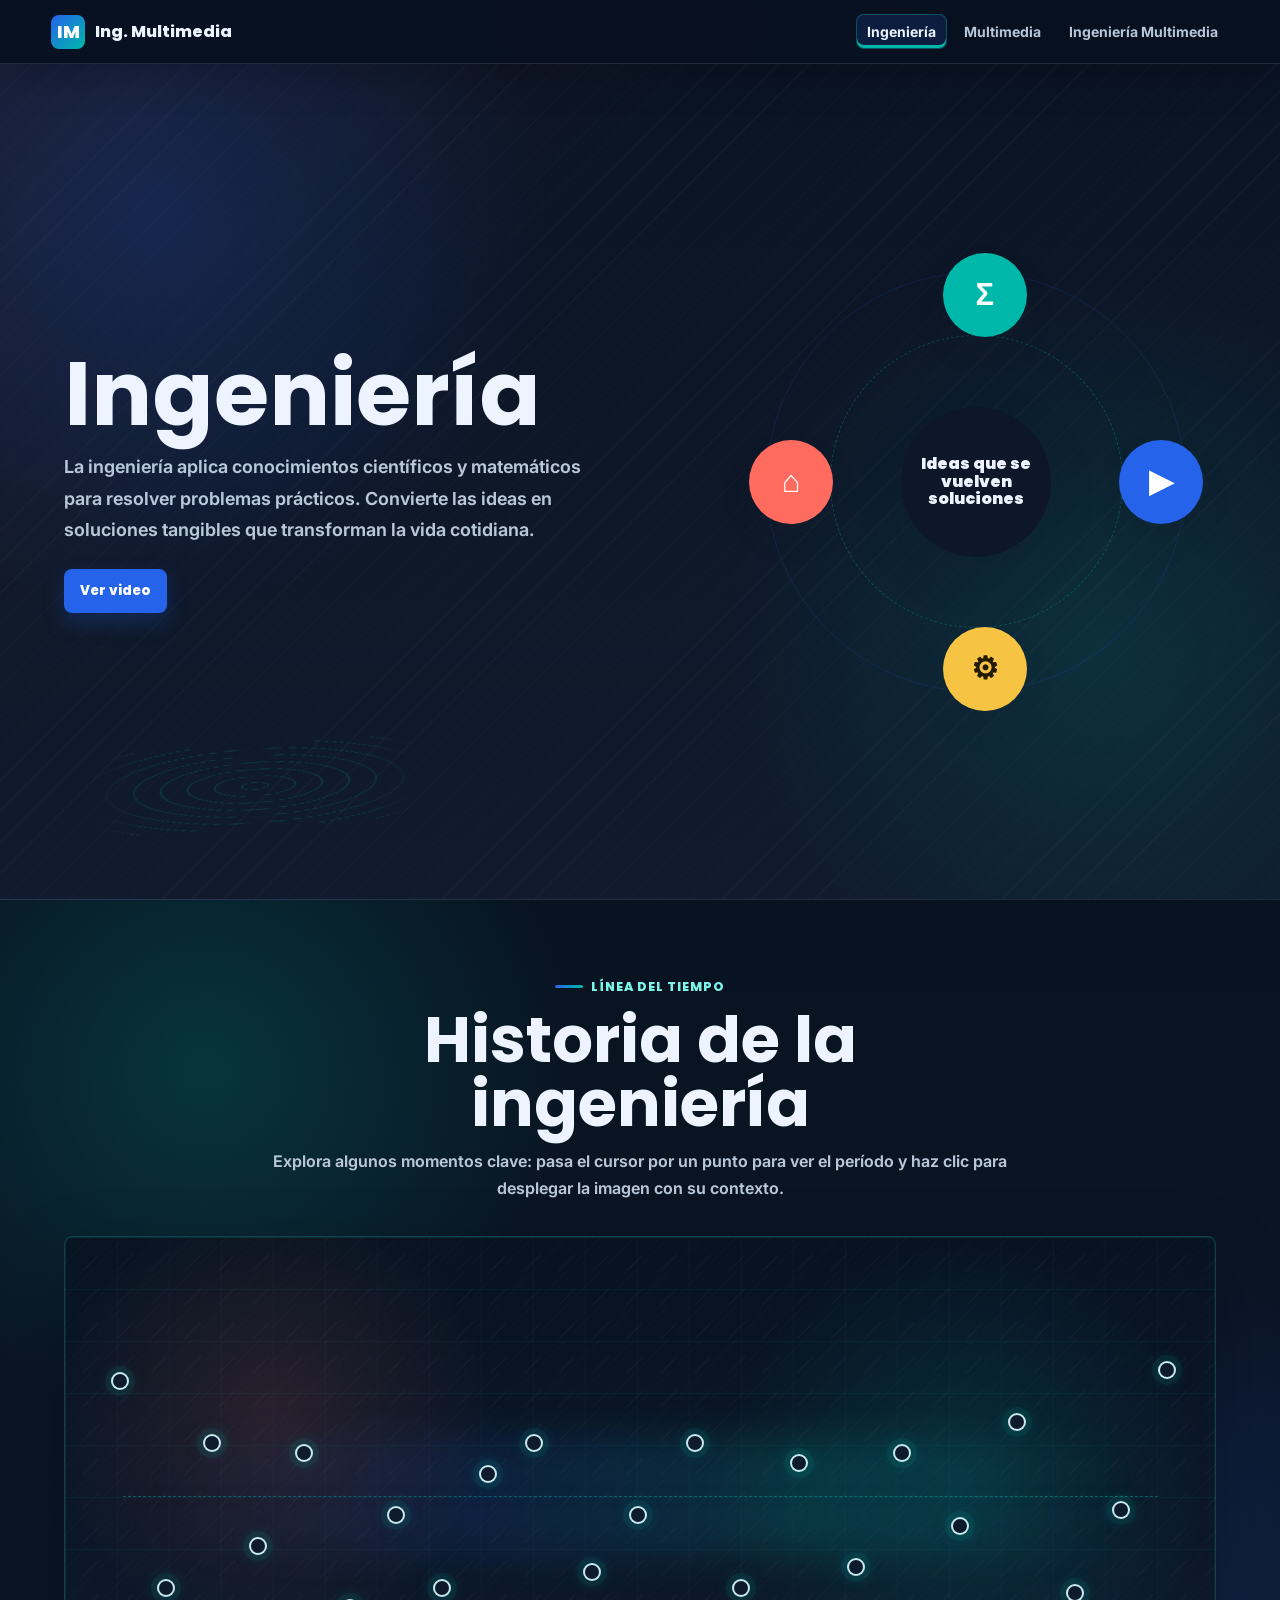
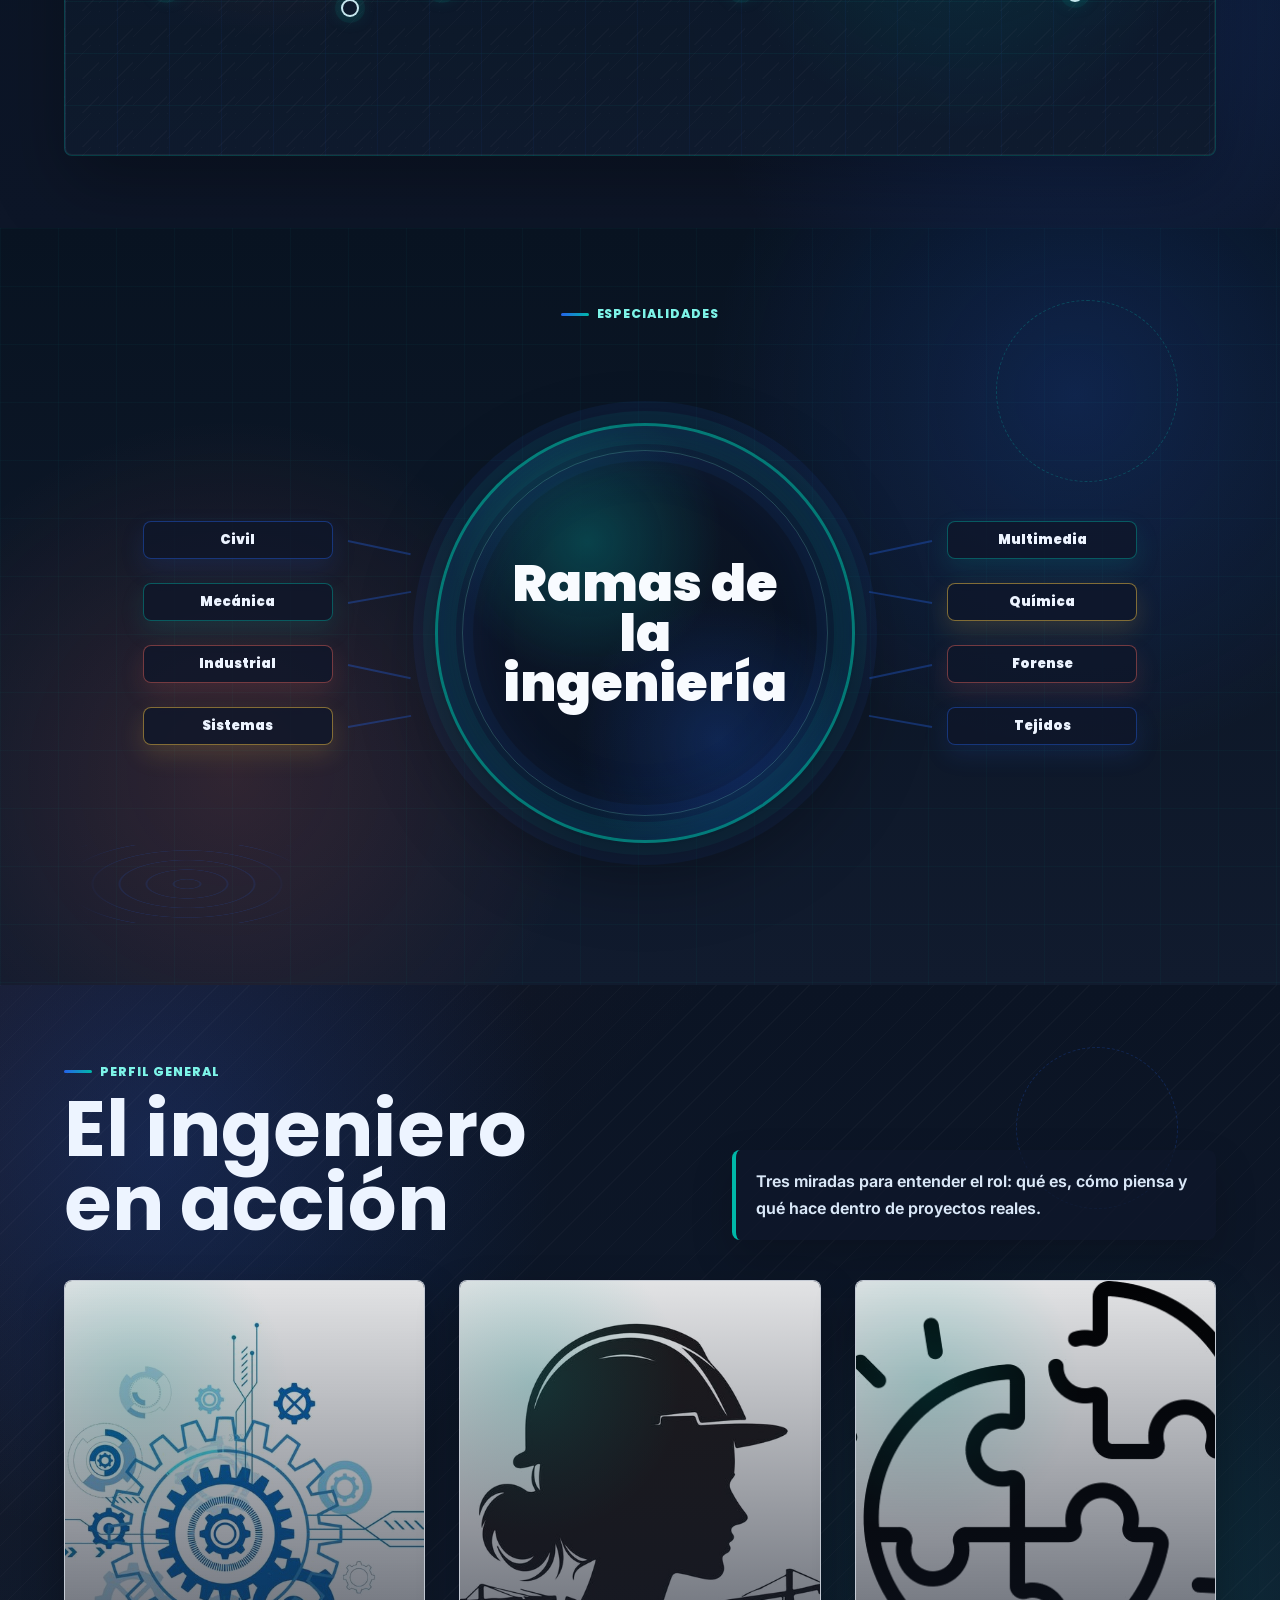
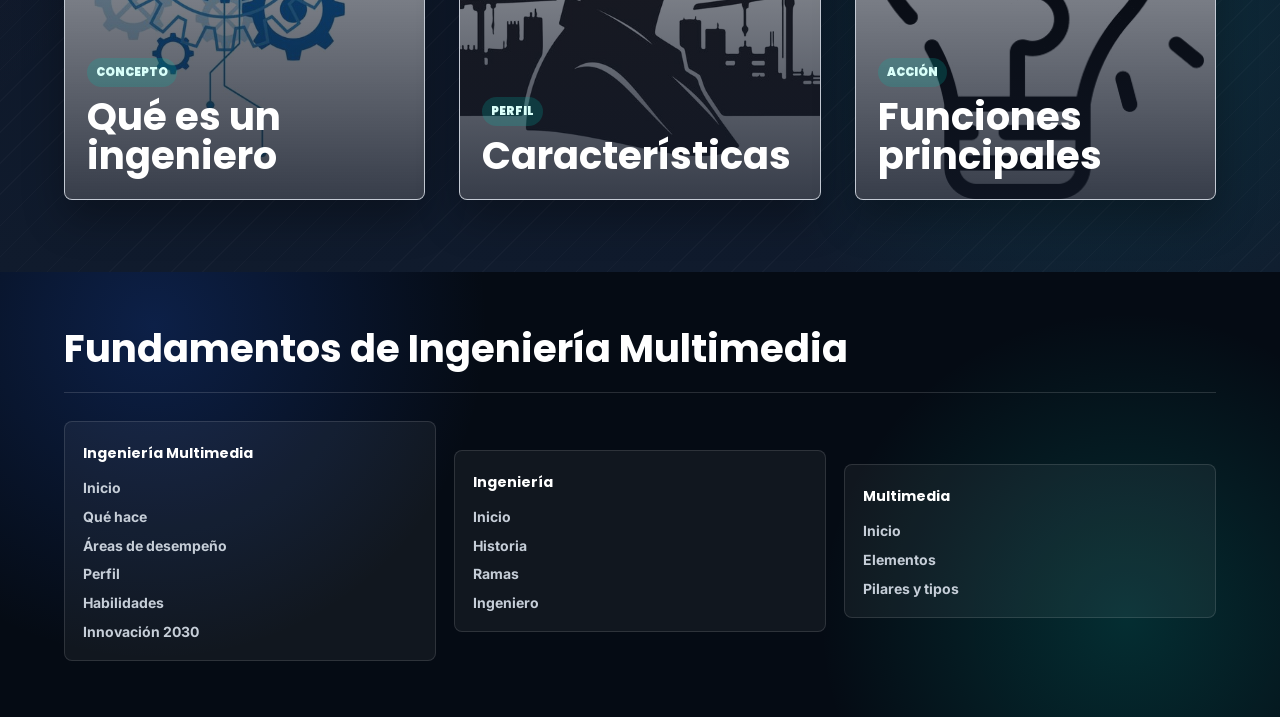
==== ingenieria.html @ fda16e6a "Personalizar orbes de portada" ====
﻿<!doctype html>
<html lang="es">
<head>
  <meta charset="utf-8">
  <meta name="viewport" content="width=device-width, initial-scale=1">
  <title>Ingeniería</title>
  <!-- Fuentes principales del sitio: Poppins para títulos e Inter para lectura. -->
  <link rel="preconnect" href="https://fonts.googleapis.com">
  <link rel="preconnect" href="https://fonts.gstatic.com" crossorigin>
  <link href="https://fonts.googleapis.com/css2?family=Inter:wght@400;500;600;700;800&family=Poppins:wght@600;700;800;900&display=swap" rel="stylesheet">
  <link rel="stylesheet" href="css/styles.css">
</head>
<body data-page="ingenieria">
  <!-- Encabezado fijo: cambia de archivo según la pestaña elegida. -->
  <header class="topbar">
    <a href="index.html" class="brand" aria-label="Inicio">
      <span class="brand-mark">IM</span>
      <span>Ing. Multimedia</span>
    </a>
    <nav aria-label="Secciones principales">
      <a href="ingenieria.html" class="active">Ingeniería</a>
      <a href="multimedia.html">Multimedia</a>
      <a href="index.html">Ingeniería Multimedia</a>
    </nav>
  </header>

  <main id="inicio">
    <!-- Ingeniería: primera vista de la pestaña, sin etiqueta superior. -->
    <section class="engineering-section single-topic-page" id="ingenieria">
      <div class="engineering-shell">
        <div class="engineering-hero-grid">
          <div class="engineering-heading">
            <h1>Ingeniería</h1>
            <p>
              La ingeniería aplica conocimientos científicos y matemáticos para
              resolver problemas prácticos. Convierte las ideas en soluciones
              tangibles que transforman la vida cotidiana.
            </p>
            <div class="hero-actions">
              <button class="button" type="button" id="openVideo">Ver video</button>
            </div>
          </div>

          <div class="engineering-stage" aria-label="Ingeniería en movimiento">
            <div class="engineering-media-orbit">
              <button class="eng-orb play" type="button" id="openVideoOrbit" aria-label="Ver video de ingeniería"><span>▶</span></button>
              <div class="eng-orb math" title="Cálculo y ciencia"><span>Σ</span></div>
              <div class="eng-orb build" title="Mecanismos y sistemas"><span>⚙</span></div>
              <div class="eng-orb plan" title="Estructuras e infraestructura"><span>⌂</span></div>
            </div>
            <div class="engineering-center-chip"><span>Ideas que se vuelven soluciones</span></div>
          </div>
        </div>
      </div>
    </section>

    <!-- Historia de la ingeniería: puntos cronológicos flotantes de izquierda a derecha. -->
    <section class="engineering-history-section" id="historia-ingenieria">
      <div class="history-heading">
        <span class="section-kicker">Línea del tiempo</span>
        <h2>Historia de la ingeniería</h2>
        <p>
          Explora algunos momentos clave: pasa el cursor por un punto para ver el
          período y haz clic para desplegar la imagen con su contexto.
        </p>
      </div>

      <div class="history-field" aria-label="Línea del tiempo interactiva de la ingeniería">
        <button class="history-point p1" type="button" data-year="2,5 millones a.C." data-title="Paleolítico" data-image="assets/img/ingenieria/PALEOLITICO.jpg" data-text="Herramientas de piedra tallada, control del fuego y refugios primitivos: ingeniería basada en experiencia y adaptación al entorno."><span>2,5 millones a.C.</span></button>
        <button class="history-point p2" type="button" data-year="10.000 a.C." data-title="Revolución neolítica" data-image="assets/img/ingenieria/neolitico.jpg" data-text="La agricultura, la domesticación animal y los canales de irrigación primitivos impulsan la ingeniería hidráulica básica."><span>10.000 a.C.</span></button>
        <button class="history-point p3" type="button" data-year="3.000 a.C." data-title="Mesopotamia" data-image="assets/img/ingenieria/mesopotamia.jpg" data-text="Primer urbanismo planificado: rueda, zigurats y uso del ladrillo cocido para construir ciudades organizadas."><span>3.000 a.C.</span></button>
        <button class="history-point p4" type="button" data-year="2.700 a.C." data-title="Egipto" data-image="assets/img/ingenieria/egipto.jpg" data-text="Organización técnica monumental con pirámides, medición geométrica y transporte masivo de materiales."><span>2.700 a.C.</span></button>
        <button class="history-point p5" type="button" data-year="800 a.C." data-title="Grecia" data-image="assets/img/ingenieria/grecia.jpg" data-text="Se fusionan ingeniería y ciencia con geometría, principios de Arquímedes y bases de física aplicada."><span>800 a.C.</span></button>
        <button class="history-point p6" type="button" data-year="500 a.C." data-title="Imperio romano" data-image="assets/img/ingenieria/imperio-romano.jpg" data-text="Ingeniería práctica a gran escala: acueductos, puentes, calzadas, concreto romano e infraestructura urbana."><span>500 a.C.</span></button>
        <button class="history-point p7" type="button" data-year="500 - 1400" data-title="Edad Media" data-image="assets/img/ingenieria/edad-media.jpg" data-text="Castillos, molinos de agua y viento e ingeniería militar; aparece el término relacionado con ingenium."><span>500 - 1400</span></button>
        <button class="history-point p8" type="button" data-year="1400 - 1600" data-title="Renacimiento" data-image="assets/img/ingenieria/renacimiento.jpg" data-text="Inicio de la ingeniería científica moderna, integrando arte, ciencia y técnica en estudios mecánicos."><span>1400 - 1600</span></button>
        <button class="history-point p9" type="button" data-year="1747" data-title="Ingeniero civil" data-image="assets/img/ingenieria/ingeniero-civil.jpg" data-text="La ingeniería se consolida como profesión moderna y se diferencia del campo militar."><span>1747</span></button>
        <button class="history-point p10" type="button" data-year="1760 - 1840" data-title="Primera revolución industrial" data-image="assets/img/ingenieria/1er-revolucion-indistrial.jpg" data-text="Máquina de vapor, fábricas mecanizadas y ferrocarriles impulsan la ingeniería mecánica moderna."><span>1760 - 1840</span></button>
        <button class="history-point p11" type="button" data-year="1861" data-title="Fundación del MIT" data-image="assets/img/ingenieria/fundacion-del-MIT.jpg" data-text="La formación en ingeniería entra plenamente al ámbito universitario científico y aplicado."><span>1861</span></button>
        <button class="history-point p12" type="button" data-year="1870 - 1914" data-title="Segunda revolución industrial" data-image="assets/img/ingenieria/2da-revolucion-industrial.jpg" data-text="Acero, electricidad, motor de combustión, teléfono, automóvil y avión abren nuevas ramas de la ingeniería."><span>1870 - 1914</span></button>
        <button class="history-point p13" type="button" data-year="Final siglo XIX" data-title="Ingeniería moderna" data-image="assets/img/ingenieria/final-siglo-XIX.jpg" data-text="Los principios científicos se aplican sistemáticamente y aparecen especializaciones profesionales."><span>Final siglo XIX</span></button>
        <button class="history-point p14" type="button" data-year="1915 - 1940" data-title="Ingeniería científica y de sistemas" data-image="assets/img/ingenieria/Ing-cientifica-y-de-sistemas.jpg" data-text="Control de calidad, teoría del muestreo e ingeniería de métodos fortalecen la industria moderna."><span>1915 - 1940</span></button>
        <button class="history-point p15" type="button" data-year="1945" data-title="Energía nuclear" data-image="assets/img/ingenieria/energia-nuclear.jpg" data-text="La energía atómica transforma el panorama energético, tecnológico y ético del mundo."><span>1945</span></button>
        <button class="history-point p16" type="button" data-year="1948" data-title="Cibernética" data-image="assets/img/ingenieria/cibernetica.jpg" data-text="Norbert Wiener impulsa sistemas de control y comunicación, base de automatización e inteligencia artificial."><span>1948</span></button>
        <button class="history-point p17" type="button" data-year="1950 - 1960" data-title="Era de la computación" data-image="assets/img/ingenieria/era-de-la-computacion.jpg" data-text="Computadores, modelos matemáticos, PERT-CPM, programación lineal y simulación cambian la ingeniería."><span>1950 - 1960</span></button>
        <button class="history-point p18" type="button" data-year="1957 - 1969" data-title="Carrera espacial" data-image="assets/img/ingenieria/carrera-espacial.jpg" data-text="Satélites, materiales avanzados, electrónica miniaturizada y sistemas de navegación aceleran la innovación."><span>1957 - 1969</span></button>
        <button class="history-point p19" type="button" data-year="1960 - 1970" data-title="Robótica e informática" data-image="assets/img/ingenieria/robotica-e-informatica.jpg" data-text="Automatización industrial, desarrollo informático y avances globales inician la era digital moderna."><span>1960 - 1970</span></button>
        <button class="history-point p20" type="button" data-year="1970 - 1990" data-title="Globalización y telecomunicaciones" data-image="assets/img/ingenieria/globalizacion-y-tlcomunicaciones.jpg" data-text="Telemática, empresas transnacionales y miniaturización electrónica conectan la ingeniería con la economía global."><span>1970 - 1990</span></button>
        <button class="history-point p21" type="button" data-year="1990 - 2000" data-title="Internet" data-image="assets/img/ingenieria/internet.jpg" data-text="El acceso global a la información y la comunicación instantánea transforman la sociedad."><span>1990 - 2000</span></button>
        <button class="history-point p22" type="button" data-year="Siglo XXI" data-title="Ingeniería digital" data-image="assets/img/ingenieria/ingenieria-digital.jpg" data-text="Realidad virtual, simulación digital y modelos interactivos transforman el trabajo, el consumo y la creación."><span>Siglo XXI</span></button>

        <article class="history-detail" id="historyDetail" aria-live="polite">
          <button class="history-close" type="button" aria-label="Cerrar información">X</button>
          <img src="assets/img/ingenieria/PALEOLITICO.jpg" alt="Paleolítico">
          <div>
            <span class="mini-label">2,5 millones a.C.</span>
            <h3>Paleolítico</h3>
            <p>Herramientas de piedra tallada, control del fuego y refugios primitivos: ingeniería basada en experiencia y adaptación al entorno.</p>
          </div>
        </article>
      </div>
    </section>

    <!-- Ramas de la ingeniería: botones conectados a un círculo central. -->
    <section class="engineering-branches-section" id="ramas-ingenieria">
      <div class="branches-heading">
        <span class="section-kicker">Especialidades</span>
      </div>

      <div class="branches-board" aria-label="Ramas interactivas de la ingeniería">
        <div class="branches-side branches-left">
          <button class="branch-button" type="button" data-title="Ingeniería Civil" data-text="Se enfoca en la planificación, diseño y construcción de infraestructuras como puentes, carreteras y edificios.">Civil</button>
          <button class="branch-button" type="button" data-title="Ingeniería Mecánica" data-text="Centrada en el diseño y fabricación de sistemas mecánicos como motores, vehículos y maquinaria industrial.">Mecánica</button>
          <button class="branch-button" type="button" data-title="Ingeniería Industrial" data-text="Optimiza procesos, recursos humanos y materiales para que empresas y fábricas produzcan mejor, con menos errores y menor costo.">Industrial</button>
          <button class="branch-button" type="button" data-title="Ingeniería de Sistemas" data-text="Crea, programa y administra sistemas complejos y redes que sostienen el mundo digital e internet.">Sistemas</button>
        </div>

        <div class="branches-center" id="branchCenter" aria-live="polite">
          <div class="branches-center-inner">
            <h3></h3>
            <p>Ramas de la ingeniería</p>
          </div>
        </div>

        <div class="branches-side branches-right">
          <button class="branch-button" type="button" data-title="Ingeniería Multimedia" data-text="Integra creatividad, diseño y tecnología para crear contenido digital interactivo y experiencias multimedia.">Multimedia</button>
          <button class="branch-button" type="button" data-title="Ingeniería Química" data-text="Usa química, física y biología para transformar materias primas en combustibles, medicamentos, alimentos procesados y plásticos.">Química</button>
          <button class="branch-button" type="button" data-title="Ingeniería Forense" data-text="Investiga fallas en estructuras, máquinas o accidentes aplicando leyes físicas, análisis de materiales e ingeniería inversa.">Forense</button>
          <button class="branch-button" type="button" data-title="Ingeniería de Tejidos" data-text="Busca fabricar tejidos y piezas del cuerpo humano usando células vivas y andamios biológicos para medicina regenerativa.">Tejidos</button>
        </div>
      </div>
    </section>

    <!-- Qué es un ingeniero: tres tarjetas que giran para revelar el texto. -->
    <section class="engineer-cards-section" id="que-es-un-ingeniero">
      <div class="engineer-cards-heading">
        <div>
          <span class="section-kicker">Perfil general</span>
          <h2>El ingeniero<br>en acción</h2>
        </div>
        <p>
          Tres miradas para entender el rol: qué es, cómo piensa y qué hace
          dentro de proyectos reales.
        </p>
      </div>

      <div class="engineer-card-grid">
        <article class="engineer-flip-card" tabindex="0">
          <div class="engineer-flip-inner">
            <div class="engineer-card-face engineer-card-front">
              <img src="assets/img/ingenieria/que-es-un-ingeniero.jpg" alt="Qué es un ingeniero">
              <div class="engineer-front-copy">
                <span>Concepto</span>
                <h3>Qué es un ingeniero</h3>
              </div>
            </div>
            <div class="engineer-card-face engineer-card-back">
              <h3>Qué es un ingeniero</h3>
              <p>Un ingeniero es un profesional que encuentra soluciones a problemas reales aplicando ciencia y matemática para crear o mejorar sistemas, estructuras y máquinas.</p>
            </div>
          </div>
        </article>

        <article class="engineer-flip-card" tabindex="0">
          <div class="engineer-flip-inner">
            <div class="engineer-card-face engineer-card-front">
              <img src="assets/img/ingenieria/perfil-de-un-ingeniero.jpg" alt="Características del ingeniero">
              <div class="engineer-front-copy">
                <span>Perfil</span>
                <h3>Características</h3>
              </div>
            </div>
            <div class="engineer-card-face engineer-card-back">
              <h3>Características</h3>
              <p>Destaca por mentalidad analítica, ingenio, pensamiento crítico, resiliencia al fallo, ética y responsabilidad frente al impacto de sus decisiones.</p>
            </div>
          </div>
        </article>

        <article class="engineer-flip-card" tabindex="0">
          <div class="engineer-flip-inner">
            <div class="engineer-card-face engineer-card-front">
              <img src="assets/img/ingenieria/funciones-de-un-ingeniero.jpg" alt="Funciones principales del ingeniero">
              <div class="engineer-front-copy">
                <span>Acción</span>
                <h3>Funciones principales</h3>
              </div>
            </div>
            <div class="engineer-card-face engineer-card-back">
              <h3>Funciones principales</h3>
              <p>Resuelve problemas, optimiza procesos, modela y simula soluciones, gestiona proyectos, investiga nuevas tecnologías y mejora sistemas existentes.</p>
            </div>
          </div>
        </article>
      </div>
    </section>
  </main>

  <!-- Pie de página global: mantiene disponible el mapa completo del sitio. -->
  <footer class="site-footer">
    <div class="footer-brand">
      <strong>Fundamentos de Ingeniería Multimedia</strong>
    </div>

    <nav class="footer-menu" aria-label="Menú general del sitio">
      <section class="footer-group">
        <h3><a href="index.html">Ingeniería Multimedia</a></h3>
        <ul>
          <li><a href="index.html#ing-multimedia">Inicio</a></li>
          <li><a href="index.html#que-hace-ing-multimedia">Qué hace</a></li>
          <li><a href="index.html#areas-desempeno">Áreas de desempeño</a></li>
          <li><a href="index.html#perfil-ing-multimedia">Perfil</a></li>
          <li><a href="index.html#habilidades-competencias">Habilidades</a></li>
          <li><a href="index.html#innovacion-2030">Innovación 2030</a></li>
        </ul>
      </section>

      <section class="footer-group">
        <h3><a href="ingenieria.html">Ingeniería</a></h3>
        <ul>
          <li><a href="ingenieria.html#ingenieria">Inicio</a></li>
          <li><a href="ingenieria.html#historia-ingenieria">Historia</a></li>
          <li><a href="ingenieria.html#ramas-ingenieria">Ramas</a></li>
          <li><a href="ingenieria.html#que-es-un-ingeniero">Ingeniero</a></li>
        </ul>
      </section>

      <section class="footer-group">
        <h3><a href="multimedia.html">Multimedia</a></h3>
        <ul>
          <li><a href="multimedia.html#multimedia">Inicio</a></li>
          <li><a href="multimedia.html#elementos-multimedia">Elementos</a></li>
          <li><a href="multimedia.html#pilares-tipos">Pilares y tipos</a></li>
        </ul>
      </section>
    </nav>
  </footer>

  <!-- Modal específico para reproducir el video de ingeniería. -->
  <div class="modal" id="videoModal" aria-hidden="true">
    <article class="modal-card video-modal-card" role="dialog" aria-modal="true" aria-labelledby="videoTitle">
      <div class="modal-content">
        <button class="close" type="button" id="closeVideo" aria-label="Cerrar">X</button>
        <h2 id="videoTitle">Video de ingeniería</h2>
      </div>
      <video id="introVideo" controls>
        <source src="assets/video/ingenieria/Que-es-la-ingenieria.mp4" type="video/mp4">
        Tu navegador no puede reproducir este video.
      </video>
    </article>
  </div>

  <!-- En esta página solo aparece el botón Anterior, sin accesos a test o herramientas. -->
  <button class="float-action previous-action" type="button" id="backTop" data-fallback="index.html" aria-label="Volver a la pestaña anterior"><span>&uarr;</span><small>Anterior</small></button>
  <script src="js/main.js"></script>
</body>
</html>
---- css/styles.css ----
﻿/* Variables generales: colores, sombras y valores reutilizables del sitio. */
:root {
      --bg: #f6f8fb;
      --ink: #17202a;
      --muted: #5f6b7a;
      --line: #dde3ec;
      --blue: #2563eb;
      --teal: #00b8a9;
      --coral: #ff6b5f;
      --gold: #f6c343;
      --dark: #111827;
      --panel: #ffffff;
      --soft-blue: #eef5ff;
      --soft-teal: #e8fbf8;
      --soft-coral: #fff0ee;
      --shadow: 0 18px 50px rgba(17, 24, 39, 0.13);
    }

    /* Ajuste global para que paddings y bordes no rompan el ancho de los elementos. */
    * {
      box-sizing: border-box;
    }

    html {
      scroll-behavior: smooth;
    }

    body {
      margin: 0;
      font-family: "Inter", "Segoe UI", Arial, sans-serif;
      color: var(--ink);
      background: var(--bg);
      cursor: default;
    }

    h1,
    h2,
    h3,
    .brand,
    .button {
      font-family: "Poppins", "Segoe UI", Arial, sans-serif;
    }

    a {
      color: inherit;
      text-decoration: none;
    }

    /* Cursor del sitio.
       La mano solo debe aparecer en controles reales: enlaces, botones,
       formularios y elementos marcados como interactivos. El resto conserva
       el cursor normal para que no parezca clicable por accidente. */
    a,
    button,
    label,
    input,
    select,
    textarea,
    summary,
    [role="button"] {
      cursor: pointer;
    }

    p,
    h1,
    h2,
    h3,
    li,
    .media-element-card,
    .pillar-list li,
    .type-card,
    .footer-brand {
      cursor: default;
    }

    /* Evita marcas de foco al hacer clic con mouse, pero conserva una senal
       visible cuando alguien navega con teclado. */
    :focus:not(:focus-visible) {
      outline: none;
    }

    :focus-visible {
      outline: 3px solid rgba(37, 99, 235, 0.45);
      outline-offset: 4px;
    }

    /* Encabezado fijo con logo y menu principal. */
    .topbar {
      position: sticky;
      top: 0;
      z-index: 10;
      display: flex;
      align-items: center;
      justify-content: space-between;
      gap: 20px;
      padding: 14px clamp(18px, 4vw, 56px);
      background: rgba(255, 255, 255, 0.92);
      border-bottom: 1px solid var(--line);
      backdrop-filter: blur(12px);
    }

    .topbar,
    nav,
    .hero-actions,
    .inline-actions {
      min-width: 0;
    }

    .brand {
      display: flex;
      align-items: center;
      gap: 10px;
      font-weight: 800;
    }

    .brand-mark {
      width: 34px;
      height: 34px;
      display: grid;
      place-items: center;
      border-radius: 8px;
      background: linear-gradient(135deg, var(--blue), var(--teal));
      color: white;
      font-size: 18px;
    }

    /* Menu de navegacion. La clase active marca la seccion actual. */
    nav {
      display: flex;
      align-items: center;
      gap: 6px;
      flex-wrap: wrap;
      justify-content: flex-end;
    }

    nav a {
      padding: 8px 10px;
      border-radius: 8px;
      color: var(--muted);
      font-size: 14px;
      font-weight: 700;
      border: 1px solid transparent;
      text-align: center;
    }

    nav a:hover,
    nav a.active {
      color: var(--blue);
      background: var(--soft-blue);
      border-color: #c7d8ff;
      box-shadow: inset 0 -3px 0 var(--blue);
    }

    /* Portada principal: texto a la izquierda y animacion circular a la derecha. */
    .home-layout {
      min-height: calc(100vh - 64px);
      display: grid;
      align-items: center;
      padding: 54px clamp(18px, 5vw, 72px) 36px;
      background:
        linear-gradient(115deg, rgba(37, 99, 235, 0.12), transparent 42%),
        linear-gradient(35deg, rgba(0, 184, 169, 0.08), transparent 36%),
        linear-gradient(180deg, #ffffff, var(--soft-blue));
      border-bottom: 1px solid var(--line);
    }

    /* Rejilla de portada. En escritorio usa dos columnas; en movil pasa a una. */
    .intro-grid {
      display: grid;
      grid-template-columns: minmax(0, 0.98fr) minmax(320px, 0.92fr);
      align-items: center;
      gap: clamp(18px, 3vw, 42px);
      width: 100%;
    }

    /* Acerca el bloque textual al orbe sin perder la lectura alineada a la izquierda. */
    .intro-text {
      justify-self: end;
      max-width: 720px;
    }

    .intro-text h1 {
      margin: 0 0 16px;
      max-width: 680px;
      font-size: clamp(2.3rem, 7vw, 5.8rem);
      line-height: 0.98;
      letter-spacing: 0;
    }

    .intro-text p {
      max-width: 640px;
      color: var(--muted);
      font-size: 1.12rem;
      line-height: 1.7;
    }

    .hero {
      min-height: calc(100vh - 64px);
      display: grid;
      grid-template-columns: minmax(0, 1.08fr) minmax(300px, 0.92fr);
      gap: 34px;
      align-items: center;
      padding: 54px clamp(18px, 5vw, 72px) 36px;
      background:
        linear-gradient(115deg, rgba(37, 99, 235, 0.12), transparent 42%),
        linear-gradient(35deg, rgba(0, 184, 169, 0.08), transparent 36%),
        linear-gradient(180deg, #ffffff, var(--soft-blue));
    }

    .hero h1 {
      margin: 0 0 16px;
      max-width: 780px;
      font-size: clamp(2.3rem, 7vw, 5.8rem);
      line-height: 0.98;
      letter-spacing: 0;
    }

    .hero p {
      max-width: 680px;
      color: var(--muted);
      font-size: 1.12rem;
      line-height: 1.7;
    }

    .hero-actions,
    .inline-actions {
      display: flex;
      gap: 12px;
      flex-wrap: wrap;
      margin-top: 24px;
    }

    /* Botones generales del sitio. La variante secondary invierte color/fondo. */
    .button {
      border: 0;
      border-radius: 8px;
      padding: 12px 16px;
      font-weight: 800;
      cursor: pointer;
      background: var(--blue);
      color: white;
      box-shadow: 0 10px 22px rgba(37, 99, 235, 0.22);
      text-align: center;
    }

    .button.secondary {
      background: #ffffff;
      color: var(--blue);
      border: 1px solid #c7d8ff;
      box-shadow: none;
    }

    /* Animacion circular de multimedia en movimiento. */
    .stage {
      min-height: 420px;
      position: relative;
      display: grid;
      place-items: center;
    }

    .media-orbit {
      width: min(420px, 82vw);
      aspect-ratio: 1;
      position: relative;
      border: 1px solid rgba(35, 102, 209, 0.18);
      border-radius: 50%;
      animation: turn 22s linear infinite;
    }

    .media-orbit::before {
      content: "";
      position: absolute;
      inset: 15%;
      border: 1px dashed rgba(2, 168, 150, 0.35);
      border-radius: 50%;
    }

    .center-chip {
      position: absolute;
      width: 150px;
      height: 150px;
      padding: 18px;
      display: grid;
      place-items: center;
      border-radius: 50%;
      background: var(--panel);
      box-shadow: var(--shadow);
      text-align: center;
      font-weight: 900;
      line-height: 1.12;
      animation: float 4s ease-in-out infinite;
    }

    .orb {
      position: absolute;
      width: 84px;
      height: 84px;
      border: 0;
      display: grid;
      place-items: center;
      border-radius: 50%;
      color: white;
      font-weight: 900;
      box-shadow: 0 16px 28px rgba(23, 32, 42, 0.16);
      animation: counter 22s linear infinite;
      cursor: pointer;
    }

    .orb span {
      font-size: 34px;
      line-height: 1;
    }

    .orb.audio { top: -20px; left: 42%; background: var(--coral); }
    .orb.video { right: -18px; top: 40%; background: var(--blue); }
    .orb.design { bottom: -20px; left: 42%; background: var(--teal); }
    .orb.code { left: -18px; top: 40%; background: var(--gold); color: #231b00; }

    .orb:hover {
      filter: brightness(1.05);
      transform: scale(1.04);
    }

    /* Espaciado general de cada seccion de contenido. */
    section {
      padding: 72px clamp(18px, 5vw, 72px);
    }

    /* Seccion de Ingenieria.
       Esta es la primera pantalla de la pestana, por eso no lleva etiqueta.
       El diseno funciona como portada: titulo grande, video protagonista y
       piezas flotantes que sugieren ciencia, calculo, diseno y solucion. */
    .engineering-section {
      position: relative;
      overflow: hidden;
      min-height: calc(100vh - 64px);
      display: grid;
      align-items: center;
      background:
        linear-gradient(125deg, rgba(37, 99, 235, 0.12), transparent 44%),
        radial-gradient(circle at 82% 58%, rgba(0, 184, 169, 0.13), transparent 31%),
        repeating-linear-gradient(135deg, rgba(37, 99, 235, 0.045) 0 8px, transparent 8px 22px),
        linear-gradient(180deg, #ffffff, #eef5ff);
      background-size: auto, auto, auto, auto;
      border-bottom: 1px solid var(--line);
    }

    .engineering-section::before {
      content: none;
    }

    .engineering-section::after {
      content: "";
      position: absolute;
      left: 7%;
      bottom: 72px;
      width: min(330px, 54vw);
      height: 82px;
      background:
        repeating-radial-gradient(ellipse at center, transparent 0 12px, rgba(0, 184, 169, 0.28) 13px 14px, transparent 15px 27px);
      mask-image: linear-gradient(90deg, transparent, #000 18%, #000 82%, transparent);
      transform: rotate(-4deg);
      opacity: 0.62;
      pointer-events: none;
      animation: engineeringPulse 5s ease-in-out infinite;
    }

    .engineering-shell {
      position: relative;
      z-index: 1;
      width: min(1280px, 100%);
      margin: 0 auto;
    }

    .engineering-heading {
      max-width: 620px;
      margin: 0;
      align-self: center;
    }

    .engineering-heading p {
      margin: 0;
      color: var(--muted);
      font-size: 1.12rem;
      line-height: 1.75;
      font-weight: 650;
    }

    .engineering-tags {
      display: flex;
      flex-wrap: wrap;
      gap: 10px;
      margin-top: 24px;
    }

    .engineering-tags span {
      padding: 9px 12px;
      border: 1px solid rgba(37, 99, 235, 0.18);
      border-radius: 999px;
      color: var(--ink);
      font-family: "Poppins", "Segoe UI", Arial, sans-serif;
      font-size: 0.82rem;
      font-weight: 900;
      background: rgba(255, 255, 255, 0.78);
      box-shadow: 0 10px 24px rgba(17, 24, 39, 0.07);
    }

    .engineering-hero-grid {
      display: grid;
      grid-template-columns: minmax(0, 1fr) minmax(320px, 0.88fr);
      gap: clamp(64px, 10vw, 150px);
      align-items: center;
    }

    .engineering-stage {
      position: relative;
      min-height: 420px;
      display: grid;
      place-items: center;
    }

    .engineering-media-orbit {
      position: relative;
      width: min(420px, 82vw);
      aspect-ratio: 1;
      border-radius: 8px;
      border: 1px solid rgba(37, 99, 235, 0.16);
      border-radius: 50%;
      animation: turn 22s linear infinite;
    }

    .engineering-media-orbit::before {
      content: "";
      position: absolute;
      inset: 15%;
      border: 1px dashed rgba(0, 184, 169, 0.32);
      border-radius: 50%;
    }

    .engineering-center-chip {
      position: absolute;
      width: 150px;
      height: 150px;
      padding: 18px;
      display: grid;
      place-items: center;
      border-radius: 50%;
      color: var(--ink);
      text-align: center;
      font-family: "Poppins", "Segoe UI", Arial, sans-serif;
      font-weight: 900;
      line-height: 1.12;
      background: var(--panel);
      box-shadow: var(--shadow);
      animation: float 4s ease-in-out infinite;
    }

    .eng-orb {
      position: absolute;
      width: 84px;
      height: 84px;
      border: 0;
      display: grid;
      place-items: center;
      border-radius: 50%;
      color: white;
      font-weight: 900;
      box-shadow: 0 16px 28px rgba(23, 32, 42, 0.16);
      animation: counter 22s linear infinite;
      cursor: default;
    }

    .eng-orb span {
      font-size: 31px;
      font-family: "Poppins", "Segoe UI", Arial, sans-serif;
      font-weight: 900;
      line-height: 1;
    }

    .eng-orb.play {
      right: -18px;
      top: 40%;
      border: 0;
      background: var(--blue);
      cursor: pointer;
    }

    .eng-orb.math { top: -20px; left: 42%; background: var(--teal); }
    .eng-orb.build { bottom: -20px; left: 42%; background: var(--gold); color: #231b00; }
    .eng-orb.plan { left: -18px; top: 40%; background: var(--coral); }

    .eng-orb:hover {
      filter: brightness(1.05);
      transform: scale(1.04);
    }

    /* Historia de la ingenieria.
       La linea cronologica no es una linea rigida: son puntos flotantes y
       dispersos. Su posicion horizontal mantiene el orden historico desde el
       evento mas antiguo a la izquierda hasta el mas reciente a la derecha. */
    .engineering-history-section {
      position: relative;
      overflow: hidden;
      background:
        radial-gradient(circle at 18% 22%, rgba(37, 99, 235, 0.1), transparent 26%),
        radial-gradient(circle at 78% 70%, rgba(0, 184, 169, 0.1), transparent 28%),
        linear-gradient(180deg, #ffffff, #f7fafc);
    }

    .history-heading {
      max-width: 780px;
      margin: 0 auto 34px;
      text-align: center;
    }

    .history-heading h2 {
      margin: 0 0 12px;
      font-size: clamp(2rem, 5vw, 4.2rem);
      line-height: 1;
    }

    .history-heading p {
      margin: 0;
      color: var(--muted);
      line-height: 1.7;
      font-weight: 650;
    }

    .history-field {
      position: relative;
      min-height: 520px;
      max-width: 1240px;
      margin: 0 auto;
      border: 1px solid rgba(221, 227, 236, 0.86);
      border-radius: 8px;
      background:
        repeating-linear-gradient(135deg, rgba(37, 99, 235, 0.035) 0 8px, transparent 8px 22px),
        radial-gradient(circle at 50% 50%, rgba(0, 184, 169, 0.08), transparent 58%),
        rgba(255, 255, 255, 0.74);
      box-shadow: 0 18px 44px rgba(17, 24, 39, 0.07);
    }

    .history-field::before {
      content: "";
      position: absolute;
      left: 5%;
      right: 5%;
      top: 50%;
      border-top: 1px dashed rgba(37, 99, 235, 0.18);
      pointer-events: none;
    }

    .history-point {
      position: absolute;
      width: 18px;
      height: 18px;
      border: 2px solid var(--ink);
      border-radius: 50%;
      background: white;
      cursor: pointer;
      box-shadow: 0 0 0 7px rgba(255, 255, 255, 0.74);
      animation: historyFloat 4.8s ease-in-out infinite;
      transition: background 160ms ease, border-color 160ms ease, scale 160ms ease;
    }

    .history-point:hover,
    .history-point.active {
      border-color: var(--blue);
      background: var(--blue);
      scale: 1.18;
    }

    .history-point span {
      position: absolute;
      left: 50%;
      bottom: calc(100% + 12px);
      width: max-content;
      max-width: 150px;
      padding: 7px 10px;
      border-radius: 999px;
      color: white;
      background: var(--dark);
      font-family: "Poppins", "Segoe UI", Arial, sans-serif;
      font-size: 0.72rem;
      font-weight: 800;
      opacity: 0;
      pointer-events: none;
      transform: translateX(-50%) translateY(6px);
      transition: opacity 160ms ease, transform 160ms ease;
    }

    .history-point:hover span,
    .history-point.active span {
      opacity: 1;
      transform: translateX(-50%) translateY(0);
    }

    .history-detail {
      position: absolute;
      left: 50%;
      top: 50%;
      z-index: 2;
      width: min(620px, calc(100% - 34px));
      display: grid;
      grid-template-columns: 210px 1fr;
      gap: 18px;
      align-items: center;
      padding: 16px;
      border: 1px solid rgba(0, 184, 169, 0.28);
      border-radius: 8px;
      background:
        radial-gradient(circle at 10% 16%, rgba(0, 184, 169, 0.18), transparent 34%),
        linear-gradient(135deg, #111827, #17202a);
      box-shadow:
        var(--shadow),
        0 0 0 6px rgba(37, 99, 235, 0.09);
      color: white;
      opacity: 0;
      pointer-events: none;
      transform: translate(-50%, -44%);
      transition: opacity 180ms ease, transform 180ms ease;
    }

    .history-detail.open {
      opacity: 1;
      pointer-events: auto;
      transform: translate(-50%, -50%);
    }

    .history-detail img {
      width: 100%;
      aspect-ratio: 4 / 3;
      object-fit: cover;
      border-radius: 8px;
      background: #dbe6f5;
    }

    .history-detail h3 {
      margin: 0 0 8px;
      color: white;
      font-size: 1.5rem;
    }

    .history-detail p {
      margin: 0;
      color: #d8e2ef;
      line-height: 1.6;
      font-weight: 650;
    }

    .history-detail .mini-label {
      color: #d9fff9;
      background: rgba(255, 255, 255, 0.11);
    }

    .history-close {
      position: absolute;
      right: 10px;
      top: 10px;
      width: 34px;
      height: 34px;
      border: 0;
      border-radius: 50%;
      background: #eef3fb;
      cursor: pointer;
      font-weight: 900;
    }

    .p1 { left: 4%; top: 26%; animation-delay: 0s; }
    .p2 { left: 8%; top: 66%; animation-delay: -1.1s; }
    .p3 { left: 12%; top: 38%; animation-delay: -2.2s; }
    .p4 { left: 16%; top: 58%; animation-delay: -0.7s; }
    .p5 { left: 20%; top: 40%; animation-delay: -1.8s; }
    .p6 { left: 24%; top: 70%; animation-delay: -2.9s; }
    .p7 { left: 28%; top: 52%; animation-delay: -0.4s; }
    .p8 { left: 32%; top: 66%; animation-delay: -1.5s; }
    .p9 { left: 36%; top: 44%; animation-delay: -2.6s; }
    .p10 { left: 40%; top: 38%; animation-delay: -0.9s; }
    .p11 { left: 45%; top: 63%; animation-delay: -2s; }
    .p12 { left: 49%; top: 52%; animation-delay: -3.1s; }
    .p13 { left: 54%; top: 38%; animation-delay: -0.5s; }
    .p14 { left: 58%; top: 66%; animation-delay: -1.6s; }
    .p15 { left: 63%; top: 42%; animation-delay: -2.7s; }
    .p16 { left: 68%; top: 62%; animation-delay: -0.8s; }
    .p17 { left: 72%; top: 40%; animation-delay: -1.9s; }
    .p18 { left: 77%; top: 54%; animation-delay: -3s; }
    .p19 { left: 82%; top: 34%; animation-delay: -0.3s; }
    .p20 { left: 87%; top: 67%; animation-delay: -1.4s; }
    .p21 { left: 91%; top: 51%; animation-delay: -2.5s; }
    .p22 { left: 95%; top: 24%; animation-delay: -3.2s; }

    /* Ramas de la ingenieria.
       El circulo central actua como pantalla temporal: muestra el titulo de la
       seccion por defecto y cambia a la definicion de la rama seleccionada. */
    .engineering-branches-section {
      position: relative;
      overflow: hidden;
      background:
        linear-gradient(135deg, rgba(255, 255, 255, 0.62) 25%, transparent 25%) 0 0 / 28px 28px,
        linear-gradient(90deg, rgba(37, 99, 235, 0.055) 1px, transparent 1px) 0 0 / 92px 92px,
        linear-gradient(180deg, rgba(0, 184, 169, 0.045) 1px, transparent 1px) 0 0 / 92px 92px,
        radial-gradient(circle at 50% 44%, rgba(37, 99, 235, 0.16), transparent 34%),
        radial-gradient(circle at 16% 70%, rgba(255, 107, 95, 0.12), transparent 24%),
        radial-gradient(circle at 86% 24%, rgba(246, 195, 67, 0.16), transparent 22%),
        linear-gradient(180deg, #f8fbff, #ffffff);
    }

    .engineering-branches-section::before {
      content: "";
      position: absolute;
      right: 8%;
      top: 72px;
      width: 180px;
      aspect-ratio: 1;
      border: 1px dashed rgba(0, 184, 169, 0.28);
      border-radius: 50%;
      pointer-events: none;
      animation: turn 24s linear infinite;
    }

    .engineering-branches-section::after {
      content: "";
      position: absolute;
      left: 6%;
      bottom: 62px;
      width: 220px;
      height: 78px;
      background:
        repeating-radial-gradient(ellipse at center, transparent 0 12px, rgba(37, 99, 235, 0.22) 13px 14px, transparent 15px 27px);
      mask-image: linear-gradient(90deg, transparent, #000 20%, #000 80%, transparent);
      opacity: 0.55;
      pointer-events: none;
    }

    .branches-heading {
      max-width: 780px;
      margin: 0 auto 18px;
      text-align: center;
    }

    .branches-board {
      position: relative;
      display: grid;
      grid-template-columns: minmax(220px, 1fr) minmax(300px, 410px) minmax(220px, 1fr);
      gap: clamp(56px, 8vw, 132px);
      align-items: center;
      max-width: 1380px;
      min-height: 560px;
      margin: 0 auto;
    }

    .branches-board::before {
      content: none;
    }

    .branches-side {
      display: grid;
      gap: 24px;
    }

    .branches-left {
      justify-items: end;
    }

    .branches-right {
      justify-items: start;
    }

    .branch-button {
      position: relative;
      width: min(190px, 100%);
      min-height: 38px;
      border: 1px solid rgba(17, 24, 39, 0.32);
      border-radius: 8px;
      color: var(--ink);
      background:
        linear-gradient(135deg, rgba(255, 255, 255, 0.94), rgba(238, 245, 255, 0.86));
      font-family: "Poppins", "Segoe UI", Arial, sans-serif;
      font-weight: 900;
      cursor: pointer;
      box-shadow: 0 10px 24px rgba(17, 24, 39, 0.09);
      animation: branchFloat 4.6s ease-in-out infinite;
      transition: transform 160ms ease, border-color 160ms ease, background 160ms ease;
    }

    .branches-left .branch-button:nth-child(1) { border-color: rgba(37, 99, 235, 0.42); box-shadow: 0 10px 24px rgba(37, 99, 235, 0.13); }
    .branches-left .branch-button:nth-child(2) { border-color: rgba(0, 184, 169, 0.42); box-shadow: 0 10px 24px rgba(0, 184, 169, 0.13); }
    .branches-left .branch-button:nth-child(3) { border-color: rgba(255, 107, 95, 0.42); box-shadow: 0 10px 24px rgba(255, 107, 95, 0.13); }
    .branches-left .branch-button:nth-child(4) { border-color: rgba(246, 195, 67, 0.5); box-shadow: 0 10px 24px rgba(246, 195, 67, 0.15); }

    .branches-right .branch-button:nth-child(1) { border-color: rgba(0, 184, 169, 0.42); box-shadow: 0 10px 24px rgba(0, 184, 169, 0.13); }
    .branches-right .branch-button:nth-child(2) { border-color: rgba(246, 195, 67, 0.5); box-shadow: 0 10px 24px rgba(246, 195, 67, 0.15); }
    .branches-right .branch-button:nth-child(3) { border-color: rgba(255, 107, 95, 0.42); box-shadow: 0 10px 24px rgba(255, 107, 95, 0.13); }
    .branches-right .branch-button:nth-child(4) { border-color: rgba(37, 99, 235, 0.42); box-shadow: 0 10px 24px rgba(37, 99, 235, 0.13); }

    .branch-button:hover,
    .branch-button.active {
      border-color: var(--blue);
      background:
        linear-gradient(135deg, rgba(37, 99, 235, 0.14), rgba(0, 184, 169, 0.12)),
        white;
      transform: translateY(-3px);
    }

    .branches-left .branch-button::after,
    .branches-right .branch-button::before {
      content: "";
      position: absolute;
      top: 50%;
      width: clamp(36px, 5vw, 76px);
      border-top: 2px solid rgba(37, 99, 235, 0.34);
      pointer-events: none;
    }

    .branches-left .branch-button::after {
      left: calc(100% + 16px);
      transform: rotate(12deg);
      transform-origin: left center;
    }

    .branches-right .branch-button::before {
      right: calc(100% + 16px);
      transform: rotate(-12deg);
      transform-origin: right center;
    }

    .branches-left .branch-button:nth-child(even)::after {
      transform: rotate(-10deg);
    }

    .branches-right .branch-button:nth-child(even)::before {
      transform: rotate(10deg);
    }

    .branches-center {
      position: relative;
      width: min(420px, 76vw);
      aspect-ratio: 1;
      display: grid;
      place-items: center;
      border: 3px solid rgba(17, 24, 39, 0.76);
      border-radius: 50%;
      background:
        radial-gradient(circle at 30% 24%, rgba(0, 184, 169, 0.18), transparent 27%),
        radial-gradient(circle at 72% 76%, rgba(255, 107, 95, 0.12), transparent 24%),
        radial-gradient(circle, rgba(255, 255, 255, 0.96), rgba(238, 245, 255, 0.92));
      box-shadow:
        var(--shadow),
        inset 0 0 0 18px rgba(37, 99, 235, 0.1),
        inset 0 0 50px rgba(0, 184, 169, 0.08),
        0 0 0 12px rgba(0, 184, 169, 0.08),
        0 0 0 22px rgba(246, 195, 67, 0.06);
      text-align: center;
      animation: centerBreath 5s ease-in-out infinite;
    }

    .branches-center::before {
      content: "";
      position: absolute;
      inset: 24px;
      border: 1px solid rgba(37, 99, 235, 0.28);
      border-radius: 50%;
      box-shadow: inset 0 0 0 10px rgba(0, 184, 169, 0.045);
    }

    .branches-center-inner {
      position: relative;
      z-index: 1;
      width: 78%;
    }

    .branches-center h3 {
      margin: 0 0 10px;
      font-size: clamp(1.45rem, 3vw, 2.25rem);
      line-height: 1.06;
    }

    .branches-center h3:empty {
      display: none;
    }

    .branches-center p {
      margin: 0;
      color: var(--muted);
      line-height: 1.55;
      font-weight: 700;
    }

    .branches-center:not(.showing-definition) p {
      color: var(--ink);
      font-family: "Poppins", "Segoe UI", Arial, sans-serif;
      font-size: clamp(2.15rem, 4vw, 3.45rem);
      line-height: 0.98;
      font-weight: 900;
    }

    .branches-center.showing-definition {
      border-color: var(--blue);
      box-shadow:
        var(--shadow),
        inset 0 0 0 18px rgba(0, 184, 169, 0.12),
        0 0 0 12px rgba(37, 99, 235, 0.1),
        0 0 0 22px rgba(255, 107, 95, 0.07);
    }

    /* Que es un ingeniero.
       Tres tarjetas verticales tipo flip: el frente muestra imagen y titulo,
       el reverso revela el texto cuando el usuario pasa el cursor o enfoca
       la tarjeta con teclado. */
    .engineer-cards-section {
      position: relative;
      overflow: hidden;
      background:
        radial-gradient(circle at 14% 20%, rgba(0, 184, 169, 0.12), transparent 26%),
        radial-gradient(circle at 86% 70%, rgba(255, 107, 95, 0.1), transparent 24%),
        repeating-linear-gradient(135deg, rgba(37, 99, 235, 0.04) 0 8px, transparent 8px 22px),
        linear-gradient(180deg, #ffffff, #f6f8fb);
    }

    .engineer-cards-section::before {
      content: "";
      position: absolute;
      right: 8%;
      top: 62px;
      width: 160px;
      aspect-ratio: 1;
      border: 1px dashed rgba(37, 99, 235, 0.24);
      border-radius: 50%;
      animation: turn 22s linear infinite;
      pointer-events: none;
    }

    .engineer-cards-heading {
      position: relative;
      z-index: 1;
      display: grid;
      grid-template-columns: minmax(0, 0.9fr) minmax(280px, 0.72fr);
      gap: clamp(24px, 5vw, 76px);
      align-items: end;
      max-width: 1180px;
      margin: 0 auto 40px;
    }

    .engineer-cards-heading h2 {
      margin: 0;
      font-size: clamp(2.4rem, 6vw, 5rem);
      line-height: 0.96;
    }

    .engineer-cards-heading p {
      margin: 0;
      padding: 18px 20px;
      border-left: 4px solid var(--teal);
      border-radius: 8px;
      color: var(--muted);
      background: rgba(255, 255, 255, 0.76);
      box-shadow: 0 14px 32px rgba(17, 24, 39, 0.07);
      line-height: 1.7;
      font-weight: 650;
    }

    .engineer-card-grid {
      position: relative;
      z-index: 1;
      display: grid;
      grid-template-columns: repeat(3, minmax(0, 1fr));
      gap: clamp(18px, 3vw, 34px);
      max-width: 1180px;
      margin: 0 auto;
      perspective: 1200px;
    }

    .engineer-flip-card {
      min-height: 520px;
      border-radius: 8px;
      outline: none;
    }

    .engineer-flip-inner {
      position: relative;
      width: 100%;
      height: 100%;
      min-height: 520px;
      transition: transform 720ms cubic-bezier(0.2, 0.8, 0.2, 1);
      transform-style: preserve-3d;
    }

    .engineer-flip-card:hover .engineer-flip-inner,
    .engineer-flip-card:focus-within .engineer-flip-inner,
    .engineer-flip-card:focus .engineer-flip-inner {
      transform: rotateY(180deg);
    }

    .engineer-card-face {
      position: absolute;
      inset: 0;
      overflow: hidden;
      border: 1px solid rgba(221, 227, 236, 0.88);
      border-radius: 8px;
      box-shadow: 0 18px 44px rgba(17, 24, 39, 0.12);
      backface-visibility: hidden;
    }

    .engineer-card-front {
      background: var(--dark);
    }

    .engineer-card-front img {
      width: 100%;
      height: 100%;
      display: block;
      object-fit: cover;
      filter: saturate(0.9) contrast(1.05);
    }

    .engineer-card-front::after {
      content: "";
      position: absolute;
      inset: 0;
      background:
        linear-gradient(180deg, rgba(17, 24, 39, 0.12), rgba(17, 24, 39, 0.84)),
        radial-gradient(circle at 20% 20%, rgba(0, 184, 169, 0.22), transparent 30%);
    }

    .engineer-front-copy {
      position: absolute;
      left: 22px;
      right: 22px;
      bottom: 24px;
      z-index: 1;
      color: white;
    }

    .engineer-front-copy span {
      display: inline-flex;
      margin-bottom: 10px;
      padding: 6px 9px;
      border-radius: 999px;
      color: #d9fff9;
      background: rgba(0, 184, 169, 0.22);
      font-family: "Poppins", "Segoe UI", Arial, sans-serif;
      font-size: 0.72rem;
      font-weight: 900;
      text-transform: uppercase;
    }

    .engineer-front-copy h3,
    .engineer-card-back h3 {
      margin: 0;
      font-size: clamp(1.6rem, 3vw, 2.4rem);
      line-height: 1.02;
    }

    .engineer-card-back {
      display: grid;
      align-content: center;
      gap: 16px;
      padding: 28px;
      color: white;
      background:
        radial-gradient(circle at 20% 18%, rgba(0, 184, 169, 0.22), transparent 28%),
        radial-gradient(circle at 86% 84%, rgba(246, 195, 67, 0.16), transparent 24%),
        linear-gradient(135deg, #111827, #17202a);
      transform: rotateY(180deg);
    }

    .engineer-card-back p {
      margin: 0;
      color: #d8e2ef;
      line-height: 1.68;
      font-weight: 650;
    }

    .single-topic-page {
      min-height: calc(100vh - 64px);
    }

    .engineering-heading h1,
    .multimedia-heading h1 {
      margin: 0 0 14px;
      font-size: clamp(2.4rem, 7vw, 5.6rem);
      line-height: 0.98;
    }

    /* Pagina de Multimedia.
       Mantiene la misma logica de video + definicion, pero con una composicion
       de nodos flotantes para mostrar que multimedia une varios medios. */
    .multimedia-page {
      position: relative;
      overflow: hidden;
      display: grid;
      align-items: center;
      background:
        radial-gradient(circle at 16% 18%, rgba(255, 107, 95, 0.12), transparent 26%),
        radial-gradient(circle at 82% 60%, rgba(0, 184, 169, 0.14), transparent 28%),
        repeating-linear-gradient(90deg, rgba(37, 99, 235, 0.04) 0 1px, transparent 1px 54px),
        linear-gradient(180deg, #ffffff, #f2fbfa);
    }

    .multimedia-shell {
      width: min(1180px, 100%);
      margin: 0 auto;
    }

    .multimedia-heading {
      max-width: 780px;
      margin: 0 0 34px;
    }

    .multimedia-heading p {
      margin: 0;
      color: var(--muted);
      font-size: 1.05rem;
      line-height: 1.75;
      font-weight: 650;
    }

    .multimedia-layout {
      display: grid;
      grid-template-columns: minmax(280px, 1fr) minmax(280px, 0.92fr);
      gap: clamp(24px, 5vw, 72px);
      align-items: center;
    }

    .multimedia-video-card {
      padding: clamp(14px, 2vw, 22px);
      border: 1px solid rgba(221, 227, 236, 0.94);
      border-radius: 8px;
      background:
        linear-gradient(135deg, rgba(255, 255, 255, 0.88), rgba(232, 251, 248, 0.9));
      box-shadow: var(--shadow);
    }

    .multimedia-video-card video {
      display: block;
      width: 100%;
      aspect-ratio: 16 / 9;
      border-radius: 8px;
      background: #05070a;
    }

    .multimedia-composition {
      position: relative;
      min-height: 430px;
      border: 1px solid rgba(37, 99, 235, 0.18);
      border-radius: 50%;
      background:
        radial-gradient(circle, rgba(255, 255, 255, 0.92), rgba(255, 255, 255, 0.4) 42%, transparent 43%),
        radial-gradient(circle at center, rgba(0, 184, 169, 0.12), transparent 68%);
      animation: float 5s ease-in-out infinite;
    }

    .multimedia-composition::before,
    .multimedia-composition::after {
      content: "";
      position: absolute;
      inset: 12%;
      border: 1px dashed rgba(0, 184, 169, 0.32);
      border-radius: 50%;
      animation: turn 20s linear infinite;
    }

    .multimedia-composition::after {
      inset: 28%;
      border-color: rgba(255, 107, 95, 0.28);
      animation-direction: reverse;
      animation-duration: 14s;
    }

    .media-node,
    .media-core {
      position: absolute;
      display: grid;
      place-items: center;
      border-radius: 50%;
      font-family: "Poppins", "Segoe UI", Arial, sans-serif;
      font-weight: 900;
      text-align: center;
      box-shadow: 0 16px 34px rgba(17, 24, 39, 0.13);
    }

    .media-node {
      width: 92px;
      height: 92px;
      color: white;
      animation: mediaNodeFloat 4s ease-in-out infinite;
    }

    .media-core {
      left: 50%;
      top: 50%;
      width: 150px;
      height: 150px;
      padding: 18px;
      color: var(--ink);
      background: white;
      transform: translate(-50%, -50%);
    }

    .text-node { left: 42%; top: -16px; background: var(--blue); }
    .image-node { right: -12px; top: 38%; background: var(--teal); animation-delay: -0.7s; }
    .audio-node { left: 42%; bottom: -16px; background: var(--coral); animation-delay: -1.4s; }
    .video-node { left: -12px; top: 38%; background: var(--gold); color: #231b00; animation-delay: -2s; }
    .interaction-node { right: 13%; bottom: 13%; background: var(--dark); animation-delay: -2.8s; }

    /* Nueva portada de Multimedia.
       Este bloque deja el video dentro de un modal y usa el espacio inicial
       para una composicion mas cercana a la portada de Ingenieria Multimedia. */
    .multimedia-page {
      background:
        radial-gradient(circle at 14% 68%, rgba(255, 107, 95, 0.12), transparent 24%),
        radial-gradient(circle at 80% 48%, rgba(0, 184, 169, 0.16), transparent 30%),
        radial-gradient(circle at 50% 8%, rgba(37, 99, 235, 0.1), transparent 30%),
        repeating-linear-gradient(135deg, rgba(0, 184, 169, 0.045) 0 8px, transparent 8px 24px),
        linear-gradient(180deg, #ffffff, #eefbf8);
    }

    .multimedia-page::before {
      content: "";
      position: absolute;
      inset: 0;
      pointer-events: none;
      background:
        linear-gradient(rgba(37, 99, 235, 0.035) 1px, transparent 1px),
        linear-gradient(90deg, rgba(37, 99, 235, 0.035) 1px, transparent 1px);
      background-size: 56px 56px;
      mask-image: linear-gradient(90deg, rgba(0, 0, 0, 0.9), transparent 82%);
    }

    .multimedia-shell {
      position: relative;
      z-index: 1;
    }

    .multimedia-hero-grid {
      display: grid;
      grid-template-columns: minmax(0, 1fr) minmax(320px, 0.88fr);
      gap: clamp(64px, 10vw, 150px);
      align-items: center;
    }

    .multimedia-heading {
      max-width: 720px;
      margin: 0;
    }

    .multimedia-heading p {
      font-size: 1.12rem;
    }

    .multimedia-stage {
      position: relative;
      min-height: 420px;
      display: grid;
      place-items: center;
    }

    .multimedia-stage::before,
    .multimedia-stage::after {
      content: "";
      position: absolute;
      border-radius: 50%;
      pointer-events: none;
    }

    .multimedia-stage::before {
      width: 118px;
      height: 118px;
      left: 2%;
      bottom: 12%;
      border: 1px solid rgba(255, 107, 95, 0.28);
      animation: float 5s ease-in-out infinite;
    }

    .multimedia-stage::after {
      width: 72px;
      height: 72px;
      right: 6%;
      top: 12%;
      background: rgba(0, 184, 169, 0.12);
      box-shadow: 0 0 0 18px rgba(37, 99, 235, 0.035);
      animation: float 4.2s ease-in-out infinite reverse;
    }

    .multimedia-media-orbit {
      position: relative;
      width: min(420px, 82vw);
      aspect-ratio: 1;
      border: 1px solid rgba(37, 99, 235, 0.16);
      border-radius: 50%;
      background:
        radial-gradient(circle, rgba(255, 255, 255, 0.8) 0 34%, transparent 35%),
        radial-gradient(circle at 50% 50%, rgba(0, 184, 169, 0.1), transparent 62%);
      box-shadow: 0 28px 54px rgba(17, 24, 39, 0.1);
      animation: turn 22s linear infinite;
    }

    .multimedia-media-orbit::before {
      content: "";
      position: absolute;
      inset: 15%;
      border: 1px dashed rgba(0, 184, 169, 0.34);
      border-radius: 50%;
    }

    .multimedia-center-chip {
      position: absolute;
      width: 150px;
      height: 150px;
      padding: 18px;
      display: grid;
      place-items: center;
      border-radius: 50%;
      color: var(--ink);
      text-align: center;
      font-family: "Poppins", "Segoe UI", Arial, sans-serif;
      font-weight: 900;
      line-height: 1.12;
      background: rgba(255, 255, 255, 0.94);
      box-shadow: var(--shadow);
      animation: float 5s ease-in-out infinite;
    }

    .multi-orb {
      position: absolute;
      width: 84px;
      height: 84px;
      border: 0;
      display: grid;
      place-items: center;
      border-radius: 50%;
      color: white;
      box-shadow: 0 16px 34px rgba(17, 24, 39, 0.15);
      animation: counter 22s linear infinite;
      cursor: default;
    }

    .multi-orb span {
      font-size: 31px;
      font-family: "Poppins", "Segoe UI", Arial, sans-serif;
      font-weight: 900;
      line-height: 1;
    }

    .multi-orb.play {
      left: -18px;
      top: 40%;
      background: var(--blue);
      cursor: pointer;
    }

    .multi-orb.text { top: -20px; left: 42%; background: var(--teal); }
    .multi-orb.image { right: -18px; top: 40%; background: var(--gold); color: #231b00; }
    .multi-orb.audio { bottom: -20px; left: 42%; background: var(--coral); }

    .multi-orb:hover {
      filter: brightness(1.05);
      transform: scale(1.04);
    }

    /* Elementos Multimedia.
       Diseno tipo ruta visual: los elementos son los protagonistas y flotan
       sobre una franja luminosa. No hay nodo central porque la seccion solo
       necesita presentar cada componente de forma clara y atractiva. */
    .media-elements-section {
      position: relative;
      overflow: hidden;
      background:
        radial-gradient(circle at 16% 28%, rgba(37, 99, 235, 0.12), transparent 26%),
        radial-gradient(circle at 84% 68%, rgba(0, 184, 169, 0.16), transparent 28%),
        linear-gradient(120deg, rgba(255, 107, 95, 0.08), transparent 30%),
        repeating-linear-gradient(135deg, rgba(17, 24, 39, 0.022) 0 1px, transparent 1px 22px),
        linear-gradient(180deg, #ffffff, #f6fbff);
    }

    .media-elements-section::before {
      content: "";
      position: absolute;
      inset: 0;
      pointer-events: none;
      background:
        linear-gradient(rgba(37, 99, 235, 0.04) 1px, transparent 1px),
        linear-gradient(90deg, rgba(37, 99, 235, 0.04) 1px, transparent 1px);
      background-size: 64px 64px;
      mask-image: linear-gradient(90deg, rgba(0, 0, 0, 0.82), transparent 84%);
    }

    .media-elements-section::after {
      content: "";
      position: absolute;
      left: 7%;
      right: 7%;
      bottom: 86px;
      height: 104px;
      opacity: 0.68;
      background:
        linear-gradient(90deg, rgba(37, 99, 235, 0.14), rgba(0, 184, 169, 0.16), rgba(255, 199, 60, 0.18), rgba(255, 107, 95, 0.14));
      clip-path: polygon(0 56%, 14% 30%, 30% 50%, 48% 18%, 66% 45%, 83% 25%, 100% 52%, 100% 100%, 0 100%);
      filter: blur(0.2px);
      pointer-events: none;
    }

    .media-elements-shell {
      position: relative;
      z-index: 1;
      width: min(1180px, 100%);
      margin: 0 auto;
    }

    .media-elements-title {
      max-width: 960px;
      display: grid;
      grid-template-columns: minmax(280px, 0.8fr) minmax(260px, 1fr);
      gap: clamp(22px, 5vw, 68px);
      align-items: end;
    }

    .media-elements-title .section-kicker {
      grid-column: 1 / -1;
      width: max-content;
      margin-bottom: -4px;
    }

    .media-elements-title h2 {
      margin-bottom: 0;
    }

    .media-elements-title p {
      padding: 18px 20px;
      border-left: 4px solid var(--teal);
      border-radius: 8px;
      background: rgba(255, 255, 255, 0.68);
      box-shadow: 0 14px 30px rgba(17, 24, 39, 0.07);
    }

    .media-elements-field {
      position: relative;
      min-height: 430px;
      margin-top: 10px;
    }

    .media-elements-field::before {
      content: "";
      position: absolute;
      left: 5%;
      right: 5%;
      top: 58%;
      height: 2px;
      background: linear-gradient(90deg, transparent, rgba(37, 99, 235, 0.26), rgba(0, 184, 169, 0.34), rgba(255, 107, 95, 0.24), transparent);
      pointer-events: none;
    }

    .media-elements-field::after {
      content: "";
      position: absolute;
      left: 50%;
      top: 54%;
      width: 82%;
      height: 190px;
      border: 1px dashed rgba(0, 184, 169, 0.2);
      border-bottom: 0;
      border-radius: 50% 50% 0 0;
      transform: translate(-50%, -50%);
      pointer-events: none;
    }

    .media-element-card {
      position: absolute;
      width: 150px;
      min-height: 170px;
      padding: 12px 8px;
      display: grid;
      place-items: center;
      align-content: center;
      gap: 14px;
      border: 0;
      border-radius: 8px;
      color: var(--ink);
      text-align: center;
      background: transparent;
      animation: elementFloat 4.8s ease-in-out infinite;
      transition: translate 0.25s ease, scale 0.25s ease, box-shadow 0.25s ease;
    }

    .media-element-card::before {
      content: "";
      position: absolute;
      left: 50%;
      bottom: 4px;
      width: 54px;
      height: 6px;
      border: 0;
      border-radius: 999px;
      background: rgba(17, 24, 39, 0.12);
      filter: blur(6px);
      transform: translateX(-50%);
      pointer-events: none;
    }

    .media-element-card::after {
      content: "";
      position: absolute;
      inset: -18px;
      border-radius: 50%;
      background: radial-gradient(circle, rgba(0, 184, 169, 0.16), transparent 68%);
      opacity: 0;
      transition: opacity 0.25s ease;
      pointer-events: none;
    }

    .media-element-card:hover {
      z-index: 2;
      scale: 1.08;
    }

    .media-element-card:hover::after {
      opacity: 1;
    }

    .media-element-icon {
      position: relative;
      z-index: 1;
      width: 92px;
      height: 92px;
      display: grid;
      place-items: center;
      border: 1px solid rgba(255, 255, 255, 0.86);
      border-radius: 8px;
      color: white;
      font-family: "Poppins", "Segoe UI", Arial, sans-serif;
      font-size: 2.3rem;
      font-weight: 900;
      background: var(--blue);
      box-shadow: 0 18px 36px rgba(17, 24, 39, 0.16);
    }

    .media-element-card h3 {
      position: relative;
      z-index: 1;
      margin: 0;
      width: max-content;
      max-width: 140px;
      padding: 8px 12px;
      border: 1px solid rgba(221, 227, 236, 0.9);
      border-radius: 999px;
      font-size: 0.92rem;
      line-height: 1.2;
      background: rgba(255, 255, 255, 0.84);
      box-shadow: 0 12px 26px rgba(17, 24, 39, 0.08);
    }

    .text-element {
      left: 5%;
      top: 120px;
      animation-delay: -0.2s;
    }

    .text-element .media-element-icon {
      background: var(--blue);
    }

    .image-element {
      left: 28%;
      top: 210px;
      animation-delay: -1.3s;
    }

    .image-element .media-element-icon {
      background: var(--teal);
    }

    .video-element {
      left: 46%;
      top: 88px;
      animation-delay: -2.1s;
    }

    .video-element .media-element-icon {
      background: var(--coral);
    }

    .audio-element {
      right: 25%;
      top: 218px;
      animation-delay: -0.8s;
    }

    .audio-element .media-element-icon {
      background: var(--gold);
      color: #231b00;
    }

    .animation-element {
      right: 5%;
      top: 124px;
      animation-delay: -1.8s;
    }

    .animation-element .media-element-icon {
      background: var(--dark);
      font-size: 1.02rem;
      letter-spacing: 0.03em;
    }

    /* Pilares y tipos de multimedia.
       La composicion respeta el boceto de dos columnas: una lista conceptual a
       la izquierda y tarjetas con imagen a la derecha. La linea central ayuda a
       que se lea como dos temas relacionados, pero separados. */
    .pillars-types-section {
      position: relative;
      overflow: hidden;
      background:
        radial-gradient(circle at 18% 20%, rgba(0, 184, 169, 0.11), transparent 24%),
        radial-gradient(circle at 84% 78%, rgba(37, 99, 235, 0.12), transparent 28%),
        linear-gradient(120deg, transparent 0 48%, rgba(255, 199, 60, 0.09) 48% 52%, transparent 52% 100%),
        repeating-linear-gradient(90deg, rgba(17, 24, 39, 0.026) 0 1px, transparent 1px 48px),
        linear-gradient(180deg, #ffffff, #f8fbff);
    }

    .pillars-types-section::before {
      content: "";
      position: absolute;
      inset: 44px 50% 44px auto;
      width: 1px;
      background: linear-gradient(transparent, rgba(17, 24, 39, 0.2), transparent);
      pointer-events: none;
    }

    .pillars-types-section::after {
      content: "";
      position: absolute;
      left: 9%;
      top: 78px;
      width: 180px;
      height: 52px;
      opacity: 0.46;
      background:
        repeating-linear-gradient(135deg, transparent 0 10px, rgba(0, 184, 169, 0.3) 10px 12px, transparent 12px 22px);
      pointer-events: none;
    }

    .pillars-types-shell {
      position: relative;
      z-index: 1;
      width: min(1180px, 100%);
      margin: 0 auto;
      display: grid;
      grid-template-columns: minmax(320px, 0.95fr) minmax(360px, 1.05fr);
      gap: clamp(28px, 5vw, 62px);
      align-items: stretch;
    }

    .pillars-panel,
    .types-panel {
      position: relative;
      min-height: 650px;
      padding: clamp(22px, 3vw, 34px);
      border: 1px solid rgba(221, 227, 236, 0.86);
      border-radius: 8px;
      background: rgba(255, 255, 255, 0.64);
      box-shadow: 0 20px 48px rgba(17, 24, 39, 0.08);
      display: flex;
      flex-direction: column;
    }

    .pillars-panel h2,
    .types-panel h2 {
      margin: 0 0 24px;
      color: inherit;
      font-family: "Poppins", "Segoe UI", Arial, sans-serif;
      font-size: clamp(2rem, 4vw, 3.3rem);
      font-weight: 800;
      line-height: 1;
      letter-spacing: 0;
    }

    .pillar-list {
      list-style: none;
      margin: 0;
      padding: 8px 0 0;
      display: grid;
      gap: 16px;
      flex: 1;
      align-content: space-between;
    }

    .pillar-list li {
      display: grid;
      grid-template-columns: 38px 1fr;
      gap: 12px;
      align-items: center;
      padding: 14px 16px;
      border: 1px solid rgba(221, 227, 236, 0.86);
      border-radius: 8px;
      background: rgba(255, 255, 255, 0.72);
      box-shadow: 0 16px 34px rgba(17, 24, 39, 0.08);
      animation: branchFloat 4.6s ease-in-out infinite;
    }

    .pillar-list li:nth-child(even) {
      margin-left: clamp(14px, 4vw, 44px);
      animation-delay: -1.4s;
    }

    .pillar-list li:nth-child(3) {
      animation-delay: -2.2s;
    }

    .pillar-list span {
      width: 38px;
      height: 38px;
      display: grid;
      place-items: center;
      border-radius: 50%;
      color: white;
      font-size: 1.2rem;
      background: var(--teal);
      box-shadow: 0 12px 24px rgba(0, 184, 169, 0.22);
    }

    .pillar-list p {
      margin: 0;
      color: var(--muted);
      line-height: 1.55;
      font-weight: 700;
    }

    .types-list {
      display: grid;
      gap: 16px;
      flex: 1;
      align-content: space-between;
    }

    .type-card {
      position: relative;
      display: grid;
      grid-template-columns: 112px 1fr;
      gap: 16px;
      align-items: center;
      min-height: 152px;
      padding: 12px;
      border: 1px solid rgba(221, 227, 236, 0.9);
      border-radius: 8px;
      background: rgba(255, 255, 255, 0.78);
      box-shadow: 0 18px 42px rgba(17, 24, 39, 0.09);
      transition: transform 0.25s ease, box-shadow 0.25s ease;
    }

    .type-card.reverse {
      grid-template-columns: 1fr 112px;
      margin-left: clamp(10px, 3vw, 34px);
    }

    .type-card.reverse img {
      order: 2;
    }

    .type-card:hover {
      transform: translateY(-8px);
      box-shadow: 0 26px 58px rgba(37, 99, 235, 0.16);
    }

    .type-card img {
      width: 112px;
      height: 112px;
      object-fit: cover;
      border-radius: 8px;
      box-shadow: 0 14px 28px rgba(17, 24, 39, 0.13);
    }

    .type-card h3 {
      margin: 0 0 6px;
      font-size: 1.1rem;
      font-weight: 800;
      letter-spacing: 0;
    }

    .type-card p {
      margin: 0;
      color: var(--muted);
      line-height: 1.55;
      font-size: 0.9rem;
      font-weight: 700;
    }

    .section-title {
      max-width: 760px;
      margin: 0 0 28px;
    }

    .section-title h2 {
      margin: 0 0 10px;
      font-size: clamp(1.8rem, 4vw, 3.2rem);
      letter-spacing: 0;
    }

    .section-title p {
      margin: 0;
      color: var(--muted);
      line-height: 1.7;
    }

    .section-title.centered {
      margin-left: auto;
      margin-right: auto;
      text-align: center;
    }

    /* Etiqueta pequena que acompana titulos de seccion y da contexto visual. */
    .section-kicker {
      display: inline-flex;
      align-items: center;
      gap: 8px;
      margin-bottom: 12px;
      color: var(--teal);
      font-family: "Poppins", "Segoe UI", Arial, sans-serif;
      font-size: 0.78rem;
      font-weight: 800;
      letter-spacing: 0.08em;
      text-transform: uppercase;
    }

    .section-kicker::before {
      content: "";
      width: 28px;
      height: 3px;
      border-radius: 999px;
      background: linear-gradient(90deg, var(--blue), var(--teal));
    }

    /* Tarjetas tipo cortina para explicar que hace un ingeniero multimedia.
       Estado normal: las tres imagenes aparecen visibles como franjas verticales iguales.
       Estado hover/focus: la imagen activa se expande hasta cubrir la tarjeta completa
       y aparece el texto que explica esa imagen. La imagen activa cambia con clic. */
    .curtain-section {
      position: relative;
      overflow: hidden;
      background:
        linear-gradient(135deg, rgba(37, 99, 235, 0.09), transparent 34%),
        linear-gradient(40deg, rgba(0, 184, 169, 0.08), transparent 42%),
        #ffffff;
    }

    .curtain-section::before {
      content: "";
      position: absolute;
      inset: 34px auto auto 8%;
      width: 180px;
      height: 180px;
      border: 1px solid rgba(37, 99, 235, 0.16);
      border-radius: 50%;
    }

    .curtain-section::after {
      content: "";
      position: absolute;
      right: 6%;
      bottom: 52px;
      width: 240px;
      height: 120px;
      border: 1px dashed rgba(0, 184, 169, 0.25);
      border-radius: 999px;
      transform: rotate(-12deg);
    }

    .curtain-heading {
      position: relative;
      z-index: 1;
      display: grid;
      grid-template-columns: minmax(260px, 0.82fr) minmax(280px, 1fr);
      gap: clamp(20px, 5vw, 68px);
      align-items: end;
      max-width: 1120px;
      margin: 0 auto 36px;
    }

    .curtain-heading h2 {
      margin: 0;
      font-size: clamp(2rem, 5vw, 4.2rem);
      line-height: 1.02;
      letter-spacing: 0;
    }

    .curtain-heading p {
      margin: 0;
      color: var(--muted);
      font-size: 1.04rem;
      line-height: 1.75;
    }

    .curtain-grid {
      position: relative;
      z-index: 1;
      display: grid;
      grid-template-columns: repeat(2, minmax(260px, 1fr));
      gap: clamp(24px, 5vw, 64px);
      max-width: 1040px;
      margin: 0 auto;
      align-items: start;
    }

    .curtain-card {
      position: relative;
      height: 390px;
      border: 1px solid rgba(221, 227, 236, 0.96);
      border-radius: 8px;
      background: white;
      overflow: hidden;
      cursor: pointer;
      box-shadow:
        0 18px 45px rgba(17, 24, 39, 0.1),
        0 2px 0 rgba(255, 255, 255, 0.9) inset;
      transition: transform 220ms ease, box-shadow 220ms ease, border-color 220ms ease;
    }

    .curtain-card::before {
      content: "";
      position: absolute;
      inset: 12px;
      z-index: 2;
      border: 1px solid rgba(255, 255, 255, 0.36);
      border-radius: 6px;
      pointer-events: none;
    }

    .curtain-card:hover,
    .curtain-card:focus-within {
      transform: translateY(-6px);
      border-color: rgba(37, 99, 235, 0.34);
      box-shadow:
        0 28px 70px rgba(17, 24, 39, 0.18),
        0 0 0 5px rgba(37, 99, 235, 0.08);
    }

    .curtain-images {
      height: 100%;
      display: grid;
      grid-template-columns: 1fr 1fr 1fr;
      overflow: hidden;
      background: var(--dark);
      transition: grid-template-columns 360ms ease;
    }

    .curtain-card.active-0:hover .curtain-images,
    .curtain-card.active-0:focus-within .curtain-images {
      grid-template-columns: 1fr 0fr 0fr;
    }

    .curtain-card.active-1:hover .curtain-images,
    .curtain-card.active-1:focus-within .curtain-images {
      grid-template-columns: 0fr 1fr 0fr;
    }

    .curtain-card.active-2:hover .curtain-images,
    .curtain-card.active-2:focus-within .curtain-images {
      grid-template-columns: 0fr 0fr 1fr;
    }

    .curtain-images img {
      width: 100%;
      height: 100%;
      object-fit: cover;
      min-width: 0;
      filter: saturate(0.88);
      opacity: 0.86;
      transition: opacity 240ms ease, filter 240ms ease;
    }

    .curtain-images img.active {
      opacity: 1;
      filter: saturate(1.05);
    }

    .curtain-copy {
      position: absolute;
      left: 0;
      right: 0;
      bottom: 0;
      min-height: 128px;
      padding: 22px 22px 22px 56px;
      color: white;
      background:
        linear-gradient(180deg, transparent, rgba(17, 24, 39, 0.88) 24%, rgba(17, 24, 39, 0.97)),
        linear-gradient(90deg, rgba(37, 99, 235, 0.22), rgba(0, 184, 169, 0.18));
      opacity: 0;
      transform: translateY(20px);
      transition: opacity 220ms ease, transform 220ms ease;
    }

    .curtain-card:hover .curtain-copy,
    .curtain-card:focus-within .curtain-copy {
      opacity: 1;
      transform: translateY(0);
    }

    .curtain-copy h3 {
      margin: 0 0 8px;
      font-size: 1.18rem;
    }

    .curtain-copy p {
      margin: 0;
      color: #e9eef7;
      line-height: 1.55;
    }

    .sound-toggle {
      position: absolute;
      left: 16px;
      bottom: 22px;
      width: 28px;
      height: 28px;
      border: 1px solid rgba(255, 255, 255, 0.55);
      border-radius: 50%;
      display: grid;
      place-items: center;
      background: rgba(255, 255, 255, 0.14);
      color: white;
      font-weight: 900;
      cursor: pointer;
    }

    /* Areas de desempeno.
       La seccion usa botones con imagen porque cada area debe ser interactiva.
       Cada .area-bubble flota suavemente; al hacer clic JavaScript le agrega
       la clase .popping para simular que explota y luego reaparece. */
    .areas-heading {
      max-width: 860px;
      margin: 0 auto 34px;
      text-align: center;
    }

    .areas-heading h2 {
      margin: 0 0 14px;
      font-size: clamp(2rem, 5vw, 4.2rem);
      line-height: 1.02;
      letter-spacing: 0;
    }

    .areas-heading p {
      margin: 0 auto;
      max-width: 720px;
      color: var(--muted);
      font-size: 1.04rem;
      line-height: 1.75;
    }

    .areas-cloud {
      position: relative;
      min-height: 500px;
      max-width: 1120px;
      margin: 0 auto;
      border: 1px solid rgba(0, 184, 169, 0.24);
      border-radius: 8px;
      background:
        radial-gradient(circle at 18% 22%, rgba(255, 107, 95, 0.18), transparent 24%),
        radial-gradient(circle at 78% 18%, rgba(0, 184, 169, 0.2), transparent 26%),
        radial-gradient(circle at 52% 82%, rgba(246, 195, 67, 0.22), transparent 30%),
        linear-gradient(135deg, rgba(37, 99, 235, 0.08) 0 28%, transparent 28% 100%),
        repeating-linear-gradient(135deg, rgba(255, 255, 255, 0.38) 0 10px, transparent 10px 24px),
        linear-gradient(180deg, #f7fdff, #eefbf8);
      background-size:
        auto,
        auto,
        auto,
        auto,
        42px 42px,
        auto;
      overflow: hidden;
      box-shadow:
        0 24px 70px rgba(17, 24, 39, 0.1),
        inset 0 0 0 1px rgba(255, 255, 255, 0.64);
    }

    .areas-cloud::before {
      content: "";
      position: absolute;
      inset: 0;
      background:
        linear-gradient(120deg, transparent 0 32%, rgba(37, 99, 235, 0.08) 32% 34%, transparent 34% 100%),
        radial-gradient(circle at 50% 55%, rgba(255, 255, 255, 0.54), transparent 38%),
        linear-gradient(90deg, rgba(37, 99, 235, 0.06) 1px, transparent 1px),
        linear-gradient(180deg, rgba(0, 184, 169, 0.055) 1px, transparent 1px);
      background-size: auto, auto, 92px 92px, 92px 92px;
      pointer-events: none;
    }

    .areas-cloud::after {
      content: "";
      position: absolute;
      left: 8%;
      right: 8%;
      bottom: 36px;
      height: 22px;
      border-radius: 999px;
      background: linear-gradient(90deg, rgba(37, 99, 235, 0.28), rgba(0, 184, 169, 0.3), rgba(246, 195, 67, 0.32), rgba(255, 107, 95, 0.24));
      filter: blur(10px);
      opacity: 0.58;
      pointer-events: none;
    }

    .area-bubble {
      position: absolute;
      z-index: 1;
      width: 150px;
      border: 0;
      padding: 0;
      background: transparent;
      color: var(--ink);
      cursor: pointer;
      text-align: center;
      animation: areaFloat 5.8s ease-in-out infinite;
      transition: transform 180ms ease, filter 180ms ease;
    }

    .area-bubble img {
      width: 92px;
      height: 92px;
      display: block;
      margin: 0 auto 12px;
      border-radius: 50%;
      object-fit: cover;
      border: 4px solid white;
      box-shadow:
        0 18px 30px rgba(17, 24, 39, 0.16),
        0 0 0 1px rgba(37, 99, 235, 0.12);
    }

    .area-bubble span {
      display: block;
      min-height: 42px;
      color: var(--muted);
      font-size: 0.82rem;
      font-weight: 800;
      line-height: 1.25;
    }

    .area-bubble:hover,
    .area-bubble:focus-visible {
      filter: saturate(1.08);
      transform: translateY(-8px) scale(1.04);
      outline: none;
    }

    .area-bubble.popping {
      animation: bubblePop 520ms ease both;
      pointer-events: none;
    }

    .area-bubble-a { left: 7%; top: 54px; animation-delay: 0s; }
    .area-bubble-b { left: 31%; top: 90px; animation-delay: -1.2s; }
    .area-bubble-c { left: 56%; top: 54px; animation-delay: -2.1s; }
    .area-bubble-d { right: 7%; top: 90px; animation-delay: -3s; }
    .area-bubble-e { left: 13%; top: 294px; animation-delay: -0.8s; }
    .area-bubble-f { left: 37%; top: 250px; animation-delay: -2.5s; }
    .area-bubble-g { left: 61%; top: 294px; animation-delay: -1.7s; }
    .area-bubble-h { right: 8%; top: 250px; animation-delay: -3.5s; }

    /* Perfil del ingeniero multimedia.
       Cada panel mezcla una imagen principal con rasgos resumidos.
       Los iconos ayudan a separar visualmente las caracteristicas y tienen
       una animacion suave para reforzar la idea de creatividad + tecnologia. */
    .profile-section {
      position: relative;
      overflow: hidden;
      background:
        radial-gradient(circle, rgba(0, 184, 169, 0.12) 1px, transparent 1px),
        linear-gradient(135deg, rgba(255, 107, 95, 0.08), transparent 36%),
        linear-gradient(225deg, rgba(37, 99, 235, 0.09), transparent 42%),
        #ffffff;
      background-size: 24px 24px, auto, auto, auto;
    }

    .profile-section::before,
    .profile-section::after {
      content: "";
      position: absolute;
      width: 170px;
      height: 46px;
      border-top: 4px solid rgba(37, 99, 235, 0.18);
      border-bottom: 4px solid rgba(0, 184, 169, 0.18);
      transform: rotate(-8deg);
    }

    .profile-section::before {
      left: 7%;
      top: 48px;
    }

    .profile-section::after {
      right: 7%;
      bottom: 58px;
    }

    .profile-heading {
      position: relative;
      z-index: 1;
      max-width: 880px;
      margin: 0 auto 38px;
      text-align: center;
    }

    .profile-heading h2 {
      margin: 0 0 14px;
      font-size: clamp(2rem, 5vw, 4.2rem);
      line-height: 1.02;
      letter-spacing: 0;
    }

    .profile-heading p {
      margin: 0 auto;
      max-width: 720px;
      color: var(--muted);
      line-height: 1.75;
      font-size: 1.04rem;
    }

    .profile-grid {
      position: relative;
      z-index: 1;
      display: grid;
      gap: 26px;
      max-width: 1120px;
      margin: 0 auto;
    }

    .profile-panel {
      display: grid;
      grid-template-columns: minmax(240px, 0.78fr) minmax(0, 1.22fr);
      gap: clamp(22px, 5vw, 58px);
      align-items: center;
      padding: clamp(22px, 4vw, 38px);
      border: 1px solid rgba(221, 227, 236, 0.92);
      border-radius: 8px;
      background: rgba(255, 255, 255, 0.78);
      box-shadow: 0 22px 60px rgba(17, 24, 39, 0.1);
      backdrop-filter: blur(10px);
    }

    .profile-panel-egresado {
      grid-template-columns: minmax(0, 1.22fr) minmax(240px, 0.78fr);
    }

    .profile-image-wrap {
      position: relative;
      aspect-ratio: 1 / 1;
      border-radius: 8px;
      overflow: hidden;
      border: 1px solid rgba(221, 227, 236, 0.95);
      background: var(--soft-blue);
      box-shadow: 0 18px 42px rgba(17, 24, 39, 0.14);
    }

    .profile-image-wrap::after {
      content: "";
      position: absolute;
      inset: 12px;
      border: 1px solid rgba(255, 255, 255, 0.62);
      border-radius: 6px;
      pointer-events: none;
    }

    .profile-image-wrap img {
      width: 100%;
      height: 100%;
      display: block;
      object-fit: cover;
      transition: transform 280ms ease, filter 280ms ease;
    }

    .profile-panel:hover .profile-image-wrap img {
      transform: scale(1.04);
      filter: saturate(1.08);
    }

    .profile-content h3 {
      margin: 0 0 18px;
      font-size: clamp(1.5rem, 3vw, 2.2rem);
      line-height: 1.1;
    }

    .profile-traits {
      display: grid;
      grid-template-columns: repeat(3, minmax(0, 1fr));
      gap: 14px;
    }

    .profile-trait {
      min-height: 150px;
      padding: 18px;
      border: 1px solid rgba(221, 227, 236, 0.9);
      border-radius: 8px;
      background: rgba(255, 255, 255, 0.86);
      box-shadow: 0 12px 28px rgba(17, 24, 39, 0.07);
    }

    .trait-icon {
      width: 42px;
      height: 42px;
      display: grid;
      place-items: center;
      margin-bottom: 16px;
      border-radius: 50%;
      color: white;
      background: linear-gradient(135deg, var(--blue), var(--teal));
      box-shadow: 0 12px 24px rgba(37, 99, 235, 0.22);
      font-size: 1.25rem;
      font-weight: 900;
      animation: traitPulse 3.8s ease-in-out infinite;
    }

    .profile-trait:nth-child(2) .trait-icon {
      background: linear-gradient(135deg, var(--coral), var(--gold));
      animation-delay: -1.1s;
    }

    .profile-trait:nth-child(3) .trait-icon {
      background: linear-gradient(135deg, var(--teal), var(--blue));
      animation-delay: -2.2s;
    }

    .profile-trait p {
      margin: 0;
      color: var(--muted);
      font-weight: 700;
      line-height: 1.5;
    }

    /* Habilidades y competencias.
       Usa dos paneles comparativos en vez de tarjetas repetidas:
       - Tecnicas: fondo de imagen tecnica e iconos de engranaje.
       - Creativas/blandas: fondo de imagen creativa e iconos tipo pincel.
       Las capas oscuras mejoran la lectura del texto sobre las imagenes. */
    .skills-section {
      position: relative;
      overflow: hidden;
      background:
        linear-gradient(135deg, rgba(37, 99, 235, 0.08), transparent 38%),
        linear-gradient(225deg, rgba(255, 107, 95, 0.08), transparent 42%),
        var(--bg);
    }

    .skills-section::before {
      content: "";
      position: absolute;
      inset: 34px 7% auto auto;
      width: 240px;
      height: 240px;
      border: 1px dashed rgba(37, 99, 235, 0.18);
      border-radius: 50%;
    }

    .skills-heading {
      position: relative;
      z-index: 1;
      max-width: 920px;
      margin: 0 auto 36px;
      text-align: center;
    }

    .skills-heading h2 {
      margin: 0 0 14px;
      font-size: clamp(2rem, 5vw, 4.2rem);
      line-height: 1.02;
      letter-spacing: 0;
    }

    .skills-heading p {
      margin: 0 auto;
      max-width: 760px;
      color: var(--muted);
      line-height: 1.75;
      font-size: 1.04rem;
    }

    .skills-panels {
      position: relative;
      z-index: 1;
      display: grid;
      grid-template-columns: repeat(2, minmax(280px, 1fr));
      gap: clamp(22px, 4vw, 42px);
      max-width: 1120px;
      margin: 0 auto;
    }

    .skill-panel {
      position: relative;
      min-height: 560px;
      border-radius: 8px;
      overflow: hidden;
      border: 1px solid rgba(221, 227, 236, 0.9);
      box-shadow: 0 24px 70px rgba(17, 24, 39, 0.16);
      background: var(--dark);
    }

    .skill-panel-bg {
      position: absolute;
      inset: 0;
      background-position: center;
      background-size: cover;
      transform: scale(1.03);
      transition: transform 360ms ease, filter 360ms ease;
    }

    .skill-panel-tech .skill-panel-bg {
      background-image:
        linear-gradient(180deg, rgba(17, 24, 39, 0.22), rgba(17, 24, 39, 0.84)),
        url("../assets/img/ingenieria-multimedia/habilidades-tecnicas.jpg");
    }

    .skill-panel-soft .skill-panel-bg {
      background-image:
        linear-gradient(180deg, rgba(17, 24, 39, 0.18), rgba(17, 24, 39, 0.84)),
        url("../assets/img/ingenieria-multimedia/habilidades-blandas.jpg");
    }

    .skill-panel:hover .skill-panel-bg {
      transform: scale(1.08);
      filter: saturate(1.08);
    }

    .skill-panel-content {
      position: absolute;
      inset: auto 24px 24px;
      padding: 24px;
      border: 1px solid rgba(255, 255, 255, 0.22);
      border-radius: 8px;
      background: rgba(17, 24, 39, 0.72);
      color: white;
      backdrop-filter: blur(12px);
    }

    .skill-panel-content h3 {
      margin: 0 0 18px;
      font-size: clamp(1.45rem, 3vw, 2.1rem);
      line-height: 1.1;
    }

    .skill-list {
      display: grid;
      gap: 12px;
      padding: 0;
      margin: 0;
      list-style: none;
    }

    .skill-list li {
      display: grid;
      grid-template-columns: 34px 1fr;
      gap: 12px;
      align-items: start;
      padding: 12px;
      border-radius: 8px;
      background: rgba(255, 255, 255, 0.1);
      color: #edf4ff;
      font-weight: 700;
      line-height: 1.45;
      transition: background 180ms ease, transform 180ms ease;
    }

    .skill-list li:hover {
      background: rgba(255, 255, 255, 0.18);
      transform: translateX(4px);
    }

    .skill-icon {
      width: 30px;
      height: 30px;
      display: grid;
      place-items: center;
      border-radius: 50%;
      color: white;
      font-weight: 900;
    }

    .skill-icon.gear {
      background: linear-gradient(135deg, var(--blue), var(--teal));
      animation: gearSpin 6s linear infinite;
    }

    .skill-icon.brush {
      background: linear-gradient(135deg, var(--coral), var(--gold));
      animation: brushStroke 3.2s ease-in-out infinite;
    }

    /* Innovacion y proyeccion 2030.
       La seccion simula un sistema de engranajes:
       - El engranaje central contiene el titulo.
       - Los cuatro engranajes externos contienen imagenes.
       - Todo gira de forma continua.
       - Al pasar el cursor por la seccion, la rotacion se pausa y aparecen los textos. */
    .innovation-section {
      position: relative;
      overflow: hidden;
      background:
        radial-gradient(circle, rgba(255, 255, 255, 0.12) 1px, transparent 1px),
        linear-gradient(90deg, rgba(0, 184, 169, 0.08) 1px, transparent 1px),
        linear-gradient(180deg, rgba(37, 99, 235, 0.08) 1px, transparent 1px),
        radial-gradient(circle at 50% 46%, rgba(0, 184, 169, 0.16), transparent 33%),
        linear-gradient(180deg, #17202a, #111827);
      background-size: 22px 22px, 96px 96px, 96px 96px, auto, auto;
    }

    .innovation-kicker {
      position: relative;
      z-index: 2;
      width: fit-content;
      margin: 0 auto 18px;
      color: #d9fff9;
    }

    .innovation-stage {
      position: relative;
      min-height: 830px;
      max-width: 1180px;
      margin: 0 auto;
    }

    .gear-system {
      position: absolute;
      left: 50%;
      top: 50%;
      width: min(620px, 88vw);
      aspect-ratio: 1;
      border: 2px solid rgba(37, 99, 235, 0.18);
      border-radius: 50%;
      transform: translate(-50%, -50%);
    }

    .gear-system::before,
    .gear-system::after {
      content: "";
      position: absolute;
      inset: 13%;
      border: 1px dashed rgba(0, 184, 169, 0.28);
      border-radius: 50%;
      animation: gearSpin 18s linear infinite reverse;
    }

    .gear-system::after {
      inset: 31%;
      border-style: solid;
      border-color: rgba(255, 107, 95, 0.18);
      animation-duration: 12s;
    }

    .gear-center,
    .future-gear {
      clip-path: polygon(50% 0%, 58% 10%, 70% 5%, 76% 18%, 90% 18%, 90% 32%, 100% 40%, 92% 50%, 100% 60%, 90% 68%, 90% 82%, 76% 82%, 70% 95%, 58% 90%, 50% 100%, 42% 90%, 30% 95%, 24% 82%, 10% 82%, 10% 68%, 0% 60%, 8% 50%, 0% 40%, 10% 32%, 10% 18%, 24% 18%, 30% 5%, 42% 10%);
    }

    .gear-center {
      position: absolute;
      left: 50%;
      top: 50%;
      width: 370px;
      height: 370px;
      display: grid;
      place-items: center;
      padding: 58px;
      color: white;
      text-align: center;
      background:
        radial-gradient(circle, rgba(255, 255, 255, 0.18), transparent 38%),
        linear-gradient(135deg, var(--blue), var(--teal));
      box-shadow:
        0 24px 70px rgba(37, 99, 235, 0.32),
        0 0 0 8px rgba(255, 255, 255, 0.16);
      transform: translate(-50%, -50%);
      animation: centerGearTurn 18s linear infinite;
    }

    .gear-center span {
      display: block;
      position: relative;
      z-index: 2;
      transform: rotate(0deg);
      animation: centerTextCounter 18s linear infinite;
      max-width: 205px;
      margin-left: auto;
      margin-right: auto;
      font-family: "Poppins", "Segoe UI", Arial, sans-serif;
      font-size: 1.38rem;
      font-weight: 900;
      line-height: 1.08;
    }

    .orbit-year {
      position: absolute;
      left: 50%;
      top: 50%;
      z-index: 3;
      width: 76px;
      height: 76px;
      display: grid;
      place-items: center;
      border-radius: 50%;
      color: var(--ink);
      font-size: 1.12rem;
      line-height: 1;
      background: linear-gradient(135deg, #ffffff, #f8c43a);
      box-shadow:
        0 16px 34px rgba(17, 24, 39, 0.22),
        0 0 0 5px rgba(255, 255, 255, 0.2);
      animation: orbitYear 9s linear infinite;
    }

    .future-gear {
      position: absolute;
      width: 150px;
      height: 150px;
      border: 3px solid rgba(17, 24, 39, 0.72);
      padding: 15px;
      background:
        linear-gradient(135deg, #ffffff, #dfe8f8);
      cursor: default;
      box-shadow:
        0 18px 42px rgba(17, 24, 39, 0.2),
        0 0 0 7px rgba(255, 255, 255, 0.22),
        0 0 0 12px rgba(37, 99, 235, 0.14);
      animation: orbitGearTurn 9s linear infinite;
    }

    .future-gear img {
      width: 100%;
      height: 100%;
      display: block;
      object-fit: cover;
      clip-path: circle(46%);
      animation: imageCounterTurn 9s linear infinite reverse;
    }

    /* Ubicacion de los cuatro engranajes pequenos en puntos cardinales.
       La propiedad translate centra cada pieza sin interferir con la rotacion
       de la animacion, porque la animacion usa transform. */
    .future-gear-ia { left: 50%; top: -9%; translate: -50% 0; animation-duration: 8s; }
    .future-gear-gen { right: -9%; top: 50%; translate: 0 -50%; animation-duration: 10s; }
    .future-gear-col { left: 50%; bottom: -9%; translate: -50% 0; animation-duration: 11s; }
    .future-gear-xr { left: -9%; top: 50%; translate: 0 -50%; animation-duration: 9s; }

    .innovation-section:hover .gear-center,
    .innovation-section:hover .gear-center span,
    .innovation-section:hover .orbit-year,
    .innovation-section:hover .future-gear,
    .innovation-section:hover .future-gear img,
    .innovation-section:hover .gear-system::before,
    .innovation-section:hover .gear-system::after {
      animation-play-state: paused;
    }

    .innovation-note {
      position: absolute;
      z-index: 4;
      max-width: 255px;
      padding: 16px;
      border: 1px solid rgba(221, 227, 236, 0.74);
      border-radius: 8px;
      background: rgba(255, 255, 255, 0.92);
      box-shadow:
        0 20px 48px rgba(17, 24, 39, 0.16),
        0 0 0 4px rgba(37, 99, 235, 0.06);
      opacity: 0;
      transform: translateY(16px);
      transition: opacity 220ms ease, transform 220ms ease;
      backdrop-filter: blur(10px);
      pointer-events: none;
    }

    .innovation-section:hover .innovation-note {
      opacity: 1;
      transform: translateY(0);
    }

    .innovation-note h3 {
      margin: 0 0 8px;
      color: var(--ink);
      font-size: 1.08rem;
    }

    .innovation-note p {
      margin: 0;
      color: var(--muted);
      line-height: 1.48;
      font-size: 0.86rem;
      font-weight: 650;
    }

    .innovation-note-left {
      left: 22%;
      top: 82px;
      transform: translateY(16px);
    }

    .innovation-note-right-top {
      right: 0;
      top: 190px;
      transform: translateY(16px);
    }

    .innovation-note-left-bottom {
      right: 22%;
      bottom: 74px;
      transform: translateY(16px);
    }

    .innovation-note-right-bottom {
      left: 0;
      bottom: 210px;
      transform: translateY(16px);
    }

    /* Rejilla de tarjetas para temas, areas o elementos. */
    .grid {
      display: grid;
      grid-template-columns: repeat(3, minmax(0, 1fr));
      gap: 18px;
    }

    .card {
      min-height: 210px;
      padding: 22px;
      border: 1px solid var(--line);
      border-radius: 8px;
      background: var(--panel);
      box-shadow: 0 10px 26px rgba(30, 44, 70, 0.08);
    }

    .card h3 {
      margin: 14px 0 8px;
      font-size: 1.15rem;
    }

    .card p {
      margin: 0;
      color: var(--muted);
      line-height: 1.6;
    }

    .icon {
      width: 52px;
      height: 52px;
      display: grid;
      place-items: center;
      border-radius: 8px;
      background: var(--soft-blue);
      color: var(--blue);
      font-size: 28px;
      transition: transform 180ms ease, background 180ms ease;
    }

    .card:hover .icon,
    .tool:hover .tool-logo {
      transform: scale(1.12) rotate(8deg);
      background: var(--soft-teal);
      color: var(--teal);
    }

    .split {
      display: grid;
      grid-template-columns: minmax(280px, 0.8fr) minmax(0, 1.2fr);
      gap: 28px;
      align-items: center;
    }

    .visual-panel {
      min-height: 330px;
      display: grid;
      place-items: center;
      border: 1px solid var(--line);
      border-radius: 8px;
      background:
        linear-gradient(90deg, rgba(255, 255, 255, 0.7), rgba(255, 255, 255, 0.88)),
        repeating-linear-gradient(135deg, #dbe7ff 0 10px, #f4f7fb 10px 20px);
      overflow: hidden;
    }

    .flip-card {
      width: min(360px, 86%);
      height: 230px;
      perspective: 1000px;
    }

    .flip-inner {
      position: relative;
      width: 100%;
      height: 100%;
      transform-style: preserve-3d;
      transition: transform 600ms ease;
    }

    .flip-card:hover .flip-inner {
      transform: rotateY(180deg);
    }

    .flip-face {
      position: absolute;
      inset: 0;
      display: grid;
      place-items: center;
      padding: 22px;
      border-radius: 8px;
      background: white;
      box-shadow: var(--shadow);
      backface-visibility: hidden;
      text-align: center;
      line-height: 1.55;
      font-weight: 800;
    }

    .flip-back {
      transform: rotateY(180deg);
      color: white;
      background: var(--blue);
    }

    .timeline {
      display: grid;
      grid-template-columns: repeat(4, minmax(0, 1fr));
      gap: 16px;
    }

    .era {
      position: relative;
      padding: 22px;
      min-height: 220px;
      border: 1px solid var(--line);
      border-radius: 8px;
      background: white;
      cursor: pointer;
    }

    .era strong {
      display: inline-block;
      margin-bottom: 10px;
      color: var(--blue);
    }

    .era p {
      color: var(--muted);
      line-height: 1.55;
      margin: 0;
    }

    .tools-band {
      background:
        linear-gradient(135deg, rgba(37, 99, 235, 0.18), transparent 35%),
        linear-gradient(180deg, var(--dark), #162033);
      color: white;
    }

    .tools-band .section-title p {
      color: #ccd5df;
    }

    .tools {
      display: grid;
      grid-template-columns: repeat(4, minmax(0, 1fr));
      gap: 16px;
    }

    .tool {
      min-height: 180px;
      border-radius: 8px;
      border: 1px solid rgba(255, 255, 255, 0.16);
      padding: 20px;
      background: rgba(255, 255, 255, 0.08);
      cursor: help;
    }

    .tool-logo {
      width: 56px;
      height: 56px;
      display: grid;
      place-items: center;
      border-radius: 8px;
      background: rgba(255, 255, 255, 0.16);
      font-size: 30px;
      transition: transform 180ms ease;
    }

    .tool h3 {
      margin: 16px 0 8px;
    }

    .tool p {
      color: #d9e1ea;
      line-height: 1.55;
      margin: 0;
    }

    .branches {
      display: grid;
      place-items: center;
      min-height: 430px;
    }

    .branch-map {
      position: relative;
      width: min(680px, 92vw);
      aspect-ratio: 1.55;
    }

    .branch-center {
      position: absolute;
      inset: 34% 36%;
      display: grid;
      place-items: center;
      border-radius: 50%;
      background: var(--blue);
      color: white;
      text-align: center;
      font-weight: 900;
      box-shadow: var(--shadow);
    }

    .branch-btn {
      position: absolute;
      width: 150px;
      min-height: 52px;
      border: 1px solid var(--line);
      border-radius: 8px;
      background: white;
      color: var(--ink);
      font-weight: 800;
      cursor: pointer;
      box-shadow: 0 10px 22px rgba(30, 44, 70, 0.08);
    }

    .branch-btn:hover,
    .branch-btn.active {
      border-color: var(--blue);
      color: var(--blue);
      transform: translateY(-2px);
    }

    .b1 { left: 6%; top: 10%; }
    .b2 { right: 4%; top: 12%; }
    .b3 { left: 0; bottom: 12%; }
    .b4 { right: 0; bottom: 14%; }
    .b5 { left: 39%; bottom: 0; }

    .branch-info {
      margin-top: 26px;
      max-width: 680px;
      min-height: 86px;
      padding: 18px;
      border-radius: 8px;
      background: white;
      border: 1px solid var(--line);
      text-align: center;
      line-height: 1.6;
      color: var(--muted);
    }

    .test-box {
      display: grid;
      grid-template-columns: minmax(0, 0.9fr) minmax(280px, 1.1fr);
      gap: 24px;
      align-items: start;
    }

    .question {
      padding: 20px;
      border: 1px solid var(--line);
      border-radius: 8px;
      background: white;
      margin-bottom: 12px;
    }

    .question legend {
      font-weight: 900;
      margin-bottom: 10px;
    }

    label {
      display: block;
      padding: 9px 0;
      color: var(--muted);
    }

    .result-panel {
      position: sticky;
      top: 84px;
      padding: 24px;
      border-radius: 8px;
      background:
        linear-gradient(135deg, rgba(0, 184, 169, 0.18), transparent 42%),
        var(--dark);
      color: white;
    }

    .result-panel p {
      color: #d8e1ec;
      line-height: 1.65;
    }

    .universities {
      display: grid;
      grid-template-columns: repeat(3, minmax(0, 1fr));
      gap: 16px;
    }

    .uni {
      padding: 20px;
      border: 1px solid var(--line);
      border-radius: 8px;
      background: white;
    }

    .uni a {
      color: var(--blue);
      font-weight: 800;
    }

    /* Pie de pagina global.
       Funciona como mapa del sitio: cada columna enlaza a una pagina principal
       y debajo muestra las secciones internas de esa pagina. */
    .site-footer {
      padding: clamp(32px, 5vw, 56px) clamp(18px, 5vw, 72px);
      background:
        radial-gradient(circle at 12% 12%, rgba(37, 99, 235, 0.2), transparent 28%),
        radial-gradient(circle at 88% 78%, rgba(0, 184, 169, 0.16), transparent 26%),
        var(--dark);
      color: white;
    }

    .footer-brand {
      width: min(1180px, 100%);
      margin: 0 auto 28px;
      padding-bottom: 22px;
      border-bottom: 1px solid rgba(255, 255, 255, 0.14);
    }

    .footer-brand strong {
      font-family: "Poppins", "Segoe UI", Arial, sans-serif;
      font-size: clamp(1.45rem, 3vw, 2.4rem);
      line-height: 1.08;
    }

    .site-footer p {
      color: #c6ced8;
      margin: 8px 0 0;
      line-height: 1.65;
    }

    .footer-menu {
      width: min(1180px, 100%);
      margin: 0 auto;
      display: grid;
      grid-template-columns: repeat(3, minmax(0, 1fr));
      gap: 18px;
      justify-content: stretch;
    }

    .footer-group {
      padding: 18px;
      border: 1px solid rgba(255, 255, 255, 0.12);
      border-radius: 8px;
      background: rgba(255, 255, 255, 0.05);
    }

    .footer-group h3 {
      margin: 0 0 12px;
      font-size: 1rem;
    }

    .site-footer .footer-group h3 a {
      color: white;
    }

    .footer-group ul {
      list-style: none;
      margin: 0;
      padding: 0;
      display: grid;
      gap: 8px;
    }

    .site-footer .footer-group a {
      display: inline-block;
      padding: 0;
      border: 0;
      border-radius: 0;
      color: #c6ced8;
      background: transparent;
      line-height: 1.35;
      transition: color 160ms ease, opacity 160ms ease;
    }

    .site-footer .footer-group a:hover,
    .site-footer .footer-group a.active {
      color: white;
      background: transparent;
      border-color: transparent;
      opacity: 0.86;
    }

    /* Ventanas emergentes reutilizadas para informacion y video. */
    .modal {
      position: fixed;
      inset: 0;
      z-index: 20;
      display: none;
      place-items: center;
      padding: 20px;
      background: rgba(17, 24, 39, 0.62);
    }

    .modal.open {
      display: grid;
    }

    .modal-card {
      width: min(620px, 100%);
      border-radius: 8px;
      background: white;
      box-shadow: var(--shadow);
      overflow: hidden;
    }

    .modal-card img {
      width: 100%;
      height: 210px;
      object-fit: cover;
      display: block;
      background: #dbe6f5;
    }

    .modal-content {
      padding: 22px;
    }

    .modal-content p {
      color: var(--muted);
      line-height: 1.65;
    }

    .video-modal-card {
      background: var(--dark);
      color: white;
    }

    .video-modal-card .modal-content {
      padding-bottom: 14px;
    }

    .video-modal-card video {
      display: block;
      width: 100%;
      aspect-ratio: 16 / 9;
      background: #05070a;
    }

    /* Modales de acciones flotantes.
       Estos modales son mas amplios porque contienen formularios, logos y enlaces.
       El max-height evita que se salgan de pantalla; si el contenido crece, se puede
       desplazar dentro de la ventana sin mover la pagina principal. */
    .action-card {
      position: relative;
      width: min(980px, 100%);
      max-height: min(86vh, 820px);
      padding: clamp(20px, 3vw, 34px);
      overflow: auto;
      border: 1px solid rgba(221, 227, 236, 0.86);
      background:
        linear-gradient(135deg, rgba(255, 255, 255, 0.44) 25%, transparent 25%) 0 0 / 18px 18px,
        radial-gradient(circle at 12% 12%, rgba(0, 184, 169, 0.12), transparent 28%),
        radial-gradient(circle at 88% 18%, rgba(255, 107, 95, 0.12), transparent 24%),
        linear-gradient(135deg, #ffffff, #f5f8fc);
    }

    .test-card {
      background:
        radial-gradient(circle at 10% 16%, rgba(37, 99, 235, 0.12), transparent 26%),
        radial-gradient(circle at 88% 70%, rgba(0, 184, 169, 0.12), transparent 28%),
        repeating-linear-gradient(135deg, rgba(37, 99, 235, 0.04) 0 8px, transparent 8px 18px),
        linear-gradient(135deg, #ffffff, #f7fbff);
    }

    .tools-card {
      background:
        radial-gradient(circle at 12% 20%, rgba(248, 196, 58, 0.16), transparent 25%),
        radial-gradient(circle at 88% 12%, rgba(255, 107, 95, 0.13), transparent 24%),
        repeating-linear-gradient(90deg, rgba(0, 184, 169, 0.045) 0 1px, transparent 1px 58px),
        linear-gradient(135deg, #ffffff, #f7fafc);
    }

    .test-card::before,
    .tools-card::before {
      content: "";
      position: absolute;
      right: 28px;
      top: 76px;
      width: 120px;
      aspect-ratio: 1;
      border: 1px dashed rgba(0, 184, 169, 0.34);
      border-radius: 50%;
      pointer-events: none;
      animation: turn 18s linear infinite;
    }

    .test-card::after,
    .tools-card::after {
      content: "";
      position: absolute;
      right: 60px;
      top: 108px;
      width: 56px;
      aspect-ratio: 1;
      border: 1px solid rgba(255, 107, 95, 0.28);
      border-radius: 50%;
      pointer-events: none;
    }

    .test-card > *,
    .tools-card > * {
      position: relative;
      z-index: 1;
    }

    .action-card .close {
      position: sticky;
      top: 0;
      z-index: 2;
      float: right;
    }

    .action-card-head {
      max-width: 720px;
      margin-bottom: 24px;
    }

    .action-card-head h2 {
      margin: 10px 0;
      font-size: clamp(2rem, 4vw, 3.4rem);
      line-height: 1.02;
    }

    .action-card-head p {
      margin: 0;
      color: var(--muted);
      line-height: 1.65;
      font-weight: 650;
    }

    /* Formulario del test.
       Cada fieldset funciona como una tarjeta de pregunta. Los radios quedan
       sin seleccionar en HTML; JavaScript solo calcula el resultado cuando el
       usuario presiona el boton. */
    .test-form {
      display: grid;
      gap: 18px;
    }

    .test-form fieldset {
      display: grid;
      gap: 10px;
      margin: 0;
      padding: 18px;
      border: 1px solid rgba(221, 227, 236, 0.9);
      border-radius: 8px;
      background:
        linear-gradient(90deg, rgba(37, 99, 235, 0.06), transparent),
        rgba(255, 255, 255, 0.86);
      box-shadow: 0 12px 28px rgba(17, 24, 39, 0.06);
    }

    .test-form legend {
      padding: 0 8px;
      color: var(--ink);
      font-family: "Poppins", "Segoe UI", Arial, sans-serif;
      font-weight: 800;
    }

    .test-form label {
      display: grid;
      grid-template-columns: 22px 1fr;
      gap: 10px;
      align-items: start;
      padding: 10px 12px;
      border-radius: 8px;
      color: var(--muted);
      font-weight: 650;
      cursor: pointer;
      transition: background 160ms ease, color 160ms ease;
    }

    .test-form label:hover,
    .test-form label:has(input:checked) {
      color: var(--ink);
      background: rgba(0, 184, 169, 0.12);
    }

    .test-warning {
      min-height: 24px;
      margin: 0;
      color: #b42318;
      font-weight: 800;
    }

    .test-result {
      display: none;
      grid-template-columns: minmax(220px, 42%) 1fr;
      gap: 22px;
      align-items: center;
      margin-top: 24px;
      padding: 20px;
      border-radius: 8px;
      background: var(--dark);
      color: white;
      box-shadow: var(--shadow);
    }

    .test-result.show {
      display: grid;
    }

    .test-result h3 {
      margin: 0 0 10px;
      font-size: clamp(1.5rem, 3vw, 2.3rem);
    }

    .test-result p {
      color: #d8e2ef;
      line-height: 1.65;
    }

    .test-result video {
      width: 100%;
      aspect-ratio: 16 / 9;
      border-radius: 8px;
      background: #05070a;
    }

    .modal-close-action {
      margin-top: 18px;
    }

    .retake-test {
      display: none;
      margin-top: 18px;
      margin-right: 10px;
    }

    .retake-test.show {
      display: inline-flex;
    }

    /* Rejillas de enlaces para universidades y herramientas.
       Los logos se tratan como botones visuales: tienen profundidad, etiqueta y
       abren en pestana nueva gracias a target blank en el HTML. */
    .link-grid {
      display: grid;
      grid-template-columns: repeat(3, minmax(0, 1fr));
      gap: 16px;
    }

    .link-grid a {
      min-height: 170px;
      display: grid;
      place-items: center;
      gap: 12px;
      padding: 18px;
      border: 1px solid rgba(221, 227, 236, 0.9);
      border-radius: 8px;
      color: var(--ink);
      text-align: center;
      text-decoration: none;
      font-family: "Poppins", "Segoe UI", Arial, sans-serif;
      font-weight: 800;
      background: rgba(255, 255, 255, 0.86);
      box-shadow: 0 14px 34px rgba(17, 24, 39, 0.08);
      transition: transform 180ms ease, box-shadow 180ms ease, border-color 180ms ease;
    }

    .link-grid a:hover {
      transform: translateY(-6px);
      border-color: rgba(0, 184, 169, 0.52);
      box-shadow: 0 22px 48px rgba(17, 24, 39, 0.14);
    }

    .link-grid img {
      width: 92px;
      height: 92px;
      object-fit: contain;
      border-radius: 50%;
      background: white;
      box-shadow: 0 10px 24px rgba(17, 24, 39, 0.12);
    }

    .tools-grid {
      grid-template-columns: repeat(3, minmax(0, 1fr));
    }

    .tool-categories {
      display: grid;
      gap: 18px;
    }

    .tool-category {
      padding: 18px;
      border: 1px solid rgba(221, 227, 236, 0.88);
      border-radius: 8px;
      background: rgba(255, 255, 255, 0.72);
      box-shadow: 0 14px 32px rgba(17, 24, 39, 0.07);
    }

    .tool-category h3 {
      margin: 0 0 14px;
      color: var(--ink);
      font-size: 1.05rem;
    }

    .tool-category .tools-grid {
      grid-template-columns: repeat(auto-fit, minmax(150px, 1fr));
    }

    .close {
      float: right;
      width: 38px;
      height: 38px;
      border: 0;
      border-radius: 50%;
      background: #eef3fb;
      cursor: pointer;
      font-weight: 900;
    }

    /* Panel flotante de acciones.
       Permanece a la derecha con accesos rapidos: test, universidades,
       herramientas y navegacion hacia la seccion anterior. */
    .floating-actions {
      position: fixed;
      right: 18px;
      top: 50%;
      z-index: 18;
      display: grid;
      gap: 10px;
      transform: translateY(-50%);
    }

    .float-action {
      width: 70px;
      min-height: 66px;
      border: 0;
      border-radius: 8px;
      display: grid;
      place-items: center;
      gap: 3px;
      padding: 8px 6px;
      background: rgba(255, 255, 255, 0.92);
      color: var(--ink);
      font-family: "Poppins", "Segoe UI", Arial, sans-serif;
      font-weight: 900;
      cursor: pointer;
      box-shadow: 0 16px 38px rgba(17, 24, 39, 0.16);
      backdrop-filter: blur(10px);
      transition: transform 160ms ease, background 160ms ease;
    }

    .float-action span {
      width: 34px;
      height: 34px;
      display: grid;
      place-items: center;
      border-radius: 50%;
      background: linear-gradient(135deg, var(--blue), var(--teal));
      color: white;
      font-size: 18px;
    }

    .float-action small {
      font-size: 0.68rem;
      line-height: 1;
    }

    .float-action:hover {
      transform: translateX(-5px);
      background: white;
    }

    .floating-actions.hide {
      opacity: 0;
      pointer-events: none;
    }

    .previous-action {
      position: fixed;
      right: 18px;
      bottom: 18px;
      z-index: 18;
      width: 70px;
      min-height: 66px;
      opacity: 0;
      pointer-events: none;
      transition: opacity 160ms ease, transform 160ms ease;
    }

    .previous-action:hover {
      transform: translateY(-4px);
    }

    .previous-action.show {
      opacity: 1;
      pointer-events: auto;
    }

    @keyframes turn {
      to { transform: rotate(360deg); }
    }

    @keyframes counter {
      to { transform: rotate(-360deg); }
    }

    @keyframes float {
      0%, 100% { transform: translateY(0); }
      50% { transform: translateY(-10px); }
    }

    @keyframes engineeringPulse {
      0%, 100% { opacity: 0.45; transform: translateX(-50%) rotate(-2deg) scaleX(0.96); }
      50% { opacity: 0.8; transform: translateX(-50%) rotate(-2deg) scaleX(1.04); }
    }

    @keyframes mediaNodeFloat {
      0%, 100% { translate: 0 0; }
      50% { translate: 0 -10px; }
    }

    @keyframes elementFloat {
      0%, 100% { translate: 0 0; }
      50% { translate: 0 -14px; }
    }

    @keyframes historyFloat {
      0%, 100% { translate: 0 0; }
      50% { translate: 0 -8px; }
    }

    @keyframes branchFloat {
      0%, 100% { translate: 0 0; }
      50% { translate: 0 -5px; }
    }

    @keyframes centerBreath {
      0%, 100% { scale: 1; }
      50% { scale: 1.018; }
    }

    @keyframes areaFloat {
      0%, 100% { translate: 0 0; }
      50% { translate: 0 -14px; }
    }

    @keyframes bubblePop {
      0% {
        opacity: 1;
        scale: 1;
        filter: blur(0);
      }
      55% {
        opacity: 0;
        scale: 1.45;
        filter: blur(2px);
      }
      100% {
        opacity: 1;
        scale: 1;
        filter: blur(0);
      }
    }

    @keyframes traitPulse {
      0%, 100% {
        transform: translateY(0) rotate(0deg);
      }
      50% {
        transform: translateY(-6px) rotate(8deg);
      }
    }

    @keyframes gearSpin {
      to { transform: rotate(360deg); }
    }

    @keyframes orbitYear {
      from { transform: translate(-50%, -50%) rotate(0deg) translateX(132px) rotate(0deg); }
      to { transform: translate(-50%, -50%) rotate(360deg) translateX(132px) rotate(-360deg); }
    }

    @keyframes orbitYearMobile {
      from { transform: translate(-50%, -50%) rotate(0deg) translateX(82px) rotate(0deg); }
      to { transform: translate(-50%, -50%) rotate(360deg) translateX(82px) rotate(-360deg); }
    }

    @keyframes brushStroke {
      0%, 100% { transform: translate(0, 0) rotate(0deg); }
      50% { transform: translate(3px, -4px) rotate(-12deg); }
    }

    @keyframes centerGearTurn {
      from { transform: translate(-50%, -50%) rotate(0deg); }
      to { transform: translate(-50%, -50%) rotate(360deg); }
    }

    @keyframes centerTextCounter {
      from { transform: rotate(0deg); }
      to { transform: rotate(-360deg); }
    }

    @keyframes orbitGearTurn {
      to { transform: rotate(360deg); }
    }

    @keyframes imageCounterTurn {
      to { transform: rotate(-360deg); }
    }

    /* Responsive para tablet: reduce columnas y acomoda la portada. */
    @media (max-width: 900px) {
      .intro-grid,
      .engineering-hero-grid,
      .multimedia-hero-grid,
      .multimedia-layout,
      .hero,
      .split,
      .test-box {
        grid-template-columns: 1fr;
      }

      /* Portada principal: texto a la izquierda y animacion circular a la derecha. */
    .home-layout {
        min-height: auto;
        padding-top: 44px;
      }

      .intro-text {
        order: 1;
        justify-self: start;
      }

      .engineering-hero-grid {
        gap: 28px;
      }

      .multimedia-hero-grid {
        gap: 28px;
      }

      .multimedia-layout {
        gap: 28px;
      }

      /* Animacion circular de multimedia en movimiento. */
    .stage {
        order: 2;
        min-height: 330px;
      }

      .grid,
      .curtain-grid,
      .areas-cloud,
      .tools,
      .timeline,
      .universities {
        grid-template-columns: repeat(2, minmax(0, 1fr));
      }

      .link-grid,
      .tools-grid {
        grid-template-columns: repeat(2, minmax(0, 1fr));
      }

      .test-result {
        grid-template-columns: 1fr;
      }

      .footer-brand,
      .footer-menu {
        grid-template-columns: 1fr;
      }

      .history-field {
        min-height: 620px;
      }

      .history-detail {
        grid-template-columns: 1fr;
        max-width: 430px;
      }

      .history-detail img {
        max-height: 220px;
      }

      .branches-board {
        grid-template-columns: 1fr;
        gap: 28px;
      }

      .branches-board::before,
      .branches-left .branch-button::after,
      .branches-right .branch-button::before {
        display: none;
      }

      .branches-side,
      .branches-left,
      .branches-right {
        grid-template-columns: repeat(2, minmax(0, 1fr));
        justify-items: stretch;
      }

      .branch-button {
        width: 100%;
      }

      .branches-center {
        order: -1;
        margin: 0 auto;
      }

      .engineer-card-grid {
        grid-template-columns: 1fr;
        max-width: 620px;
      }

      .engineer-cards-heading {
        grid-template-columns: 1fr;
        gap: 18px;
        max-width: 620px;
      }

      .engineer-flip-card,
      .engineer-flip-inner {
        min-height: 430px;
      }

      .media-elements-title {
        grid-template-columns: 1fr;
        gap: 16px;
      }

      .media-elements-title .section-kicker {
        margin-bottom: 0;
      }

      .media-elements-field {
        min-height: auto;
        display: grid;
        grid-template-columns: repeat(2, minmax(0, 1fr));
        gap: 18px;
      }

      .media-elements-field::before,
      .media-elements-field::after {
        display: none;
      }

      .media-element-card {
        position: relative;
        left: auto;
        right: auto;
        top: auto;
        width: auto;
      }

      .pillars-types-shell {
        grid-template-columns: 1fr;
        gap: 42px;
      }

      .pillars-panel,
      .types-panel {
        min-height: auto;
      }

      .pillars-types-section::before {
        inset: auto 24px 50% 24px;
        width: auto;
        height: 1px;
      }

      .pillar-list li:nth-child(even),
      .type-card.reverse {
        margin-left: 0;
      }

      .curtain-heading {
        grid-template-columns: 1fr;
        gap: 16px;
        margin-bottom: 28px;
      }

      .profile-panel,
      .profile-panel-egresado {
        grid-template-columns: 1fr;
      }

      .profile-panel-egresado .profile-image-wrap {
        order: -1;
      }

      .skills-panels {
        grid-template-columns: 1fr;
      }

      .skill-panel {
        min-height: 500px;
      }

      .innovation-stage {
        min-height: 1020px;
      }

      .gear-system {
        top: 43%;
        width: min(540px, 86vw);
      }

      .innovation-note {
        max-width: 240px;
      }

      .innovation-note-left { left: 22%; top: 40px; }
      .innovation-note-right-top { right: 0; top: 43%; }
      .innovation-note-left-bottom { left: 50%; bottom: 32px; }
      .innovation-note-right-bottom { left: 0; right: auto; top: 43%; }

      /* Animacion circular de multimedia en movimiento. */
    .stage {
        min-height: 340px;
      }
    }

    /* Responsive para celular: menu, botones y animacion pasan a tamanos compactos. */
    @media (max-width: 620px) {
      /* Encabezado fijo con logo y menu principal. */
    .topbar {
        align-items: flex-start;
        flex-direction: column;
        gap: 12px;
        padding: 12px 16px;
      }

      /* Menu de navegacion. La clase active marca la seccion actual. */
    nav {
        width: 100%;
        justify-content: flex-start;
      }

      nav a {
        flex: 1 1 120px;
        padding: 9px 8px;
        font-size: 13px;
      }

      .home-layout,
      /* Espaciado general de cada seccion de contenido. */
    section {
        padding-left: 16px;
        padding-right: 16px;
      }

      .intro-text h1 {
        font-size: clamp(2.15rem, 15vw, 3.8rem);
      }

      .intro-text p {
        font-size: 1rem;
      }

      .hero-actions,
      .inline-actions {
        flex-direction: column;
      }

      /* Botones generales del sitio. La variante secondary invierte color/fondo. */
    .button {
        width: 100%;
      }

      .media-orbit {
        width: min(285px, 76vw);
      }

      .center-chip {
        width: 118px;
        height: 118px;
        font-size: 0.86rem;
      }

      .orb {
        width: 64px;
        height: 64px;
      }

      .orb span {
        font-size: 25px;
      }

      .grid,
      .curtain-grid,
      .tools,
      .timeline,
      .universities {
        grid-template-columns: 1fr;
      }

      .footer-group {
        padding: 16px;
      }

      .history-heading {
        text-align: left;
      }

      .history-field {
        min-height: 640px;
        overflow-x: auto;
        overflow-y: hidden;
      }

      .history-field::after {
        content: "";
        display: block;
        width: 820px;
        height: 1px;
      }

      .history-point {
        position: absolute;
      }

      .history-detail {
        position: sticky;
        left: 16px;
        top: 120px;
        width: min(360px, calc(100vw - 64px));
        transform: none;
      }

      .history-detail.open {
        transform: none;
      }

      .branches-heading {
        text-align: left;
      }

      .branches-side,
      .branches-left,
      .branches-right {
        grid-template-columns: 1fr;
      }

      .branches-center {
        width: min(330px, 86vw);
      }

      .engineer-cards-heading {
        text-align: left;
      }

      .engineer-cards-heading p {
        padding: 16px;
      }

      .engineer-flip-card,
      .engineer-flip-inner {
        min-height: 380px;
      }

      .media-elements-field {
        grid-template-columns: 1fr;
      }

      .media-element-card {
        min-height: 150px;
      }

      .media-elements-section::after {
        width: 150px;
      }

      .pillar-list li {
        grid-template-columns: 34px 1fr;
        padding: 14px;
      }

      .pillar-list span {
        width: 34px;
        height: 34px;
        font-size: 1rem;
      }

      .type-card,
      .type-card.reverse {
        grid-template-columns: 1fr;
      }

      .type-card.reverse img {
        order: 0;
      }

      .type-card img {
        width: 100%;
        height: 160px;
      }

      .engineering-section {
        min-height: auto;
      }

      .engineering-heading,
      .multimedia-heading {
        text-align: left;
      }

      .engineering-stage {
        min-height: 340px;
      }

      .multimedia-stage {
        min-height: 340px;
      }

      .engineering-section::after {
        left: 12px;
        bottom: 40px;
      }

      .multimedia-composition {
        min-height: 330px;
        width: min(330px, 82vw);
        margin: 0 auto;
      }

      .media-node {
        width: 72px;
        height: 72px;
        font-size: 0.82rem;
      }

      .media-core {
        width: 124px;
        height: 124px;
        font-size: 0.88rem;
      }

      .multimedia-media-orbit {
        width: min(330px, 82vw);
      }

      .multimedia-center-chip {
        width: 124px;
        height: 124px;
        font-size: 0.88rem;
      }

      .multi-orb {
        width: 72px;
        height: 72px;
      }

      .multi-orb span {
        font-size: 25px;
      }

      .action-modal {
        padding: 12px;
      }

      .action-card {
        max-height: 88vh;
        padding: 18px;
      }

      .action-card-head h2 {
        font-size: 2rem;
      }

      .link-grid,
      .tools-grid {
        grid-template-columns: 1fr;
      }

      .link-grid a {
        min-height: 132px;
        grid-template-columns: 72px 1fr;
        justify-items: start;
        text-align: left;
      }

      .link-grid img {
        width: 72px;
        height: 72px;
      }

      .floating-actions {
        left: 10px;
        right: 74px;
        top: auto;
        bottom: 10px;
        grid-template-columns: repeat(3, minmax(0, 1fr));
        gap: 8px;
        transform: none;
      }

      .float-action {
        width: auto;
        min-height: 58px;
      }

      .float-action span {
        width: 30px;
        height: 30px;
        font-size: 16px;
      }

      .float-action small {
        font-size: 0.62rem;
      }

      .previous-action {
        right: 10px;
        bottom: 14px;
        width: 70px;
        min-height: 58px;
      }

      body {
        padding-bottom: 82px;
      }

      .areas-cloud {
        min-height: auto;
        display: grid;
        grid-template-columns: repeat(2, minmax(0, 1fr));
        gap: 24px 12px;
        padding: 28px 16px 70px;
      }

      .area-bubble {
        position: static;
        width: auto;
      }

      .area-bubble-a,
      .area-bubble-b,
      .area-bubble-c,
      .area-bubble-d,
      .area-bubble-e,
      .area-bubble-f,
      .area-bubble-g,
      .area-bubble-h {
        left: auto;
        right: auto;
        top: auto;
        bottom: auto;
        transform: none;
      }

      .area-bubble img {
        width: 82px;
        height: 82px;
      }

      .profile-traits {
        grid-template-columns: 1fr;
      }

      .profile-trait {
        min-height: auto;
      }

      .skill-panel {
        min-height: 560px;
      }

      .skill-panel-content {
        inset: auto 14px 14px;
        padding: 18px;
      }

      .skill-list li {
        grid-template-columns: 30px 1fr;
        font-size: 0.92rem;
      }

      .innovation-stage {
        min-height: auto;
        display: grid;
        gap: 18px;
      }

      .gear-system {
        position: relative;
        left: auto;
        top: auto;
        width: min(380px, 88vw);
        margin: 0 auto;
        transform: none;
      }

      .gear-center {
        width: 220px;
        height: 220px;
        padding: 34px;
      }

      .gear-center span {
        max-width: 132px;
        font-size: 0.9rem;
      }

      .orbit-year {
        width: 58px;
        height: 58px;
        font-size: 0.9rem;
        animation-name: orbitYearMobile;
      }

      .future-gear {
        width: 96px;
        height: 96px;
        padding: 10px;
      }

      .future-gear-ia { left: 50%; top: -8%; translate: -50% 0; }
      .future-gear-gen { right: -8%; top: 50%; translate: 0 -50%; }
      .future-gear-col { left: 50%; bottom: -8%; translate: -50% 0; }
      .future-gear-xr { left: -8%; top: 50%; translate: 0 -50%; }

      .innovation-note {
        position: static;
        max-width: none;
        opacity: 1;
        transform: none;
      }

      .curtain-images {
        height: 100%;
      }

      .curtain-card {
        height: 340px;
      }

      .curtain-heading h2 {
        font-size: clamp(1.9rem, 11vw, 3.2rem);
      }

      .curtain-card.active-0:hover .curtain-images,
      .curtain-card.active-0:focus-within .curtain-images {
        grid-template-columns: 1fr 0fr 0fr;
      }

      .curtain-card.active-1:hover .curtain-images,
      .curtain-card.active-1:focus-within .curtain-images {
        grid-template-columns: 0fr 1fr 0fr;
      }

      .curtain-card.active-2:hover .curtain-images,
      .curtain-card.active-2:focus-within .curtain-images {
        grid-template-columns: 0fr 0fr 1fr;
      }

      .branch-map {
        aspect-ratio: auto;
        display: grid;
        gap: 10px;
        padding-top: 90px;
      }

      .branch-center {
        inset: 0 auto auto 50%;
        width: 120px;
        height: 120px;
        transform: translateX(-50%);
      }

      .branch-btn {
        position: static;
        width: 100%;
      }
    }

    /* Tema oscuro tecnologico.
       Esta capa final unifica el sitio hacia una paleta mas profunda sin
       rehacer las mecanicas existentes. Mantiene variedad por seccion usando
       luces, rejillas y texturas distintas sobre una base oscura. */
    body {
      color: #edf4ff;
      background:
        radial-gradient(circle at 14% 10%, rgba(37, 99, 235, 0.18), transparent 28%),
        radial-gradient(circle at 86% 28%, rgba(0, 184, 169, 0.14), transparent 28%),
        linear-gradient(180deg, #07111f, #0b1424 46%, #0f172a);
    }

    body::before {
      content: "";
      position: fixed;
      inset: 0;
      z-index: -1;
      pointer-events: none;
      background:
        linear-gradient(rgba(0, 184, 169, 0.055) 1px, transparent 1px),
        linear-gradient(90deg, rgba(37, 99, 235, 0.055) 1px, transparent 1px),
        radial-gradient(circle at 50% 0%, rgba(255, 107, 95, 0.09), transparent 38%);
      background-size: 54px 54px, 54px 54px, auto;
    }

    .topbar {
      background: rgba(7, 17, 31, 0.88);
      border-bottom-color: rgba(148, 163, 184, 0.18);
      box-shadow: 0 16px 36px rgba(0, 0, 0, 0.18);
    }

    nav a {
      color: #b7c6d8;
    }

    nav a:hover,
    nav a.active {
      color: #eaf6ff;
      background: rgba(37, 99, 235, 0.16);
      border-color: rgba(0, 184, 169, 0.34);
      box-shadow: inset 0 -3px 0 var(--teal);
    }

    .home-layout,
    .engineering-section,
    .multimedia-page,
    .engineering-history-section,
    .engineering-branches-section,
    .engineer-cards-section,
    .curtain-section,
    #areas-desempeno,
    .profile-section,
    .skills-section,
    .media-elements-section,
    .pillars-types-section {
      color: #edf4ff;
      border-color: rgba(148, 163, 184, 0.16);
      background:
        radial-gradient(circle at 12% 18%, rgba(37, 99, 235, 0.2), transparent 30%),
        radial-gradient(circle at 86% 70%, rgba(0, 184, 169, 0.14), transparent 30%),
        linear-gradient(135deg, rgba(255, 107, 95, 0.055), transparent 34%),
        repeating-linear-gradient(135deg, rgba(255, 255, 255, 0.025) 0 1px, transparent 1px 22px),
        linear-gradient(180deg, #0b1424, #101b2d);
    }

    .engineering-history-section,
    .profile-section,
    .pillars-types-section {
      background:
        radial-gradient(circle at 20% 24%, rgba(0, 184, 169, 0.18), transparent 30%),
        radial-gradient(circle at 78% 18%, rgba(246, 195, 67, 0.1), transparent 26%),
        linear-gradient(180deg, #101827, #0a1322);
    }

    .engineering-branches-section,
    .media-elements-section {
      background:
        radial-gradient(circle at 18% 72%, rgba(255, 107, 95, 0.14), transparent 30%),
        radial-gradient(circle at 84% 22%, rgba(37, 99, 235, 0.2), transparent 30%),
        linear-gradient(rgba(0, 184, 169, 0.04) 1px, transparent 1px),
        linear-gradient(90deg, rgba(0, 184, 169, 0.04) 1px, transparent 1px),
        linear-gradient(180deg, #081321, #111b2e);
      background-size: auto, auto, 58px 58px, 58px 58px, auto;
    }

    .areas-cloud {
      border-color: rgba(0, 184, 169, 0.28);
      background:
        radial-gradient(circle at 18% 22%, rgba(255, 107, 95, 0.22), transparent 24%),
        radial-gradient(circle at 78% 18%, rgba(0, 184, 169, 0.22), transparent 26%),
        radial-gradient(circle at 52% 82%, rgba(246, 195, 67, 0.18), transparent 30%),
        linear-gradient(rgba(37, 99, 235, 0.065) 1px, transparent 1px),
        linear-gradient(90deg, rgba(0, 184, 169, 0.055) 1px, transparent 1px),
        linear-gradient(180deg, rgba(10, 19, 34, 0.92), rgba(13, 26, 45, 0.96));
      background-size: auto, auto, auto, 76px 76px, 76px 76px, auto;
      box-shadow:
        0 28px 74px rgba(0, 0, 0, 0.26),
        inset 0 0 0 1px rgba(255, 255, 255, 0.06);
    }

    .areas-cloud::before {
      background:
        linear-gradient(120deg, transparent 0 32%, rgba(0, 184, 169, 0.1) 32% 34%, transparent 34% 100%),
        radial-gradient(circle at 50% 55%, rgba(37, 99, 235, 0.16), transparent 38%);
    }

    .intro-text p,
    .engineering-heading p,
    .multimedia-heading p,
    .areas-heading p,
    .profile-heading p,
    .skills-heading p,
    .section-title p,
    .curtain-heading p,
    .engineer-cards-heading p,
    .branch-copy p,
    .history-heading p,
    .pillar-list p,
    .type-card p,
    .area-bubble span {
      color: #b7c6d8;
    }

    .engineering-tags span,
    .profile-panel,
    .profile-trait,
    .skill-panel,
    .pillars-panel,
    .types-panel,
    .type-card,
    .pillar-list li,
    .history-detail,
    .branch-button,
    .engineer-card-back,
    .modal-card,
    .action-card,
    .link-grid a,
    .tool-category,
    .universities .uni,
    .card {
      color: #edf4ff;
      border-color: rgba(148, 163, 184, 0.18);
      background: rgba(15, 23, 42, 0.78);
      box-shadow: 0 22px 54px rgba(0, 0, 0, 0.22);
    }

    .engineer-card-front,
    .curtain-card,
    .area-bubble img,
    .profile-image-wrap,
    .media-element-icon,
    .type-card img,
    .future-gear {
      box-shadow: 0 18px 42px rgba(0, 0, 0, 0.3);
    }

    .multimedia-center-chip,
    .engineering-center-chip,
    .center-chip,
    .media-element-card h3,
    .branch-display,
    .history-detail,
    .modal-card,
    .action-card {
      color: #edf4ff;
      background: rgba(15, 23, 42, 0.9);
    }

    .button.secondary,
    .retake-test,
    .modal-close-action {
      color: #d9fff9;
      background: rgba(255, 255, 255, 0.08);
      border-color: rgba(0, 184, 169, 0.28);
    }

    .section-kicker {
      color: #7df4e8;
    }

    footer.site-footer {
      background:
        radial-gradient(circle at 12% 12%, rgba(37, 99, 235, 0.24), transparent 28%),
        radial-gradient(circle at 88% 78%, rgba(0, 184, 169, 0.2), transparent 26%),
        #050b14;
    }

    /* Historia de la ingenieria: campo de puntos con apariencia de mapa tecnico.
       La textura oscura, las lineas y el halo central evitan que la zona se vea
       como un vacio plano, pero mantienen la lectura cronologica de los puntos. */
    .engineering-history-section {
      background:
        radial-gradient(circle at 16% 18%, rgba(0, 184, 169, 0.2), transparent 28%),
        radial-gradient(circle at 84% 76%, rgba(37, 99, 235, 0.22), transparent 30%),
        linear-gradient(180deg, #081321, #0d1628);
    }

    .history-field {
      border-color: rgba(0, 184, 169, 0.26);
      background:
        radial-gradient(circle at 18% 35%, rgba(255, 107, 95, 0.13), transparent 22%),
        radial-gradient(circle at 78% 48%, rgba(0, 184, 169, 0.15), transparent 26%),
        linear-gradient(rgba(0, 184, 169, 0.06) 1px, transparent 1px),
        linear-gradient(90deg, rgba(37, 99, 235, 0.06) 1px, transparent 1px),
        repeating-linear-gradient(135deg, rgba(255, 255, 255, 0.025) 0 1px, transparent 1px 18px),
        linear-gradient(180deg, rgba(8, 19, 33, 0.92), rgba(15, 27, 46, 0.96));
      background-size: auto, auto, 52px 52px, 52px 52px, 34px 34px, auto;
      box-shadow:
        0 28px 72px rgba(0, 0, 0, 0.28),
        inset 0 0 0 1px rgba(255, 255, 255, 0.055);
    }

    .history-field::before {
      border-top-color: rgba(0, 184, 169, 0.42);
      box-shadow: 0 0 26px rgba(0, 184, 169, 0.16);
    }

    .history-field::after {
      content: "";
      position: absolute;
      left: 8%;
      right: 8%;
      top: 50%;
      height: 118px;
      border-radius: 999px;
      background: linear-gradient(90deg, transparent, rgba(37, 99, 235, 0.12), rgba(0, 184, 169, 0.16), transparent);
      filter: blur(18px);
      transform: translateY(-50%);
      pointer-events: none;
    }

    .history-point {
      z-index: 1;
      border-color: rgba(215, 250, 255, 0.92);
      background: #0d1b2d;
      box-shadow:
        0 0 0 6px rgba(0, 184, 169, 0.08),
        0 0 18px rgba(0, 184, 169, 0.26);
    }

    .history-point:hover,
    .history-point.active {
      border-color: #7df4e8;
      background: var(--teal);
      box-shadow:
        0 0 0 7px rgba(0, 184, 169, 0.16),
        0 0 28px rgba(0, 184, 169, 0.42);
    }

    /* Correcciones de contraste en tema oscuro. */
    .branches-center h3 {
      color: #f8fbff;
      text-shadow: 0 2px 12px rgba(0, 0, 0, 0.34);
    }

    .branches-center.showing-definition p {
      color: #cfe0f3;
    }

    .branches-center:not(.showing-definition) p {
      color: #f8fbff;
    }

    .engineer-cards-heading p,
    .media-elements-title p {
      color: #d9e7f7;
      background: rgba(15, 23, 42, 0.72);
      border-color: var(--teal);
      box-shadow: 0 18px 42px rgba(0, 0, 0, 0.18);
    }

    /* Ramas de la ingenieria en tema oscuro.
       El centro y el boton seleccionado ya no usan blancos heredados del tema
       anterior; ahora se integran con el fondo tecnologico de la pagina. */
    .branches-center {
      border-color: rgba(0, 184, 169, 0.62);
      background:
        radial-gradient(circle at 36% 28%, rgba(0, 184, 169, 0.28), transparent 34%),
        radial-gradient(circle at 68% 76%, rgba(37, 99, 235, 0.24), transparent 34%),
        linear-gradient(145deg, rgba(15, 23, 42, 0.96), rgba(7, 17, 31, 0.94));
      box-shadow:
        0 28px 76px rgba(0, 0, 0, 0.36),
        inset 0 0 0 18px rgba(0, 184, 169, 0.08),
        inset 0 0 72px rgba(37, 99, 235, 0.22),
        0 0 0 12px rgba(0, 184, 169, 0.08),
        0 0 0 22px rgba(37, 99, 235, 0.08);
    }

    .branches-center::before {
      border-color: rgba(125, 244, 232, 0.22);
      box-shadow:
        inset 0 0 0 10px rgba(37, 99, 235, 0.06),
        0 0 34px rgba(0, 184, 169, 0.12);
    }

    .branches-center.showing-definition {
      border-color: #7df4e8;
      box-shadow:
        0 28px 76px rgba(0, 0, 0, 0.38),
        inset 0 0 0 18px rgba(0, 184, 169, 0.11),
        inset 0 0 80px rgba(37, 99, 235, 0.26),
        0 0 0 12px rgba(0, 184, 169, 0.09),
        0 0 0 22px rgba(255, 107, 95, 0.055);
    }

    .branch-button:hover,
    .branch-button.active {
      color: #f8fbff;
      border-color: rgba(125, 244, 232, 0.7);
      background:
        linear-gradient(135deg, rgba(37, 99, 235, 0.34), rgba(0, 184, 169, 0.24)),
        rgba(15, 23, 42, 0.96);
      box-shadow:
        0 16px 34px rgba(0, 0, 0, 0.24),
        inset 0 0 0 1px rgba(255, 255, 255, 0.08);
    }

    /* Test: preguntas amplias y sin recortes.
       El legend se comporta como bloque interno para que las preguntas largas
       no queden cortadas por el borde del fieldset. */
    .test-card {
      width: min(1120px, calc(100vw - 28px));
      max-height: min(92vh, 900px);
    }

    .test-form {
      gap: 22px;
    }

    .test-form fieldset {
      min-width: 0;
      padding: 22px;
      border-color: rgba(0, 184, 169, 0.28);
      background: rgba(7, 17, 31, 0.72);
    }

    .test-form legend {
      display: block;
      float: left;
      width: 100%;
      margin: 0 0 14px;
      padding: 0;
      color: #f8fbff;
      white-space: normal;
      line-height: 1.35;
      overflow-wrap: anywhere;
    }

    .test-form legend + label {
      clear: both;
    }

    .test-form label {
      min-width: 0;
      color: #d9e7f7;
      background: rgba(255, 255, 255, 0.055);
      border: 1px solid rgba(148, 163, 184, 0.14);
      line-height: 1.45;
      white-space: normal;
      overflow-wrap: anywhere;
    }

    .test-form input {
      margin-top: 4px;
    }

    .test-form label:hover,
    .test-form label:has(input:checked) {
      color: #f8fbff;
      background: rgba(0, 184, 169, 0.16);
      border-color: rgba(0, 184, 169, 0.34);
    }
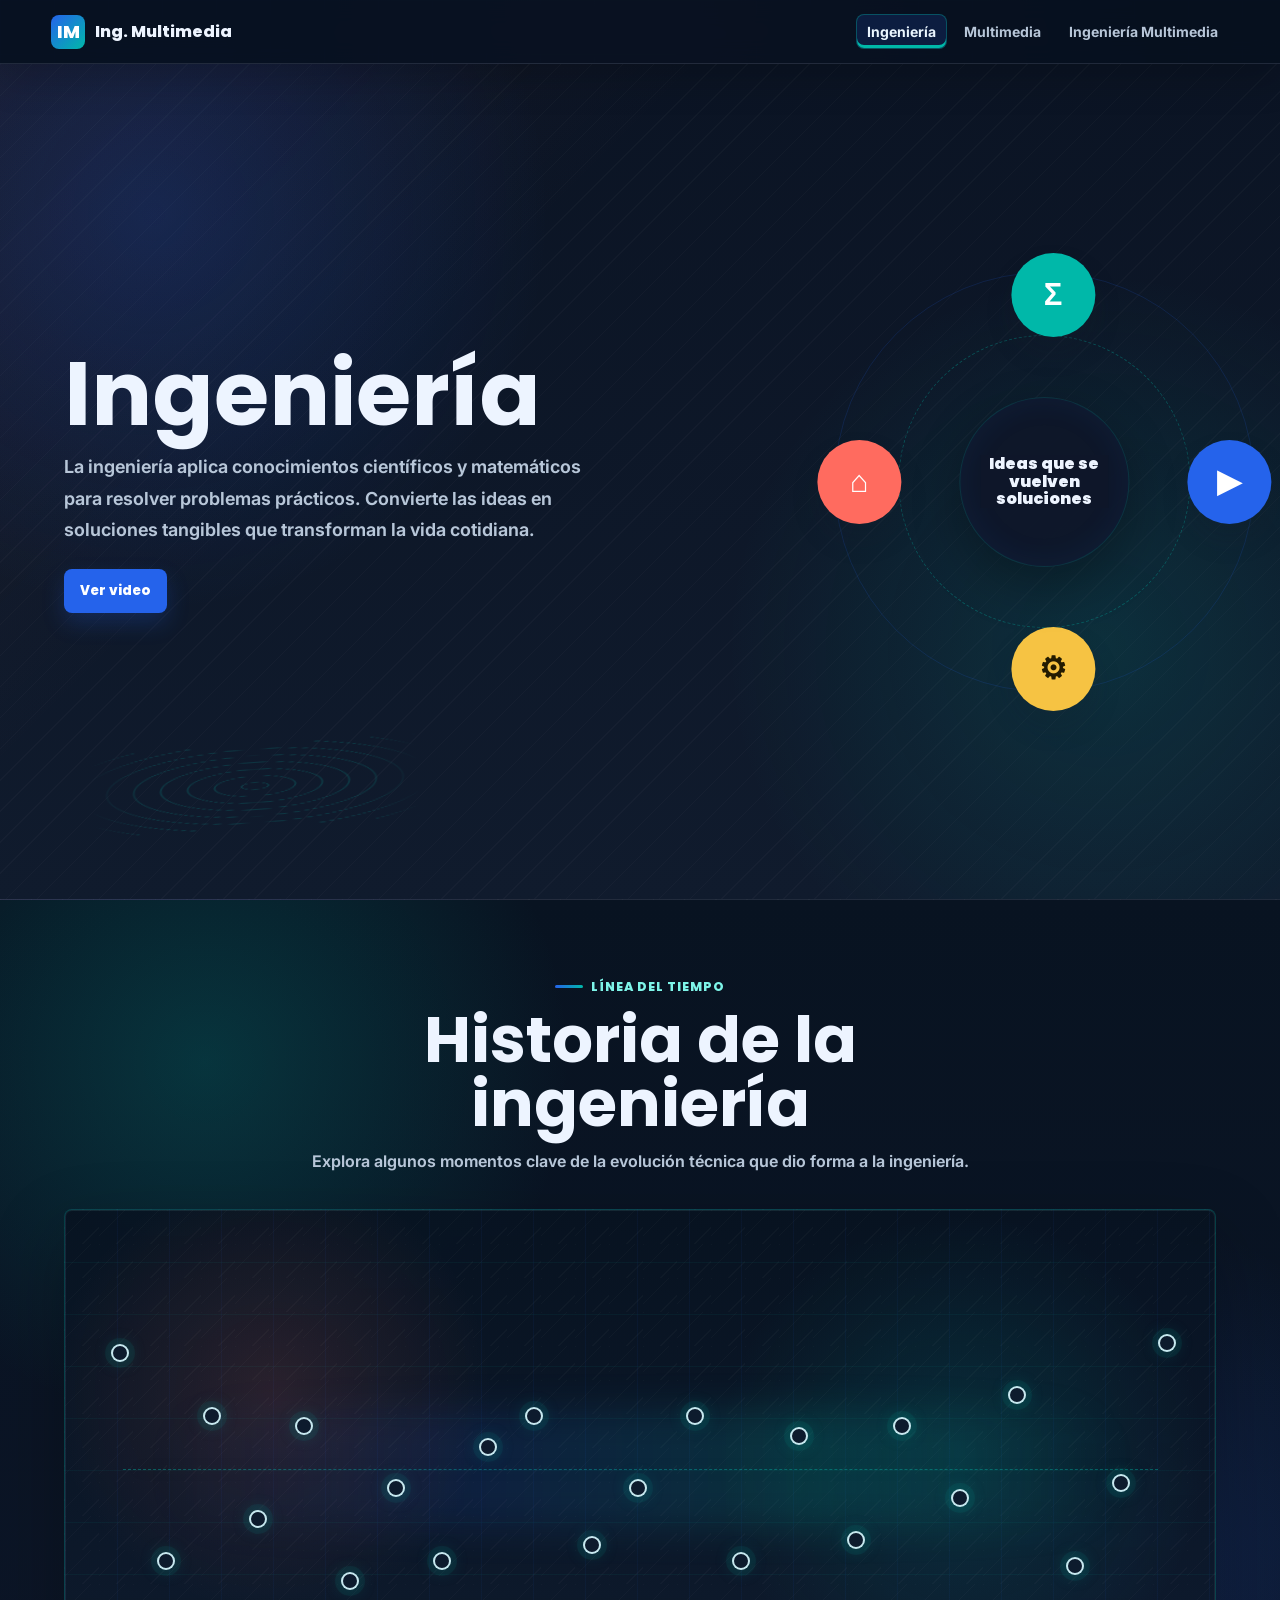
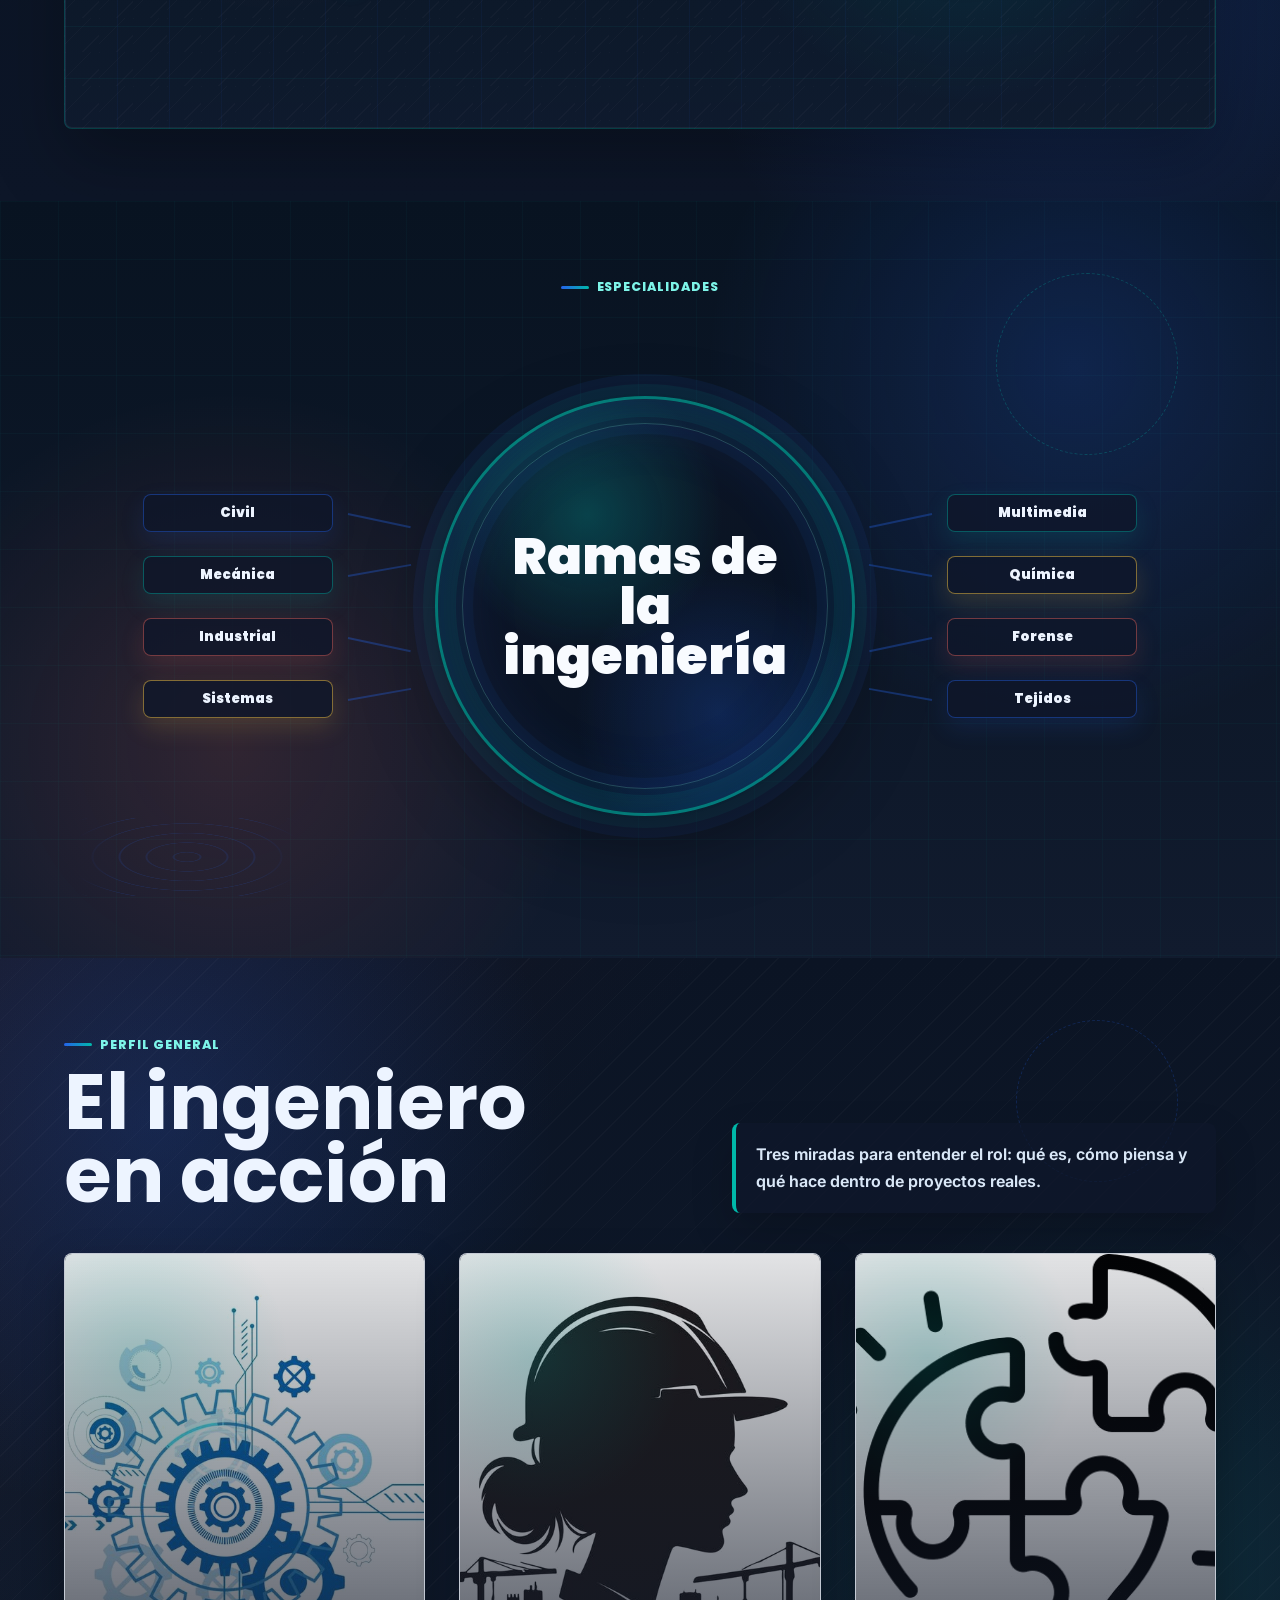
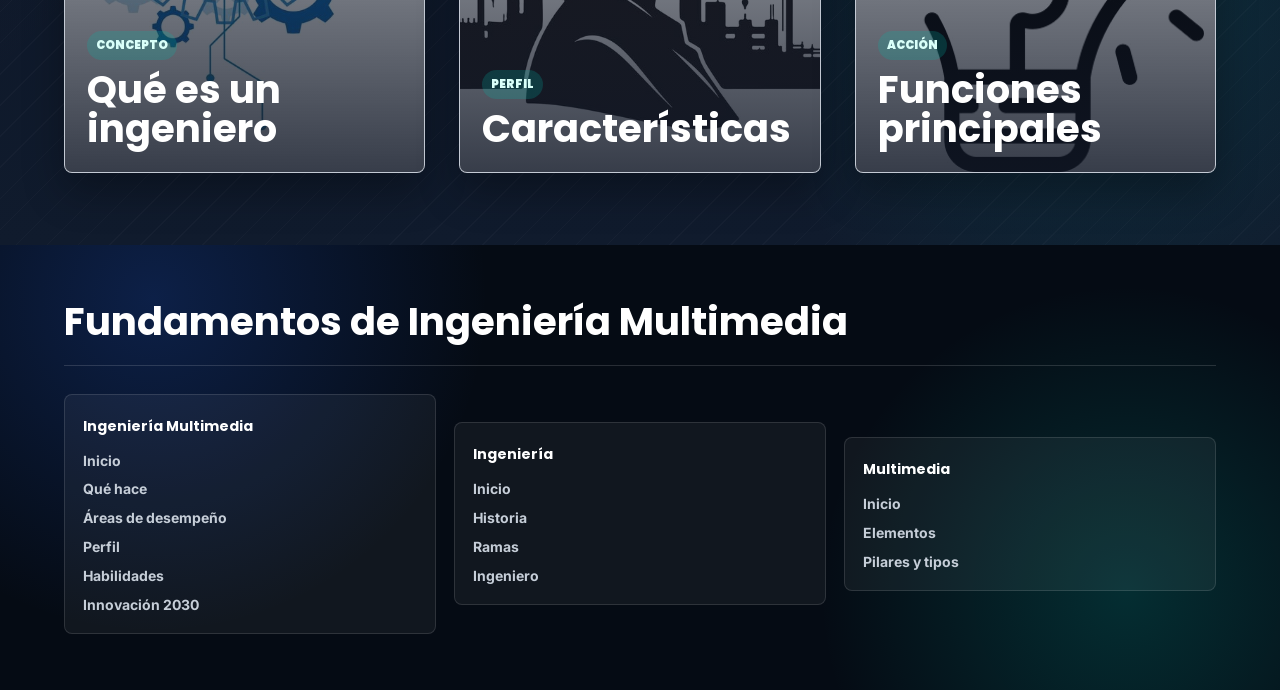
==== commit d1006a72: "Agregar leyenda flotante en historia" ====
--- a/ingenieria.html
+++ b/ingenieria.html
@@ -60,12 +60,12 @@
         <span class="section-kicker">Línea del tiempo</span>
         <h2>Historia de la ingeniería</h2>
         <p>
-          Explora algunos momentos clave: pasa el cursor por un punto para ver el
-          período y haz clic para desplegar la imagen con su contexto.
+          Explora algunos momentos clave de la evolución técnica que dio forma a la ingeniería.
         </p>
       </div>
 
       <div class="history-field" aria-label="Línea del tiempo interactiva de la ingeniería">
+        <div class="section-hint history-hint" role="status" aria-live="polite">Pasa el cursor por un punto para ver el año; haz clic para abrir su contexto.</div>
         <button class="history-point p1" type="button" data-year="2,5 millones a.C." data-title="Paleolítico" data-image="assets/img/ingenieria/PALEOLITICO.jpg" data-text="Herramientas de piedra tallada, control del fuego y refugios primitivos: ingeniería basada en experiencia y adaptación al entorno."><span>2,5 millones a.C.</span></button>
         <button class="history-point p2" type="button" data-year="10.000 a.C." data-title="Revolución neolítica" data-image="assets/img/ingenieria/neolitico.jpg" data-text="La agricultura, la domesticación animal y los canales de irrigación primitivos impulsan la ingeniería hidráulica básica."><span>10.000 a.C.</span></button>
         <button class="history-point p3" type="button" data-year="3.000 a.C." data-title="Mesopotamia" data-image="assets/img/ingenieria/mesopotamia.jpg" data-text="Primer urbanismo planificado: rueda, zigurats y uso del ladrillo cocido para construir ciudades organizadas."><span>3.000 a.C.</span></button>
--- a/css/styles.css
+++ b/css/styles.css
@@ -277,9 +277,9 @@
 
     .center-chip {
       position: absolute;
-      width: 150px;
-      height: 150px;
-      padding: 18px;
+      width: 170px;
+      height: 170px;
+      padding: 20px;
       display: grid;
       place-items: center;
       border-radius: 50%;
@@ -373,9 +373,10 @@
     }
 
     .engineering-heading {
-      max-width: 620px;
+      max-width: 560px;
       margin: 0;
       align-self: center;
+      justify-self: start;
     }
 
     .engineering-heading p {
@@ -408,7 +409,7 @@
     .engineering-hero-grid {
       display: grid;
       grid-template-columns: minmax(0, 1fr) minmax(320px, 0.88fr);
-      gap: clamp(64px, 10vw, 150px);
+      gap: clamp(92px, 13vw, 210px);
       align-items: center;
     }
 
@@ -417,6 +418,8 @@
       min-height: 420px;
       display: grid;
       place-items: center;
+      justify-self: end;
+      transform: translateX(clamp(18px, 3vw, 46px));
     }
 
     .engineering-media-orbit {
@@ -439,9 +442,9 @@
 
     .engineering-center-chip {
       position: absolute;
-      width: 150px;
-      height: 150px;
-      padding: 18px;
+      width: 170px;
+      height: 170px;
+      padding: 20px;
       display: grid;
       place-items: center;
       border-radius: 50%;
@@ -548,6 +551,33 @@
       top: 50%;
       border-top: 1px dashed rgba(37, 99, 235, 0.18);
       pointer-events: none;
+    }
+
+    .section-hint {
+      position: absolute;
+      left: 50%;
+      top: 22px;
+      z-index: 4;
+      max-width: min(430px, calc(100% - 36px));
+      padding: 12px 16px;
+      border: 1px solid rgba(0, 184, 169, 0.26);
+      border-radius: 999px;
+      color: #edf4ff;
+      background: rgba(15, 23, 42, 0.82);
+      box-shadow: 0 18px 38px rgba(0, 0, 0, 0.24);
+      font-size: 0.88rem;
+      font-weight: 800;
+      text-align: center;
+      opacity: 0;
+      pointer-events: none;
+      transform: translate(-50%, -8px);
+      transition: opacity 0.28s ease, transform 0.28s ease;
+      backdrop-filter: blur(10px);
+    }
+
+    .section-hint.show {
+      opacity: 1;
+      transform: translate(-50%, 0);
     }
 
     .history-point {
@@ -1235,13 +1265,14 @@
     .multimedia-hero-grid {
       display: grid;
       grid-template-columns: minmax(0, 1fr) minmax(320px, 0.88fr);
-      gap: clamp(64px, 10vw, 150px);
+      gap: clamp(92px, 13vw, 210px);
       align-items: center;
     }
 
     .multimedia-heading {
-      max-width: 720px;
+      max-width: 560px;
       margin: 0;
+      justify-self: start;
     }
 
     .multimedia-heading p {
@@ -1253,33 +1284,8 @@
       min-height: 420px;
       display: grid;
       place-items: center;
-    }
-
-    .multimedia-stage::before,
-    .multimedia-stage::after {
-      content: "";
-      position: absolute;
-      border-radius: 50%;
-      pointer-events: none;
-    }
-
-    .multimedia-stage::before {
-      width: 118px;
-      height: 118px;
-      left: 2%;
-      bottom: 12%;
-      border: 1px solid rgba(255, 107, 95, 0.28);
-      animation: float 5s ease-in-out infinite;
-    }
-
-    .multimedia-stage::after {
-      width: 72px;
-      height: 72px;
-      right: 6%;
-      top: 12%;
-      background: rgba(0, 184, 169, 0.12);
-      box-shadow: 0 0 0 18px rgba(37, 99, 235, 0.035);
-      animation: float 4.2s ease-in-out infinite reverse;
+      justify-self: end;
+      transform: translateX(clamp(18px, 3vw, 46px));
     }
 
     .multimedia-media-orbit {
@@ -1288,10 +1294,8 @@
       aspect-ratio: 1;
       border: 1px solid rgba(37, 99, 235, 0.16);
       border-radius: 50%;
-      background:
-        radial-gradient(circle, rgba(255, 255, 255, 0.8) 0 34%, transparent 35%),
-        radial-gradient(circle at 50% 50%, rgba(0, 184, 169, 0.1), transparent 62%);
-      box-shadow: 0 28px 54px rgba(17, 24, 39, 0.1);
+      background: transparent;
+      box-shadow: none;
       animation: turn 22s linear infinite;
     }
 
@@ -1305,19 +1309,21 @@
 
     .multimedia-center-chip {
       position: absolute;
-      width: 150px;
-      height: 150px;
-      padding: 18px;
+      width: 170px;
+      height: 170px;
+      padding: 20px;
       display: grid;
       place-items: center;
       border-radius: 50%;
-      color: var(--ink);
+      color: #edf4ff;
       text-align: center;
       font-family: "Poppins", "Segoe UI", Arial, sans-serif;
       font-weight: 900;
       line-height: 1.12;
-      background: rgba(255, 255, 255, 0.94);
-      box-shadow: var(--shadow);
+      background: rgba(15, 23, 42, 0.9);
+      box-shadow:
+        0 18px 48px rgba(0, 0, 0, 0.28),
+        inset 0 0 32px rgba(37, 99, 235, 0.08);
       animation: float 5s ease-in-out infinite;
     }
 
@@ -3887,8 +3893,8 @@
       }
 
       .center-chip {
-        width: 118px;
-        height: 118px;
+        width: 136px;
+        height: 136px;
         font-size: 0.86rem;
       }
 
@@ -4021,10 +4027,12 @@
 
       .engineering-stage {
         min-height: 340px;
+        transform: none;
       }
 
       .multimedia-stage {
         min-height: 340px;
+        transform: none;
       }
 
       .engineering-section::after {
@@ -4055,8 +4063,8 @@
       }
 
       .multimedia-center-chip {
-        width: 124px;
-        height: 124px;
+        width: 136px;
+        height: 136px;
         font-size: 0.88rem;
       }
 
@@ -4447,6 +4455,9 @@
     .multimedia-center-chip,
     .engineering-center-chip,
     .center-chip,
+    .multimedia-center-chip span,
+    .engineering-center-chip span,
+    .center-chip span,
     .media-element-card h3,
     .branch-display,
     .history-detail,
@@ -4454,6 +4465,15 @@
     .action-card {
       color: #edf4ff;
       background: rgba(15, 23, 42, 0.9);
+    }
+
+    .multimedia-center-chip,
+    .engineering-center-chip,
+    .center-chip {
+      border: 1px solid rgba(0, 184, 169, 0.18);
+      box-shadow:
+        0 18px 48px rgba(0, 0, 0, 0.28),
+        inset 0 0 32px rgba(37, 99, 235, 0.08);
     }
 
     .button.secondary,
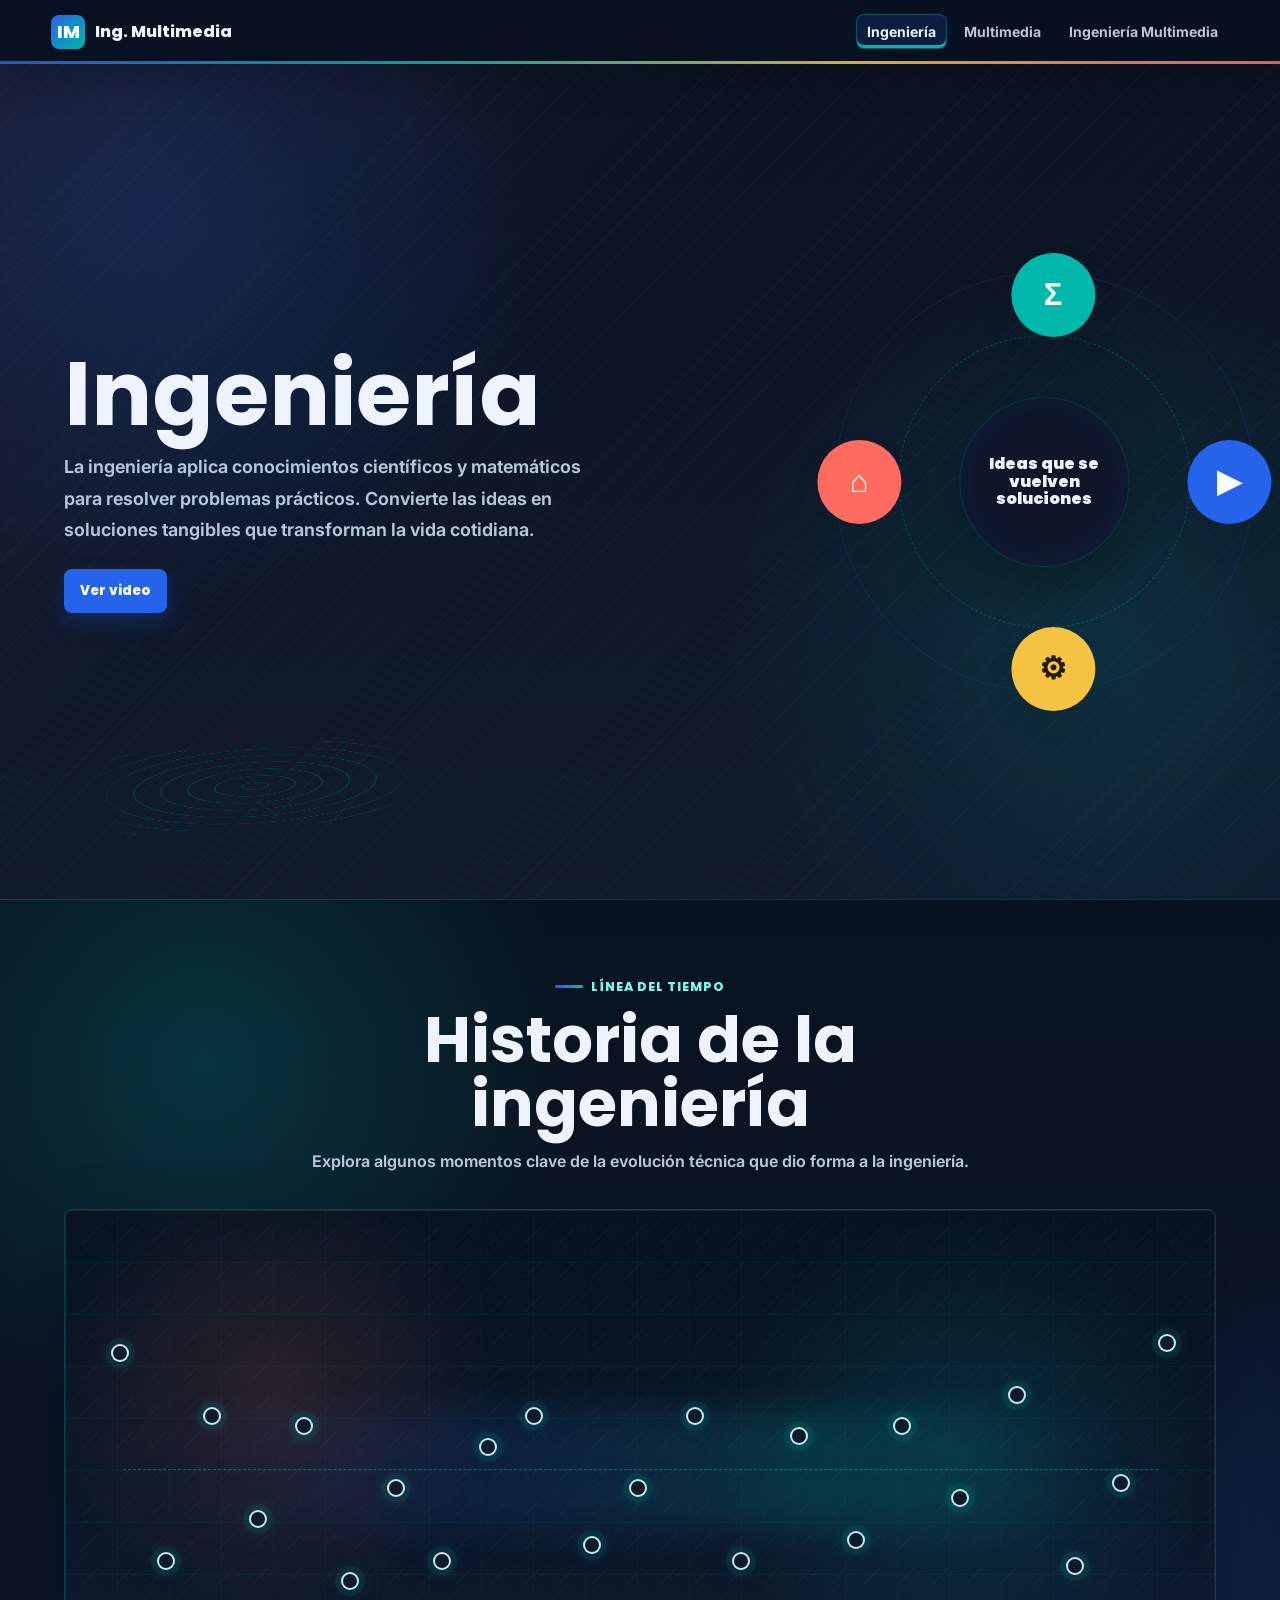
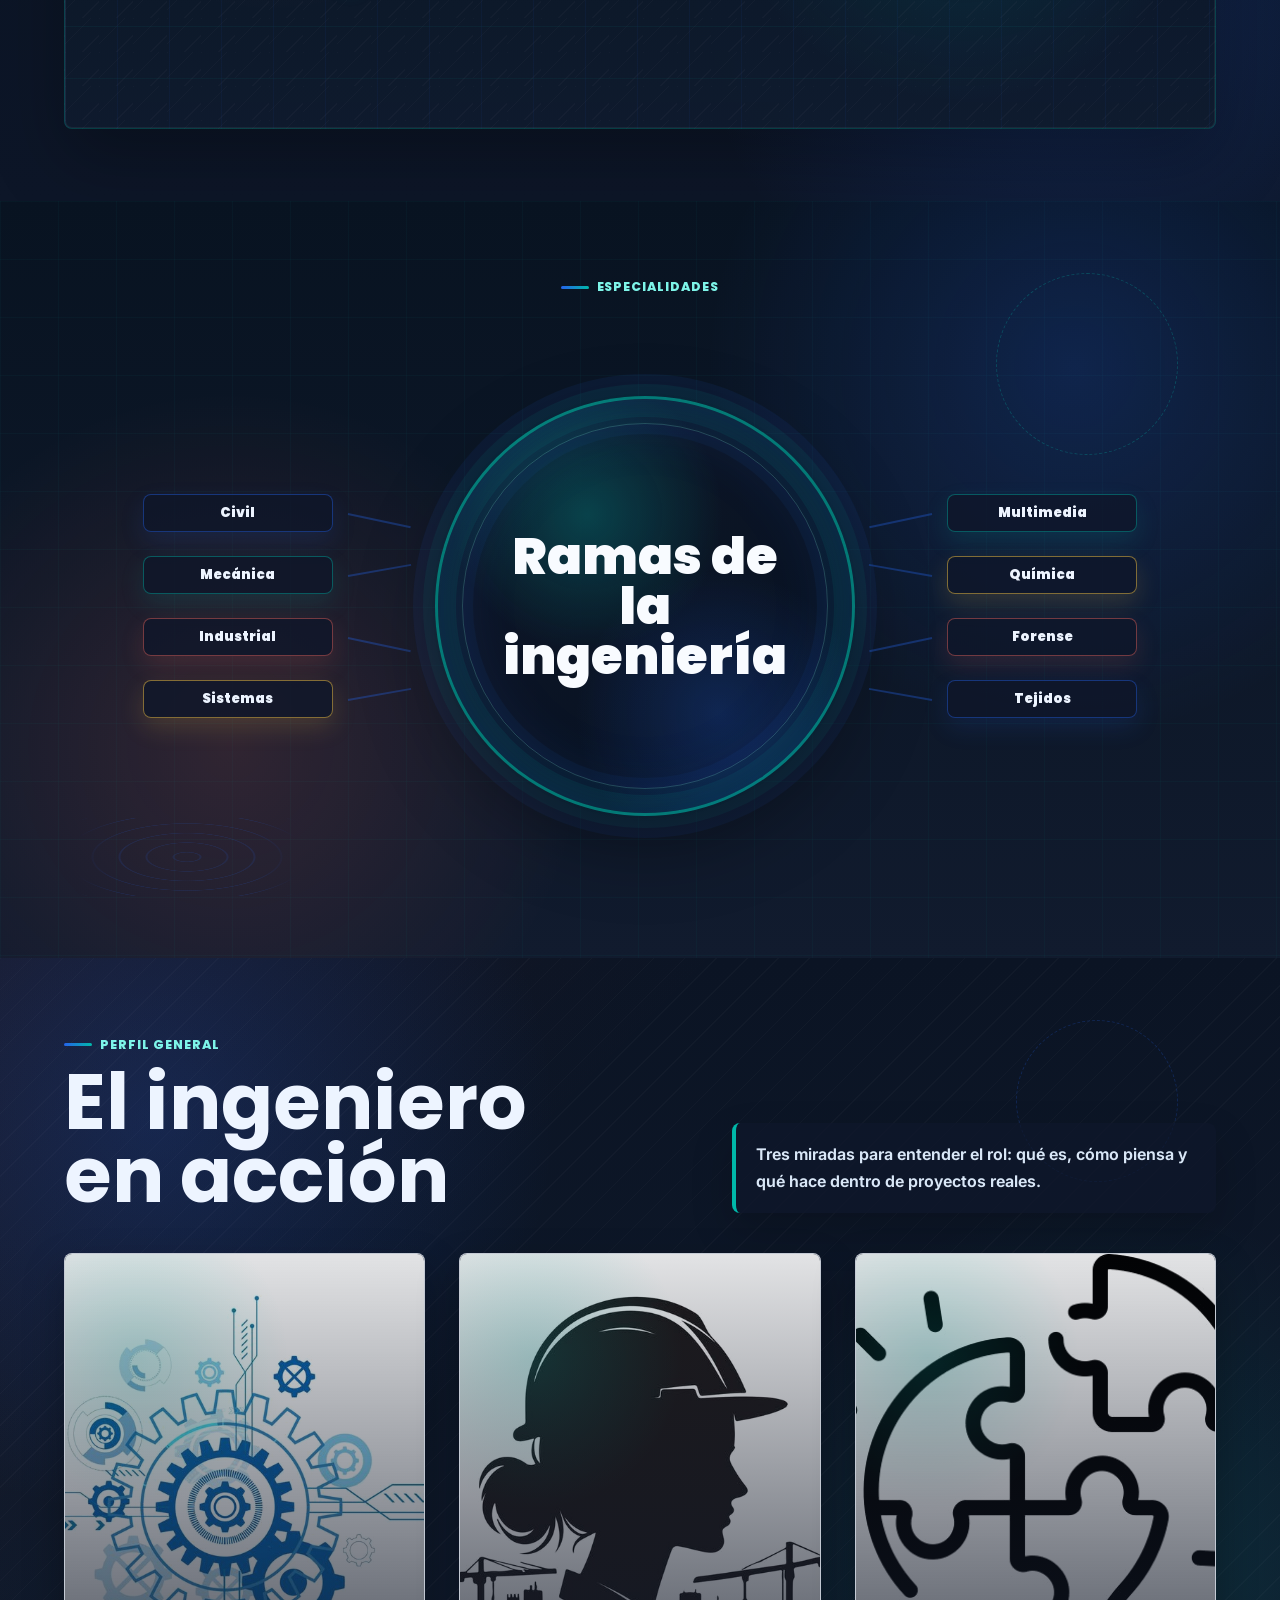
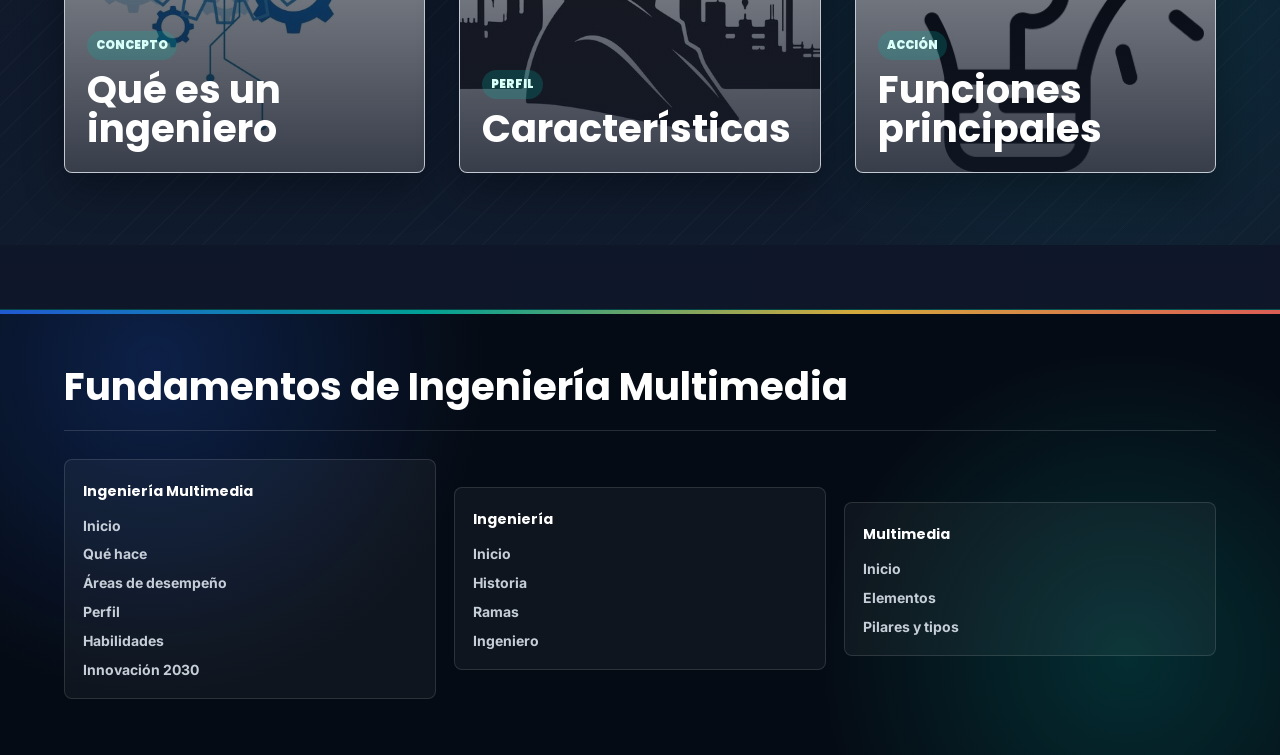
==== commit b65b2337: "Hacer interactivos orbes de ingenieria" ====
--- a/ingenieria.html
+++ b/ingenieria.html
@@ -44,11 +44,11 @@
           <div class="engineering-stage" aria-label="Ingeniería en movimiento">
             <div class="engineering-media-orbit">
               <button class="eng-orb play" type="button" id="openVideoOrbit" aria-label="Ver video de ingeniería"><span>▶</span></button>
-              <div class="eng-orb math" title="Cálculo y ciencia"><span>Σ</span></div>
-              <div class="eng-orb build" title="Mecanismos y sistemas"><span>⚙</span></div>
-              <div class="eng-orb plan" title="Estructuras e infraestructura"><span>⌂</span></div>
-            </div>
-            <div class="engineering-center-chip"><span>Ideas que se vuelven soluciones</span></div>
+              <button class="eng-orb math" type="button" title="Cálculo y ciencia" data-orbit-text="La ciencia y la matemática permiten convertir problemas en modelos que se pueden resolver."><span>Σ</span></button>
+              <button class="eng-orb build" type="button" title="Mecanismos y sistemas" data-orbit-text="Los sistemas transforman energía, materiales e información en soluciones útiles."><span>⚙</span></button>
+              <button class="eng-orb plan" type="button" title="Estructuras e infraestructura" data-orbit-text="Diseñar es anticipar: cada estructura empieza como una idea organizada."><span>⌂</span></button>
+            </div>
+            <div class="engineering-center-chip" data-default-text="Ideas que se vuelven soluciones"><span>Ideas que se vuelven soluciones</span></div>
           </div>
         </div>
       </div>
--- a/css/styles.css
+++ b/css/styles.css
@@ -99,6 +99,17 @@
       backdrop-filter: blur(12px);
     }
 
+    .topbar::after {
+      content: "";
+      position: absolute;
+      left: 0;
+      right: 0;
+      bottom: -1px;
+      height: 3px;
+      background: linear-gradient(90deg, var(--blue), var(--teal), var(--gold), var(--coral));
+      opacity: 0.86;
+    }
+
     .topbar,
     nav,
     .hero-actions,
@@ -470,7 +481,7 @@
       font-weight: 900;
       box-shadow: 0 16px 28px rgba(23, 32, 42, 0.16);
       animation: counter 22s linear infinite;
-      cursor: default;
+      cursor: pointer;
     }
 
     .eng-orb span {
@@ -495,6 +506,19 @@
     .eng-orb:hover {
       filter: brightness(1.05);
       transform: scale(1.04);
+    }
+
+    .eng-orb.active {
+      outline: 3px solid rgba(255, 255, 255, 0.46);
+      outline-offset: 5px;
+      filter: brightness(1.08);
+    }
+
+    .engineering-center-chip.revealing {
+      border-color: rgba(246, 195, 67, 0.42);
+      box-shadow:
+        0 22px 58px rgba(0, 0, 0, 0.34),
+        inset 0 0 38px rgba(246, 195, 67, 0.12);
     }
 
     /* Historia de la ingenieria.
@@ -3023,12 +3047,26 @@
        Funciona como mapa del sitio: cada columna enlaza a una pagina principal
        y debajo muestra las secciones internas de esa pagina. */
     .site-footer {
+      position: relative;
       padding: clamp(32px, 5vw, 56px) clamp(18px, 5vw, 72px);
+      margin-top: clamp(28px, 5vw, 64px);
       background:
         radial-gradient(circle at 12% 12%, rgba(37, 99, 235, 0.2), transparent 28%),
         radial-gradient(circle at 88% 78%, rgba(0, 184, 169, 0.16), transparent 26%),
         var(--dark);
+      border-top: 1px solid rgba(0, 184, 169, 0.34);
       color: white;
+    }
+
+    .site-footer::before {
+      content: "";
+      position: absolute;
+      left: 0;
+      right: 0;
+      top: 0;
+      height: 4px;
+      background: linear-gradient(90deg, var(--blue), var(--teal), var(--gold), var(--coral));
+      opacity: 0.86;
     }
 
     .footer-brand {
@@ -3063,7 +3101,7 @@
       padding: 18px;
       border: 1px solid rgba(255, 255, 255, 0.12);
       border-radius: 8px;
-      background: rgba(255, 255, 255, 0.05);
+      background: rgba(255, 255, 255, 0.045);
     }
 
     .footer-group h3 {
@@ -3416,6 +3454,10 @@
       margin: 0 0 14px;
       color: var(--ink);
       font-size: 1.05rem;
+    }
+
+    .tools-card .tool-category h3 {
+      color: #edf4ff;
     }
 
     .tool-category .tools-grid {
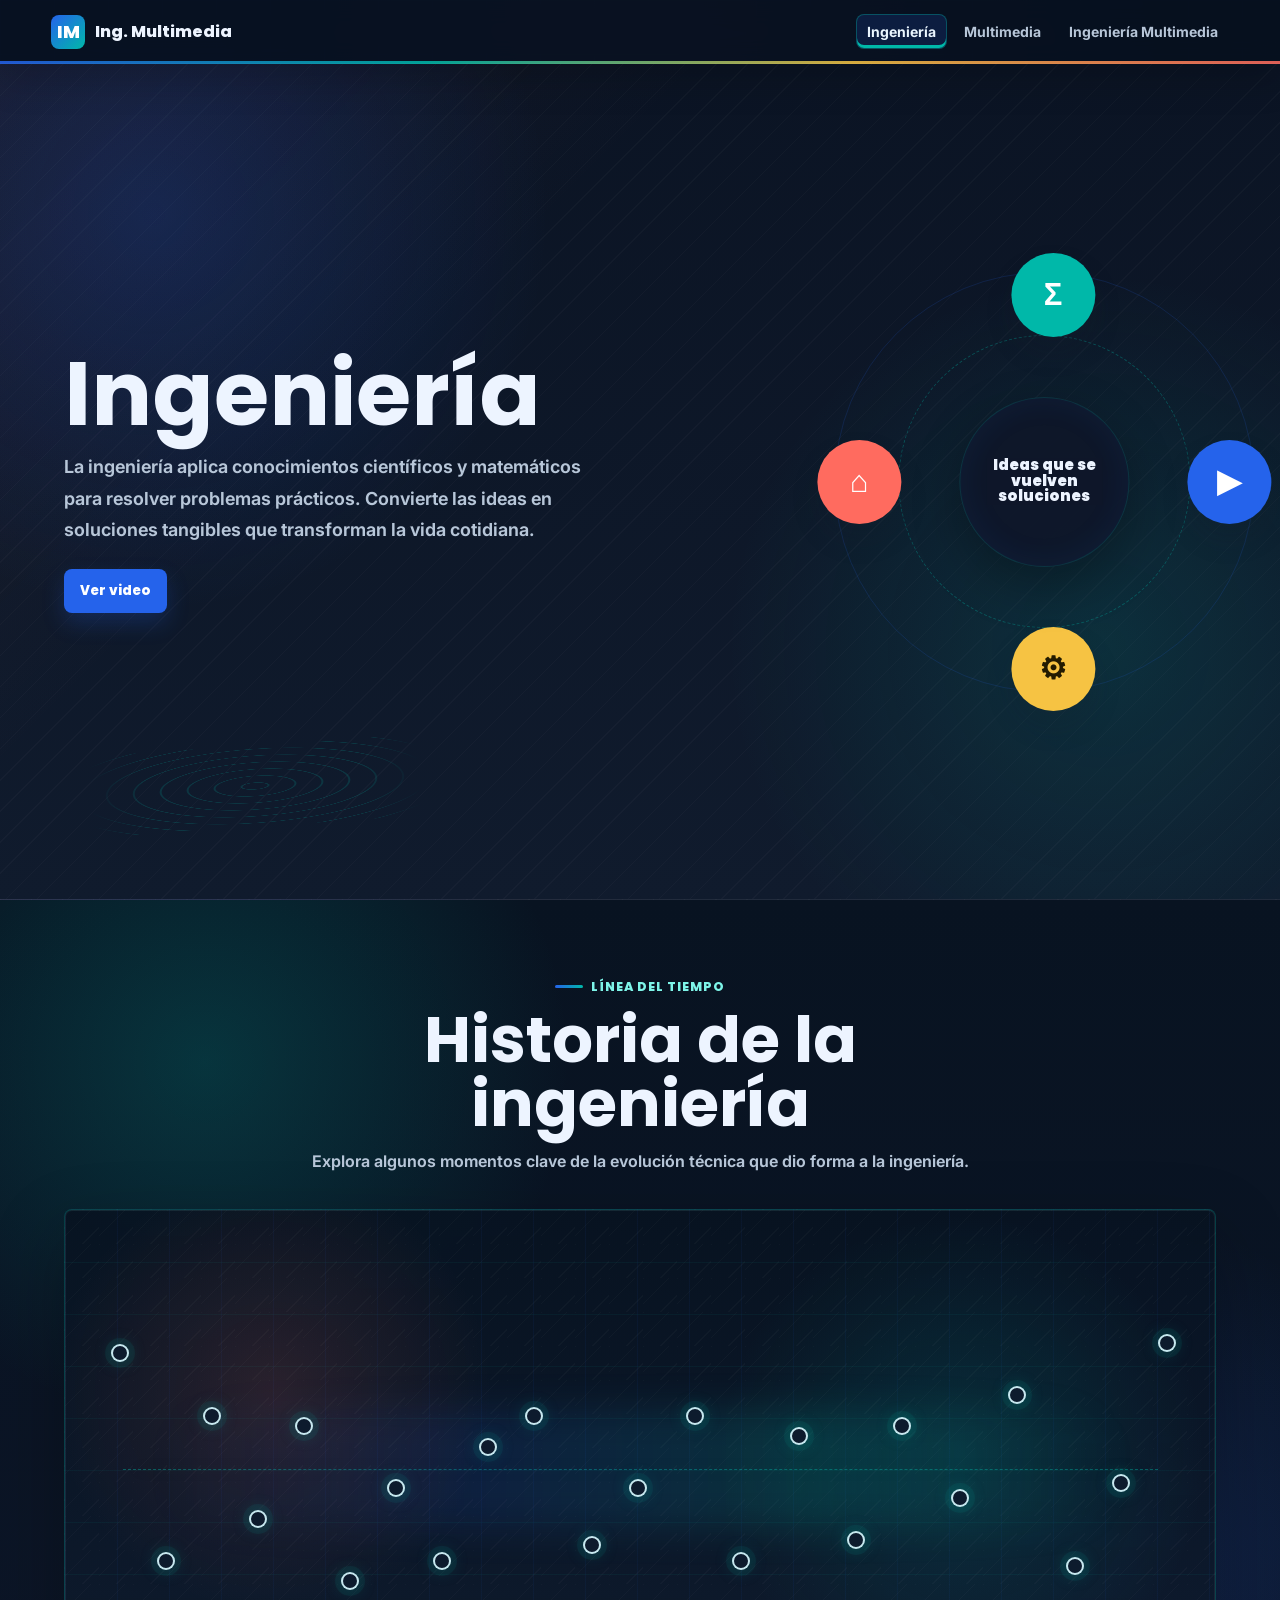
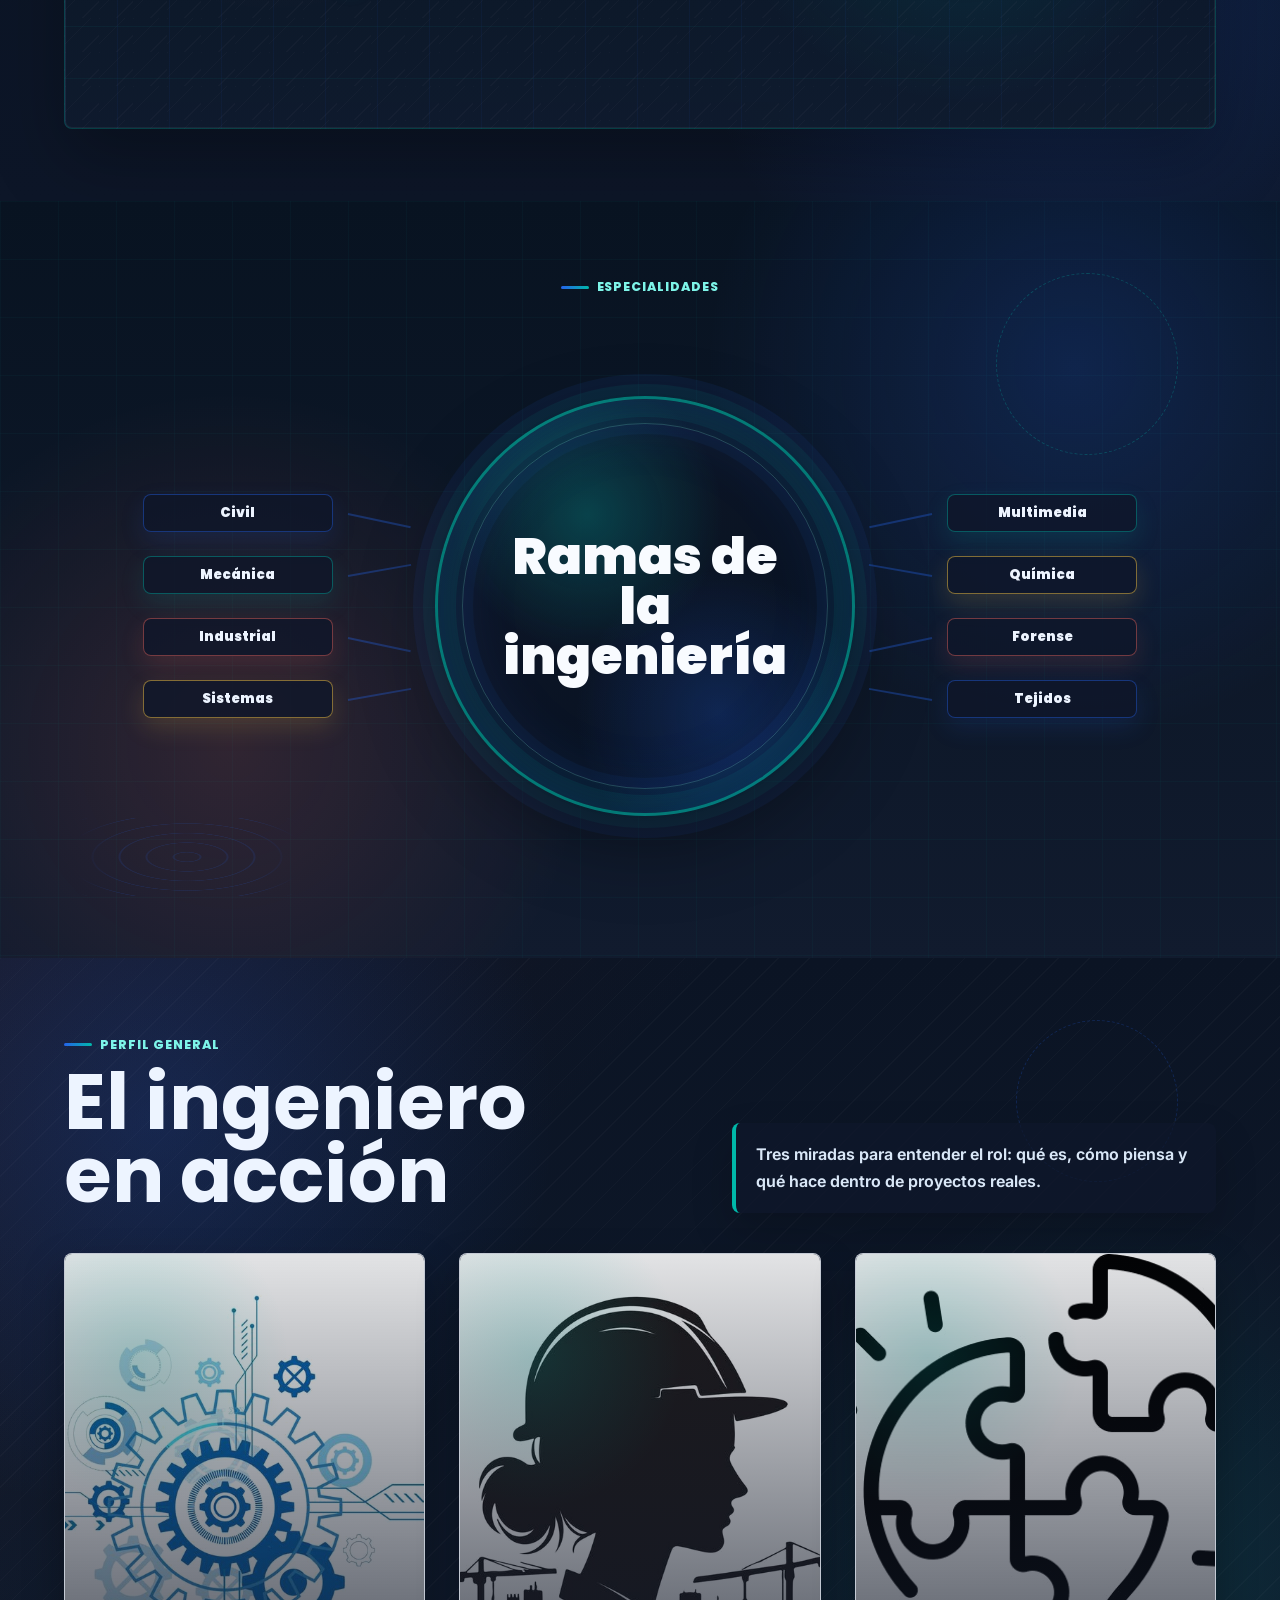
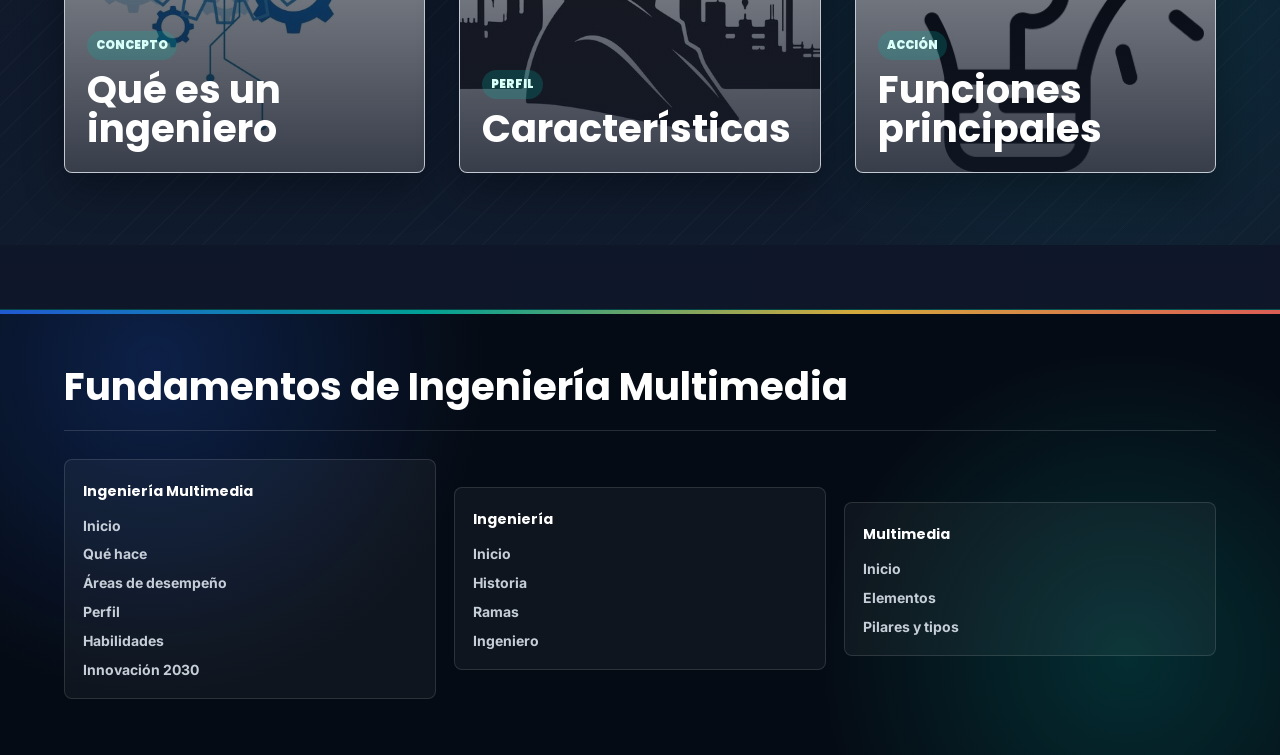
==== commit 3595a2bb: "Ajustar textos de orbes de ingenieria" ====
--- a/ingenieria.html
+++ b/ingenieria.html
@@ -44,9 +44,9 @@
           <div class="engineering-stage" aria-label="Ingeniería en movimiento">
             <div class="engineering-media-orbit">
               <button class="eng-orb play" type="button" id="openVideoOrbit" aria-label="Ver video de ingeniería"><span>▶</span></button>
-              <button class="eng-orb math" type="button" title="Cálculo y ciencia" data-orbit-text="La ciencia y la matemática permiten convertir problemas en modelos que se pueden resolver."><span>Σ</span></button>
-              <button class="eng-orb build" type="button" title="Mecanismos y sistemas" data-orbit-text="Los sistemas transforman energía, materiales e información en soluciones útiles."><span>⚙</span></button>
-              <button class="eng-orb plan" type="button" title="Estructuras e infraestructura" data-orbit-text="Diseñar es anticipar: cada estructura empieza como una idea organizada."><span>⌂</span></button>
+              <button class="eng-orb math" type="button" title="Cálculo y ciencia" data-orbit-text="Ciencia y matemática para resolver."><span>Σ</span></button>
+              <button class="eng-orb build" type="button" title="Mecanismos y sistemas" data-orbit-text="Sistemas que transforman ideas."><span>⚙</span></button>
+              <button class="eng-orb plan" type="button" title="Estructuras e infraestructura" data-orbit-text="Diseñar es anticipar soluciones."><span>⌂</span></button>
             </div>
             <div class="engineering-center-chip" data-default-text="Ideas que se vuelven soluciones"><span>Ideas que se vuelven soluciones</span></div>
           </div>
--- a/css/styles.css
+++ b/css/styles.css
@@ -455,7 +455,7 @@
       position: absolute;
       width: 170px;
       height: 170px;
-      padding: 20px;
+      padding: 22px;
       display: grid;
       place-items: center;
       border-radius: 50%;
@@ -463,7 +463,7 @@
       text-align: center;
       font-family: "Poppins", "Segoe UI", Arial, sans-serif;
       font-weight: 900;
-      line-height: 1.12;
+      line-height: 1.08;
       background: var(--panel);
       box-shadow: var(--shadow);
       animation: float 4s ease-in-out infinite;
@@ -519,6 +519,20 @@
       box-shadow:
         0 22px 58px rgba(0, 0, 0, 0.34),
         inset 0 0 38px rgba(246, 195, 67, 0.12);
+    }
+
+    .engineering-center-chip span {
+      display: block;
+      max-width: 116px;
+      margin: 0 auto;
+      font-size: 0.92rem;
+      line-height: 1.08;
+    }
+
+    .engineering-center-chip.revealing span {
+      max-width: 108px;
+      font-size: 0.82rem;
+      line-height: 1.14;
     }
 
     /* Historia de la ingenieria.
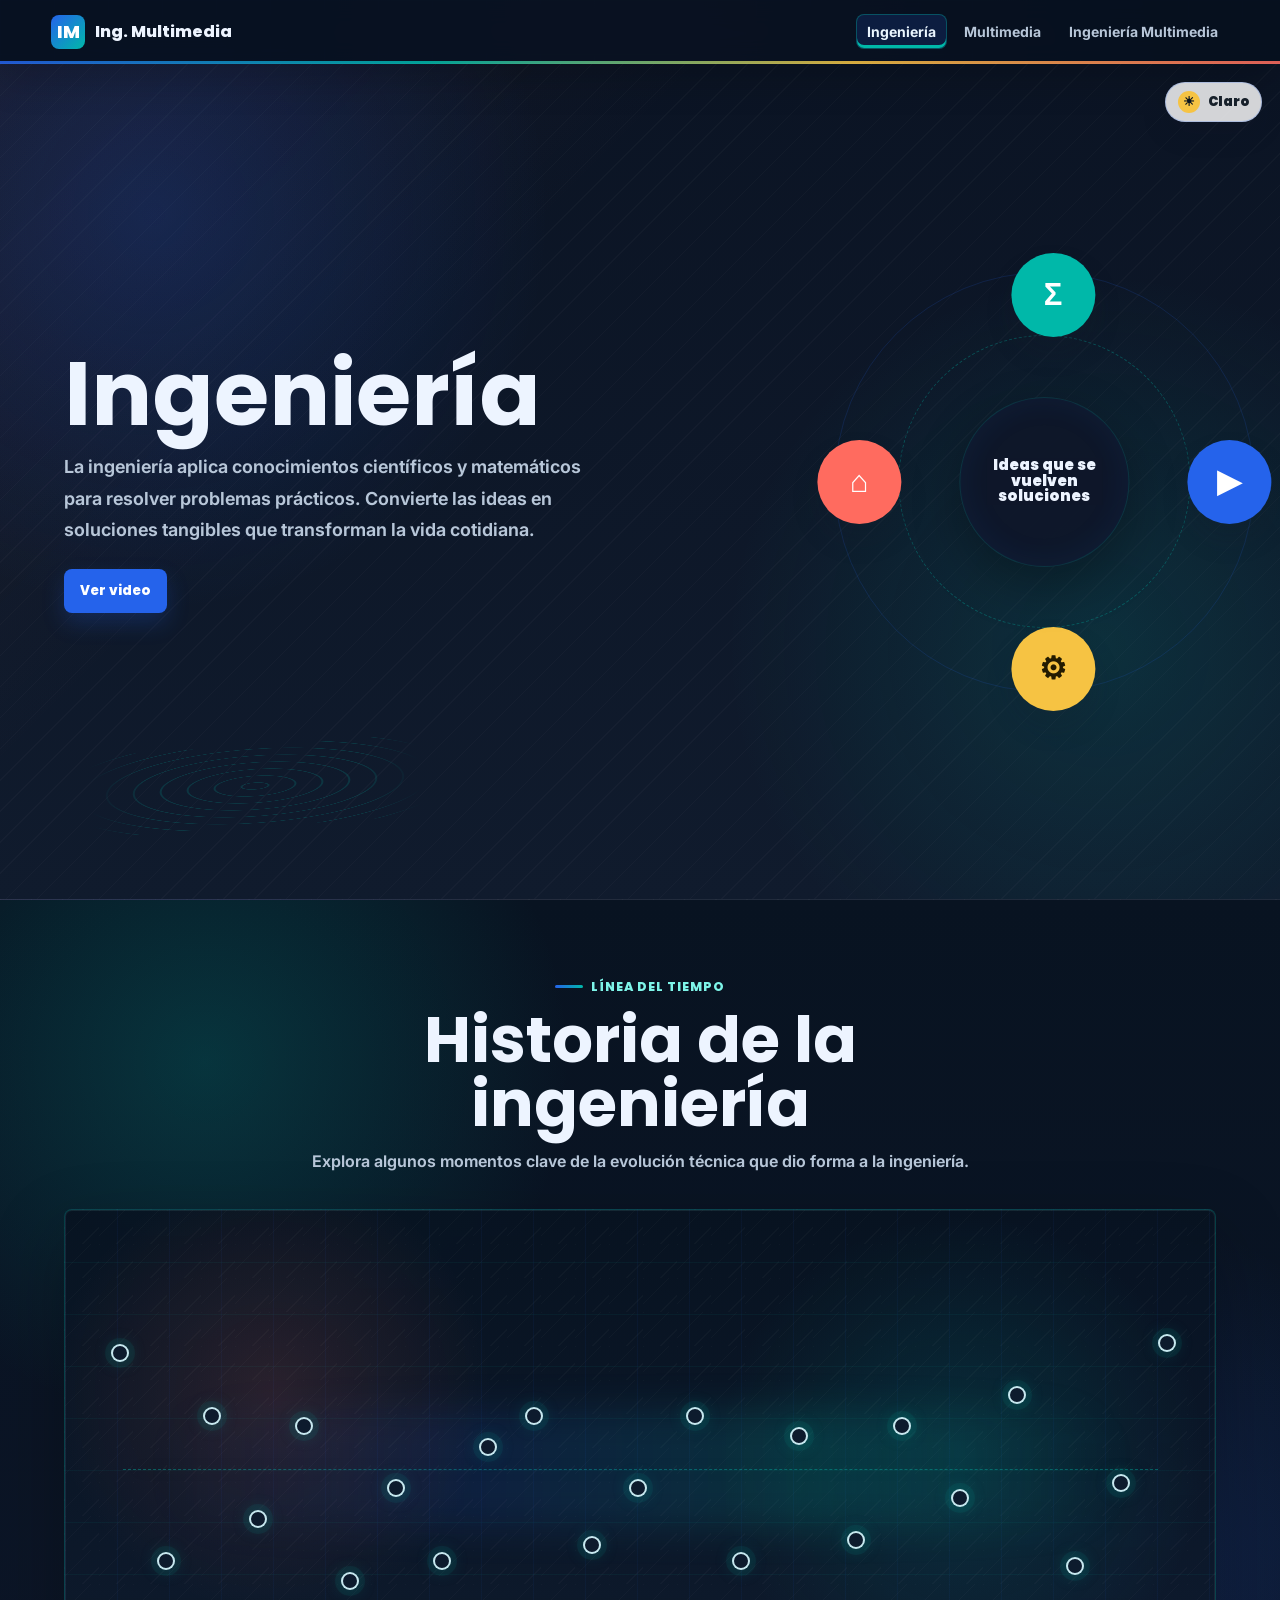
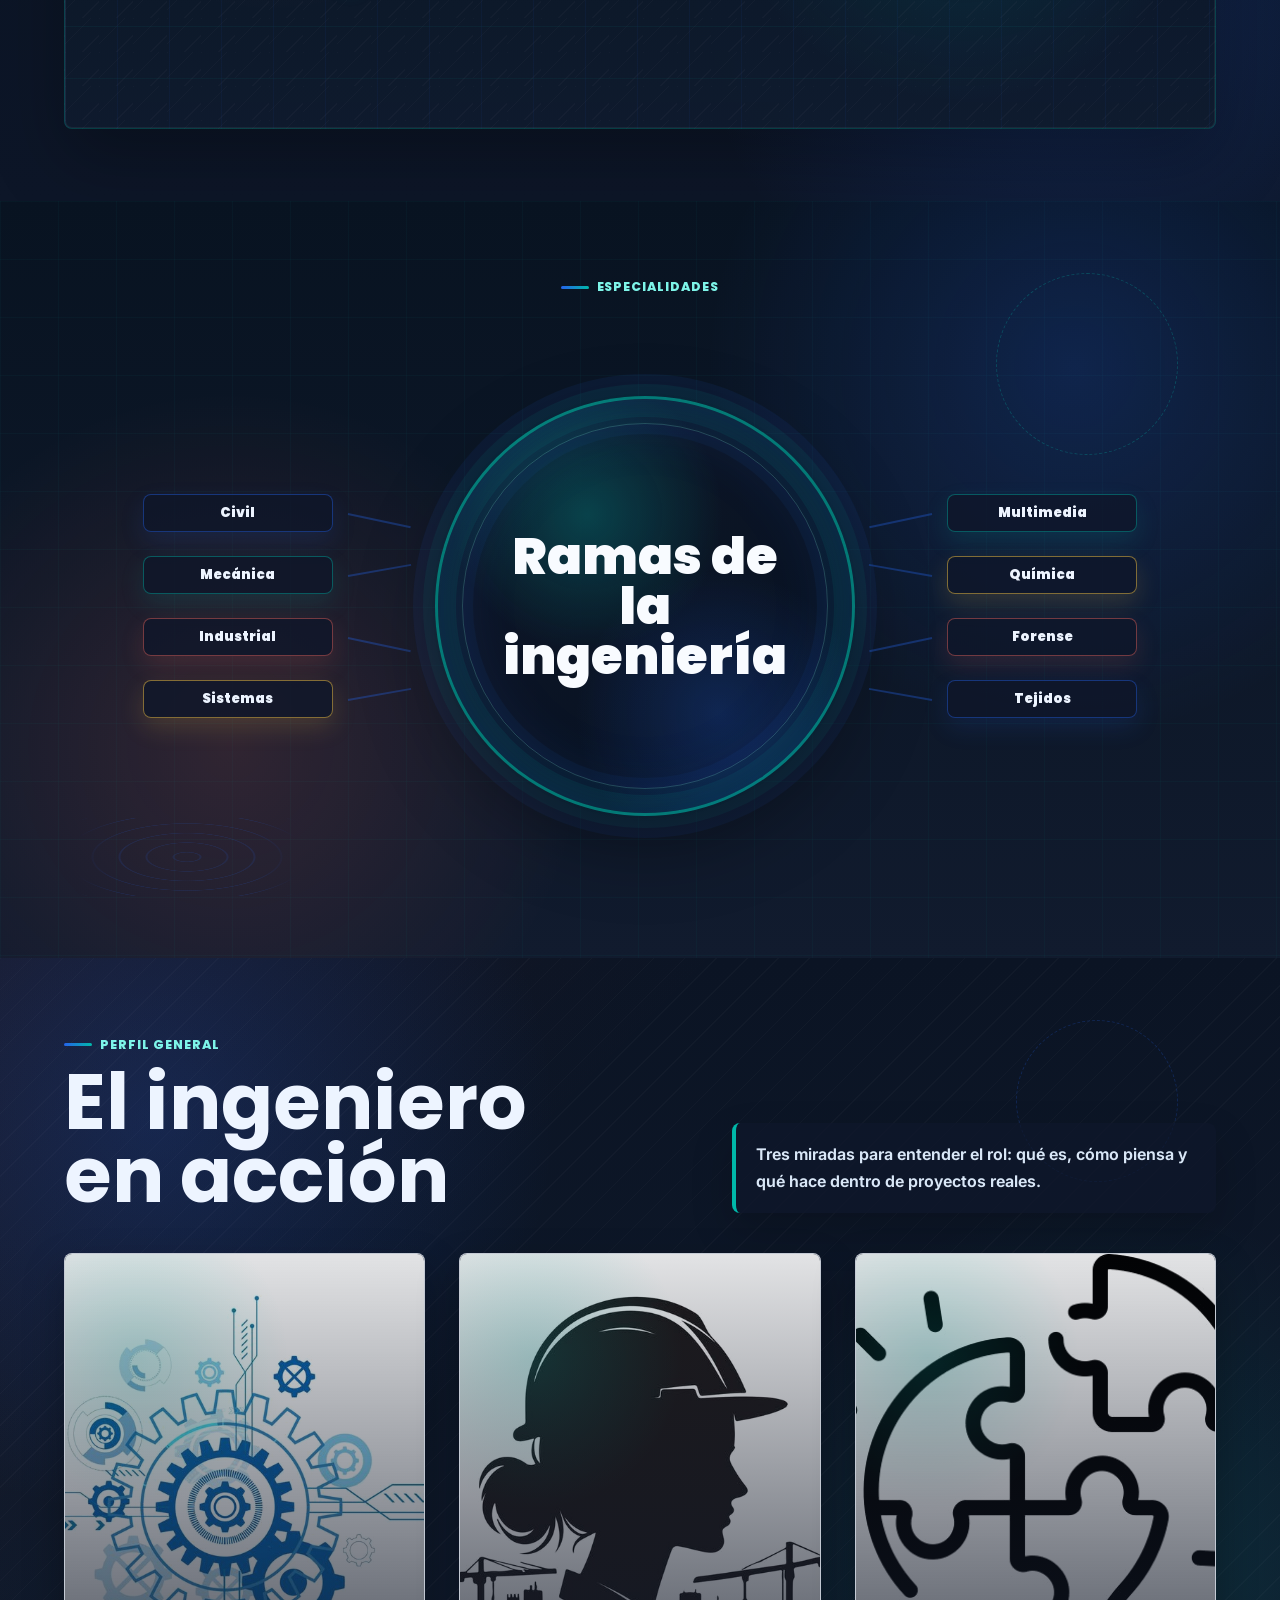
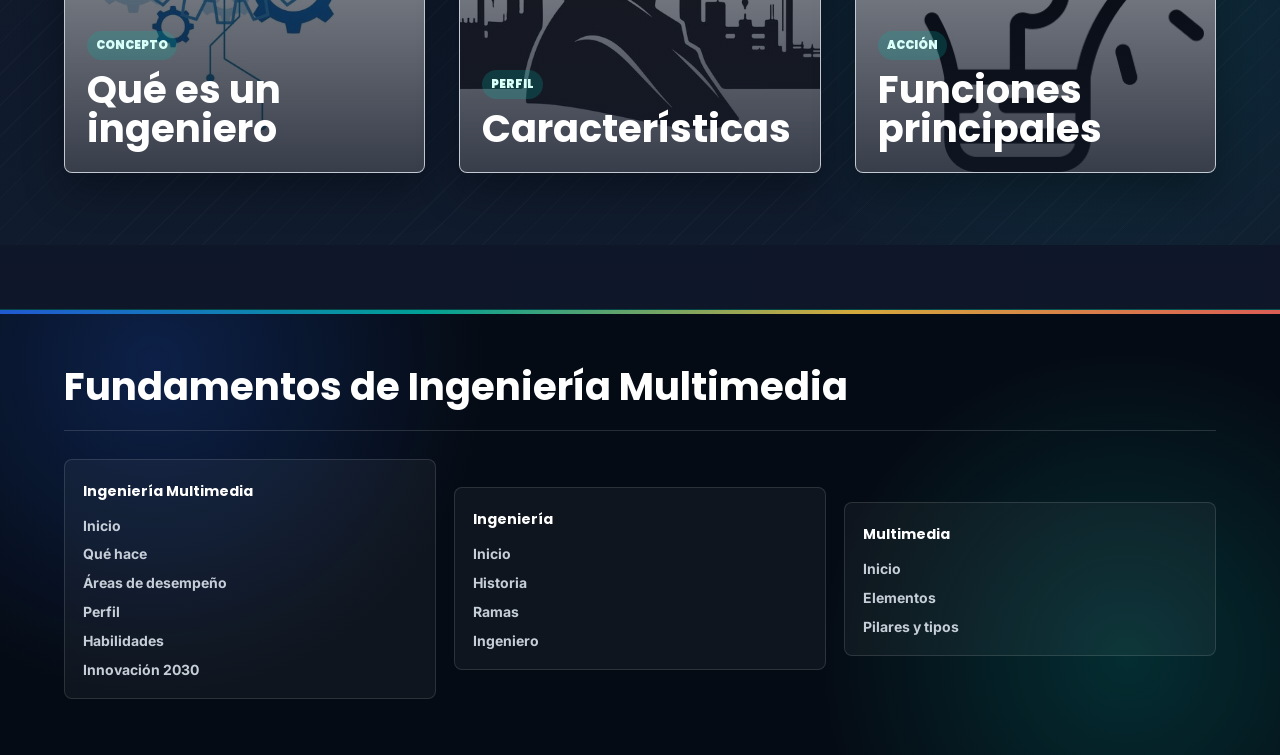
==== commit 41d7fc1a: "Agregar modo claro y actualizar documentos" ====
--- a/ingenieria.html
+++ b/ingenieria.html
@@ -22,6 +22,10 @@
       <a href="multimedia.html">Multimedia</a>
       <a href="index.html">Ingeniería Multimedia</a>
     </nav>
+    <button class="theme-toggle" type="button" title="Cambiar modo claro u oscuro" aria-label="Cambiar modo claro u oscuro" aria-pressed="false">
+      <span class="theme-toggle-icon" aria-hidden="true">☀</span>
+      <span class="theme-toggle-text">Claro</span>
+    </button>
   </header>
 
   <main id="inicio">
@@ -37,13 +41,13 @@
               tangibles que transforman la vida cotidiana.
             </p>
             <div class="hero-actions">
-              <button class="button" type="button" id="openVideo">Ver video</button>
+              <button class="button" type="button" id="openVideo" title="Ver video de ingeniería">Ver video</button>
             </div>
           </div>
 
           <div class="engineering-stage" aria-label="Ingeniería en movimiento">
             <div class="engineering-media-orbit">
-              <button class="eng-orb play" type="button" id="openVideoOrbit" aria-label="Ver video de ingeniería"><span>▶</span></button>
+              <button class="eng-orb play" type="button" id="openVideoOrbit" aria-label="Ver video de ingeniería" title="Ver video de ingeniería"><span>▶</span></button>
               <button class="eng-orb math" type="button" title="Cálculo y ciencia" data-orbit-text="Ciencia y matemática para resolver."><span>Σ</span></button>
               <button class="eng-orb build" type="button" title="Mecanismos y sistemas" data-orbit-text="Sistemas que transforman ideas."><span>⚙</span></button>
               <button class="eng-orb plan" type="button" title="Estructuras e infraestructura" data-orbit-text="Diseñar es anticipar soluciones."><span>⌂</span></button>
@@ -90,7 +94,7 @@
         <button class="history-point p22" type="button" data-year="Siglo XXI" data-title="Ingeniería digital" data-image="assets/img/ingenieria/ingenieria-digital.jpg" data-text="Realidad virtual, simulación digital y modelos interactivos transforman el trabajo, el consumo y la creación."><span>Siglo XXI</span></button>
 
         <article class="history-detail" id="historyDetail" aria-live="polite">
-          <button class="history-close" type="button" aria-label="Cerrar información">X</button>
+          <button class="history-close" type="button" aria-label="Cerrar información" title="Cerrar información">X</button>
           <img src="assets/img/ingenieria/PALEOLITICO.jpg" alt="Paleolítico">
           <div>
             <span class="mini-label">2,5 millones a.C.</span>
@@ -107,12 +111,14 @@
         <span class="section-kicker">Especialidades</span>
       </div>
 
+      <div class="section-hint branches-hint" role="status" aria-live="polite">Haz clic en los botones laterales para ver la definición de cada rama.</div>
+
       <div class="branches-board" aria-label="Ramas interactivas de la ingeniería">
         <div class="branches-side branches-left">
-          <button class="branch-button" type="button" data-title="Ingeniería Civil" data-text="Se enfoca en la planificación, diseño y construcción de infraestructuras como puentes, carreteras y edificios.">Civil</button>
-          <button class="branch-button" type="button" data-title="Ingeniería Mecánica" data-text="Centrada en el diseño y fabricación de sistemas mecánicos como motores, vehículos y maquinaria industrial.">Mecánica</button>
-          <button class="branch-button" type="button" data-title="Ingeniería Industrial" data-text="Optimiza procesos, recursos humanos y materiales para que empresas y fábricas produzcan mejor, con menos errores y menor costo.">Industrial</button>
-          <button class="branch-button" type="button" data-title="Ingeniería de Sistemas" data-text="Crea, programa y administra sistemas complejos y redes que sostienen el mundo digital e internet.">Sistemas</button>
+          <button class="branch-button" type="button" title="Ver Ingeniería Civil" data-title="Ingeniería Civil" data-text="Se enfoca en la planificación, diseño y construcción de infraestructuras como puentes, carreteras y edificios.">Civil</button>
+          <button class="branch-button" type="button" title="Ver Ingeniería Mecánica" data-title="Ingeniería Mecánica" data-text="Centrada en el diseño y fabricación de sistemas mecánicos como motores, vehículos y maquinaria industrial.">Mecánica</button>
+          <button class="branch-button" type="button" title="Ver Ingeniería Industrial" data-title="Ingeniería Industrial" data-text="Optimiza procesos, recursos humanos y materiales para que empresas y fábricas produzcan mejor, con menos errores y menor costo.">Industrial</button>
+          <button class="branch-button" type="button" title="Ver Ingeniería de Sistemas" data-title="Ingeniería de Sistemas" data-text="Crea, programa y administra sistemas complejos y redes que sostienen el mundo digital e internet.">Sistemas</button>
         </div>
 
         <div class="branches-center" id="branchCenter" aria-live="polite">
@@ -123,10 +129,10 @@
         </div>
 
         <div class="branches-side branches-right">
-          <button class="branch-button" type="button" data-title="Ingeniería Multimedia" data-text="Integra creatividad, diseño y tecnología para crear contenido digital interactivo y experiencias multimedia.">Multimedia</button>
-          <button class="branch-button" type="button" data-title="Ingeniería Química" data-text="Usa química, física y biología para transformar materias primas en combustibles, medicamentos, alimentos procesados y plásticos.">Química</button>
-          <button class="branch-button" type="button" data-title="Ingeniería Forense" data-text="Investiga fallas en estructuras, máquinas o accidentes aplicando leyes físicas, análisis de materiales e ingeniería inversa.">Forense</button>
-          <button class="branch-button" type="button" data-title="Ingeniería de Tejidos" data-text="Busca fabricar tejidos y piezas del cuerpo humano usando células vivas y andamios biológicos para medicina regenerativa.">Tejidos</button>
+          <button class="branch-button" type="button" title="Ver Ingeniería Multimedia" data-title="Ingeniería Multimedia" data-text="Integra creatividad, diseño y tecnología para crear contenido digital interactivo y experiencias multimedia.">Multimedia</button>
+          <button class="branch-button" type="button" title="Ver Ingeniería Química" data-title="Ingeniería Química" data-text="Usa química, física y biología para transformar materias primas en combustibles, medicamentos, alimentos procesados y plásticos.">Química</button>
+          <button class="branch-button" type="button" title="Ver Ingeniería Forense" data-title="Ingeniería Forense" data-text="Investiga fallas en estructuras, máquinas o accidentes aplicando leyes físicas, análisis de materiales e ingeniería inversa.">Forense</button>
+          <button class="branch-button" type="button" title="Ver Ingeniería de Tejidos" data-title="Ingeniería de Tejidos" data-text="Busca fabricar tejidos y piezas del cuerpo humano usando células vivas y andamios biológicos para medicina regenerativa.">Tejidos</button>
         </div>
       </div>
     </section>
@@ -240,7 +246,7 @@
   <div class="modal" id="videoModal" aria-hidden="true">
     <article class="modal-card video-modal-card" role="dialog" aria-modal="true" aria-labelledby="videoTitle">
       <div class="modal-content">
-        <button class="close" type="button" id="closeVideo" aria-label="Cerrar">X</button>
+        <button class="close" type="button" id="closeVideo" aria-label="Cerrar" title="Cerrar video">X</button>
         <h2 id="videoTitle">Video de ingeniería</h2>
       </div>
       <video id="introVideo" controls>
@@ -251,7 +257,7 @@
   </div>
 
   <!-- En esta página solo aparece el botón Anterior, sin accesos a test o herramientas. -->
-  <button class="float-action previous-action" type="button" id="backTop" data-fallback="index.html" aria-label="Volver a la pestaña anterior"><span>&uarr;</span><small>Anterior</small></button>
+  <button class="float-action previous-action" type="button" id="backTop" data-fallback="index.html" aria-label="Volver a la pestaña anterior" title="Ir a la sección anterior"><span>&uarr;</span><small>Anterior</small></button>
   <script src="js/main.js"></script>
 </body>
 </html>
--- a/css/styles.css
+++ b/css/styles.css
@@ -84,6 +84,36 @@
       outline-offset: 4px;
     }
 
+    /* Tooltip propio del sitio.
+       El atributo title existe en los botones, pero el aviso nativo del
+       navegador puede tardar en aparecer; esta capa lo muestra de inmediato
+       con un estilo consistente en todas las paginas. */
+    .site-tooltip {
+      position: fixed;
+      left: 0;
+      top: 0;
+      z-index: 999;
+      max-width: min(240px, calc(100vw - 28px));
+      padding: 8px 10px;
+      border: 1px solid rgba(237, 244, 255, 0.2);
+      border-radius: 8px;
+      background: rgba(17, 24, 39, 0.94);
+      color: #f8fbff;
+      font-size: 0.78rem;
+      font-weight: 800;
+      line-height: 1.25;
+      pointer-events: none;
+      opacity: 0;
+      transform: translate(-50%, calc(-100% - 12px)) scale(0.96);
+      transition: opacity 120ms ease, transform 120ms ease;
+      box-shadow: 0 14px 34px rgba(0, 0, 0, 0.26);
+    }
+
+    .site-tooltip.show {
+      opacity: 1;
+      transform: translate(-50%, calc(-100% - 12px)) scale(1);
+    }
+
     /* Encabezado fijo con logo y menu principal. */
     .topbar {
       position: sticky;
@@ -162,6 +192,45 @@
       box-shadow: inset 0 -3px 0 var(--blue);
     }
 
+    .theme-toggle {
+      position: fixed;
+      right: 18px;
+      top: 82px;
+      z-index: 18;
+      display: inline-flex;
+      align-items: center;
+      gap: 8px;
+      min-height: 38px;
+      padding: 8px 12px;
+      border: 1px solid rgba(37, 99, 235, 0.22);
+      border-radius: 999px;
+      color: var(--ink);
+      background: rgba(255, 255, 255, 0.82);
+      font-family: "Poppins", "Segoe UI", Arial, sans-serif;
+      font-size: 0.82rem;
+      font-weight: 900;
+      box-shadow: 0 12px 28px rgba(17, 24, 39, 0.1);
+      transition: transform 180ms ease, background 180ms ease, border-color 180ms ease;
+    }
+
+    .theme-toggle:hover {
+      transform: translateY(-1px);
+      border-color: rgba(0, 184, 169, 0.48);
+      background: #ffffff;
+    }
+
+    .theme-toggle-icon {
+      width: 22px;
+      height: 22px;
+      display: grid;
+      place-items: center;
+      border-radius: 50%;
+      color: #081321;
+      background: var(--gold);
+      font-size: 0.82rem;
+      line-height: 1;
+    }
+
     /* Portada principal: texto a la izquierda y animacion circular a la derecha. */
     .home-layout {
       min-height: calc(100vh - 64px);
@@ -330,6 +399,30 @@
     .orb:hover {
       filter: brightness(1.05);
       transform: scale(1.04);
+    }
+
+    /* Explosion visual de los orbes de la portada de Ingenieria Multimedia.
+       JavaScript crea estas particulas desde la posicion del boton tocado y
+       cada una viaja en una direccion distinta usando variables CSS. */
+    .orb.bursting {
+      filter: brightness(1.14) saturate(1.12);
+      transform: scale(1.1);
+    }
+
+    .burst-particle {
+      position: fixed;
+      left: 0;
+      top: 0;
+      z-index: 60;
+      pointer-events: none;
+      color: var(--burst-color, #edf4ff);
+      font-family: "Poppins", "Segoe UI", Arial, sans-serif;
+      font-size: clamp(0.82rem, 1.2vw, 1.08rem);
+      font-weight: 900;
+      line-height: 1;
+      text-shadow: 0 10px 24px rgba(0, 0, 0, 0.34);
+      transform: translate(-50%, -50%);
+      animation: iconBurst 820ms cubic-bezier(0.12, 0.76, 0.28, 1) forwards;
     }
 
     /* Espaciado general de cada seccion de contenido. */
@@ -1376,7 +1469,7 @@
       color: white;
       box-shadow: 0 16px 34px rgba(17, 24, 39, 0.15);
       animation: counter 22s linear infinite;
-      cursor: default;
+      cursor: pointer;
     }
 
     .multi-orb span {
@@ -1400,6 +1493,52 @@
     .multi-orb:hover {
       filter: brightness(1.05);
       transform: scale(1.04);
+    }
+
+    .multi-orb.active {
+      outline: 3px solid rgba(255, 255, 255, 0.48);
+      outline-offset: 5px;
+      filter: brightness(1.08);
+    }
+
+    .multimedia-center-chip.media-effect {
+      border-color: rgba(0, 184, 169, 0.42);
+      box-shadow:
+        0 22px 58px rgba(0, 0, 0, 0.34),
+        inset 0 0 38px rgba(0, 184, 169, 0.13);
+    }
+
+    .multimedia-center-chip span {
+      display: block;
+      max-width: 116px;
+      margin: 0 auto;
+      font-size: 0.88rem;
+      line-height: 1.12;
+    }
+
+    .multimedia-center-chip.effect-text span {
+      animation: typePulse 0.9s steps(2, end) both;
+    }
+
+    .multimedia-center-chip.effect-image {
+      border-color: rgba(246, 195, 67, 0.5);
+      background:
+        linear-gradient(135deg, rgba(246, 195, 67, 0.16), transparent 44%),
+        rgba(15, 23, 42, 0.9);
+    }
+
+    .multimedia-center-chip.effect-audio {
+      animation: float 5s ease-in-out infinite, soundPulse 0.82s ease-out 2;
+    }
+
+    .multimedia-center-chip.effect-audio::after {
+      content: "";
+      position: absolute;
+      inset: -16px;
+      border: 1px solid rgba(255, 107, 95, 0.38);
+      border-radius: 50%;
+      animation: soundRing 0.9s ease-out 2;
+      pointer-events: none;
     }
 
     /* Elementos Multimedia.
@@ -2380,26 +2519,43 @@
       position: relative;
       overflow: hidden;
       background:
-        linear-gradient(135deg, rgba(37, 99, 235, 0.08), transparent 38%),
-        linear-gradient(225deg, rgba(255, 107, 95, 0.08), transparent 42%),
-        var(--bg);
+        radial-gradient(circle at 13% 20%, rgba(0, 184, 169, 0.2), transparent 26%),
+        radial-gradient(circle at 88% 16%, rgba(255, 190, 63, 0.16), transparent 25%),
+        linear-gradient(90deg, rgba(255, 255, 255, 0.04) 1px, transparent 1px),
+        linear-gradient(180deg, rgba(255, 255, 255, 0.04) 1px, transparent 1px),
+        linear-gradient(135deg, #101a28 0%, #132235 52%, #0d1522 100%);
+      background-size: auto, auto, 72px 72px, 72px 72px, auto;
     }
 
     .skills-section::before {
       content: "";
       position: absolute;
-      inset: 34px 7% auto auto;
-      width: 240px;
-      height: 240px;
-      border: 1px dashed rgba(37, 99, 235, 0.18);
+      inset: 44px auto auto -120px;
+      width: 360px;
+      height: 360px;
+      border: 1px dashed rgba(0, 184, 169, 0.28);
       border-radius: 50%;
+      opacity: 0.72;
+      animation: gearSpin 38s linear infinite;
+    }
+
+    .skills-section::after {
+      content: "";
+      position: absolute;
+      right: -90px;
+      bottom: 46px;
+      width: 280px;
+      height: 280px;
+      border: 1px solid rgba(255, 190, 63, 0.24);
+      border-radius: 38% 62% 58% 42%;
+      transform: rotate(-16deg);
     }
 
     .skills-heading {
       position: relative;
       z-index: 1;
-      max-width: 920px;
-      margin: 0 auto 36px;
+      max-width: 860px;
+      margin: 0 auto 42px;
       text-align: center;
     }
 
@@ -2408,14 +2564,30 @@
       font-size: clamp(2rem, 5vw, 4.2rem);
       line-height: 1.02;
       letter-spacing: 0;
+      color: #f8fbff;
     }
 
     .skills-heading p {
       margin: 0 auto;
-      max-width: 760px;
-      color: var(--muted);
+      max-width: 640px;
+      color: #c6d3e4;
       line-height: 1.75;
       font-size: 1.04rem;
+      padding: 0;
+      background: transparent;
+      box-shadow: none;
+      backdrop-filter: none;
+    }
+
+    .skills-heading::after {
+      content: "";
+      display: block;
+      width: min(240px, 42vw);
+      height: 4px;
+      margin: 24px auto 0;
+      border-radius: 999px;
+      background: linear-gradient(90deg, var(--blue), var(--teal), var(--gold));
+      opacity: 0.95;
     }
 
     .skills-panels {
@@ -2423,67 +2595,85 @@
       z-index: 1;
       display: grid;
       grid-template-columns: repeat(2, minmax(280px, 1fr));
-      gap: clamp(22px, 4vw, 42px);
+      gap: clamp(24px, 4vw, 46px);
       max-width: 1120px;
       margin: 0 auto;
     }
 
     .skill-panel {
       position: relative;
-      min-height: 560px;
+      min-height: 520px;
       border-radius: 8px;
       overflow: hidden;
-      border: 1px solid rgba(221, 227, 236, 0.9);
-      box-shadow: 0 24px 70px rgba(17, 24, 39, 0.16);
-      background: var(--dark);
+      border: 1px solid rgba(237, 244, 255, 0.18);
+      box-shadow: 0 28px 80px rgba(0, 0, 0, 0.34);
+      background:
+        linear-gradient(145deg, rgba(255, 255, 255, 0.1), rgba(255, 255, 255, 0.03)),
+        #111827;
+      isolation: isolate;
     }
 
     .skill-panel-bg {
       position: absolute;
-      inset: 0;
+      inset: 18px 18px auto;
+      height: 210px;
       background-position: center;
       background-size: cover;
-      transform: scale(1.03);
+      border-radius: 8px;
+      transform: scale(1);
+      filter: grayscale(0.18) saturate(1.05);
       transition: transform 360ms ease, filter 360ms ease;
+      clip-path: polygon(0 0, 100% 0, 100% 78%, 0 100%);
+      box-shadow: 0 20px 44px rgba(0, 0, 0, 0.32);
     }
 
     .skill-panel-tech .skill-panel-bg {
       background-image:
-        linear-gradient(180deg, rgba(17, 24, 39, 0.22), rgba(17, 24, 39, 0.84)),
+        linear-gradient(135deg, rgba(37, 99, 235, 0.18), rgba(17, 24, 39, 0.62)),
         url("../assets/img/ingenieria-multimedia/habilidades-tecnicas.jpg");
     }
 
     .skill-panel-soft .skill-panel-bg {
       background-image:
-        linear-gradient(180deg, rgba(17, 24, 39, 0.18), rgba(17, 24, 39, 0.84)),
+        linear-gradient(135deg, rgba(255, 107, 95, 0.22), rgba(17, 24, 39, 0.62)),
         url("../assets/img/ingenieria-multimedia/habilidades-blandas.jpg");
     }
 
+    .skill-panel::before {
+      content: "";
+      position: absolute;
+      inset: 0;
+      z-index: -1;
+      background:
+        radial-gradient(circle at 18% 28%, rgba(0, 184, 169, 0.18), transparent 30%),
+        radial-gradient(circle at 82% 72%, rgba(255, 190, 63, 0.14), transparent 26%);
+    }
+
     .skill-panel:hover .skill-panel-bg {
-      transform: scale(1.08);
-      filter: saturate(1.08);
+      transform: scale(1.04) translateY(-4px);
+      filter: grayscale(0) saturate(1.16);
     }
 
     .skill-panel-content {
-      position: absolute;
-      inset: auto 24px 24px;
-      padding: 24px;
-      border: 1px solid rgba(255, 255, 255, 0.22);
-      border-radius: 8px;
-      background: rgba(17, 24, 39, 0.72);
+      position: relative;
+      min-height: 100%;
+      display: flex;
+      flex-direction: column;
+      justify-content: flex-end;
+      padding: 258px 24px 24px;
       color: white;
-      backdrop-filter: blur(12px);
     }
 
     .skill-panel-content h3 {
       margin: 0 0 18px;
       font-size: clamp(1.45rem, 3vw, 2.1rem);
       line-height: 1.1;
+      max-width: 360px;
     }
 
     .skill-list {
       display: grid;
-      gap: 12px;
+      gap: 10px;
       padding: 0;
       margin: 0;
       list-style: none;
@@ -2493,19 +2683,22 @@
       display: grid;
       grid-template-columns: 34px 1fr;
       gap: 12px;
-      align-items: start;
-      padding: 12px;
+      align-items: center;
+      padding: 11px 12px;
       border-radius: 8px;
-      background: rgba(255, 255, 255, 0.1);
+      border: 1px solid rgba(255, 255, 255, 0.1);
+      background: rgba(255, 255, 255, 0.075);
       color: #edf4ff;
       font-weight: 700;
       line-height: 1.45;
-      transition: background 180ms ease, transform 180ms ease;
+      box-shadow: inset 0 1px 0 rgba(255, 255, 255, 0.08);
+      transition: background 180ms ease, border-color 180ms ease, transform 180ms ease;
     }
 
     .skill-list li:hover {
-      background: rgba(255, 255, 255, 0.18);
-      transform: translateX(4px);
+      border-color: rgba(0, 184, 169, 0.45);
+      background: rgba(255, 255, 255, 0.14);
+      transform: translateX(6px);
     }
 
     .skill-icon {
@@ -3680,6 +3873,41 @@
       to { transform: rotate(-360deg); }
     }
 
+    @keyframes typePulse {
+      0% { opacity: 0; transform: translateY(5px); }
+      45% { opacity: 1; transform: translateY(0); }
+      100% { opacity: 1; transform: translateY(0); }
+    }
+
+    @keyframes soundPulse {
+      0%, 100% { scale: 1; }
+      45% { scale: 1.05; }
+    }
+
+    @keyframes soundRing {
+      from { opacity: 0.72; transform: scale(0.82); }
+      to { opacity: 0; transform: scale(1.24); }
+    }
+
+    @keyframes iconBurst {
+      0% {
+        opacity: 1;
+        transform: translate(-50%, -50%) scale(0.75) rotate(0deg);
+      }
+
+      62% {
+        opacity: 0.92;
+      }
+
+      100% {
+        opacity: 0;
+        transform:
+          translate(calc(-50% + var(--burst-x)), calc(-50% + var(--burst-y)))
+          scale(1.24)
+          rotate(var(--burst-rotate));
+      }
+    }
+
     /* Responsive para tablet: reduce columnas y acomoda la portada. */
     @media (max-width: 900px) {
       .intro-grid,
@@ -3869,6 +4097,10 @@
         grid-template-columns: 1fr;
       }
 
+      .skills-heading p {
+        margin-inline: auto;
+      }
+
       .skill-panel {
         min-height: 500px;
       }
@@ -4088,6 +4320,7 @@
 
       .multimedia-stage {
         min-height: 340px;
+        justify-self: center;
         transform: none;
       }
 
@@ -4115,7 +4348,7 @@
       }
 
       .multimedia-media-orbit {
-        width: min(330px, 82vw);
+        width: min(285px, 76vw);
       }
 
       .multimedia-center-chip {
@@ -4125,8 +4358,8 @@
       }
 
       .multi-orb {
-        width: 72px;
-        height: 72px;
+        width: 64px;
+        height: 64px;
       }
 
       .multi-orb span {
@@ -4164,7 +4397,7 @@
       }
 
       .floating-actions {
-        left: 10px;
+        left: 82px;
         right: 74px;
         top: auto;
         bottom: 10px;
@@ -4193,6 +4426,19 @@
         bottom: 14px;
         width: 70px;
         min-height: 58px;
+      }
+
+      .theme-toggle {
+        right: 10px;
+        top: 132px;
+        min-height: 58px;
+        width: 64px;
+        justify-content: center;
+        padding: 8px;
+      }
+
+      .theme-toggle-text {
+        display: none;
       }
 
       body {
@@ -4241,12 +4487,11 @@
       }
 
       .skill-panel {
-        min-height: 560px;
+        min-height: auto;
       }
 
       .skill-panel-content {
-        inset: auto 14px 14px;
-        padding: 18px;
+        padding: 238px 16px 18px;
       }
 
       .skill-list li {
@@ -4736,3 +4981,316 @@
       background: rgba(0, 184, 169, 0.16);
       border-color: rgba(0, 184, 169, 0.34);
     }
+
+    /* Modo claro.
+       Se activa con JavaScript agregando .light-mode al body. Mantiene la
+       estructura y las mecanicas, pero cambia el ambiente a una lectura mas
+       luminosa para estudiar o presentar el sitio con menos contraste oscuro. */
+    body.light-mode {
+      color: #17202a;
+      background:
+        radial-gradient(circle at 12% 8%, rgba(37, 99, 235, 0.13), transparent 28%),
+        radial-gradient(circle at 84% 18%, rgba(0, 184, 169, 0.1), transparent 26%),
+        linear-gradient(180deg, #f8fbff, #eef5ff 52%, #f6f8fb);
+    }
+
+    body.light-mode::before {
+      background:
+        linear-gradient(rgba(37, 99, 235, 0.06) 1px, transparent 1px),
+        linear-gradient(90deg, rgba(0, 184, 169, 0.055) 1px, transparent 1px),
+        radial-gradient(circle at 50% 0%, rgba(246, 195, 67, 0.12), transparent 36%);
+      background-size: 54px 54px, 54px 54px, auto;
+    }
+
+    body.light-mode .topbar {
+      background: rgba(255, 255, 255, 0.9);
+      border-bottom-color: rgba(148, 163, 184, 0.24);
+      box-shadow: 0 16px 36px rgba(17, 24, 39, 0.08);
+    }
+
+    body.light-mode nav a {
+      color: #5f6b7a;
+    }
+
+    body.light-mode nav a:hover,
+    body.light-mode nav a.active {
+      color: var(--blue);
+      background: #eef5ff;
+      border-color: #c7d8ff;
+      box-shadow: inset 0 -3px 0 var(--blue);
+    }
+
+    body.light-mode .theme-toggle {
+      color: #edf4ff;
+      border-color: rgba(15, 23, 42, 0.16);
+      background: rgba(15, 23, 42, 0.92);
+      box-shadow: 0 12px 28px rgba(17, 24, 39, 0.16);
+    }
+
+    body.light-mode .theme-toggle:hover {
+      background: #111827;
+    }
+
+    body.light-mode .theme-toggle-icon {
+      color: #edf4ff;
+      background: var(--blue);
+    }
+
+    body.light-mode .home-layout,
+    body.light-mode .engineering-section,
+    body.light-mode .multimedia-page,
+    body.light-mode .engineering-history-section,
+    body.light-mode .engineering-branches-section,
+    body.light-mode .engineer-cards-section,
+    body.light-mode .curtain-section,
+    body.light-mode #areas-desempeno,
+    body.light-mode .profile-section,
+    body.light-mode .skills-section,
+    body.light-mode .innovation-section,
+    body.light-mode .media-elements-section,
+    body.light-mode .pillars-types-section {
+      color: #17202a;
+      border-color: rgba(148, 163, 184, 0.22);
+      background:
+        radial-gradient(circle at 14% 18%, rgba(37, 99, 235, 0.14), transparent 30%),
+        radial-gradient(circle at 86% 70%, rgba(0, 184, 169, 0.1), transparent 30%),
+        linear-gradient(135deg, rgba(255, 107, 95, 0.055), transparent 34%),
+        repeating-linear-gradient(135deg, rgba(17, 24, 39, 0.035) 0 1px, transparent 1px 22px),
+        linear-gradient(180deg, #ffffff, #f3f7fd);
+    }
+
+    body.light-mode .engineering-history-section,
+    body.light-mode .profile-section,
+    body.light-mode .pillars-types-section {
+      background:
+        radial-gradient(circle at 20% 24%, rgba(0, 184, 169, 0.13), transparent 30%),
+        radial-gradient(circle at 78% 18%, rgba(246, 195, 67, 0.12), transparent 26%),
+        linear-gradient(180deg, #ffffff, #eef5ff);
+    }
+
+    body.light-mode .engineering-branches-section,
+    body.light-mode .media-elements-section {
+      background:
+        radial-gradient(circle at 18% 72%, rgba(255, 107, 95, 0.1), transparent 30%),
+        radial-gradient(circle at 84% 22%, rgba(37, 99, 235, 0.14), transparent 30%),
+        linear-gradient(rgba(0, 184, 169, 0.045) 1px, transparent 1px),
+        linear-gradient(90deg, rgba(37, 99, 235, 0.045) 1px, transparent 1px),
+        linear-gradient(180deg, #f8fbff, #eef5ff);
+      background-size: auto, auto, 58px 58px, 58px 58px, auto;
+    }
+
+    body.light-mode .intro-text p,
+    body.light-mode .engineering-heading p,
+    body.light-mode .multimedia-heading p,
+    body.light-mode .areas-heading p,
+    body.light-mode .profile-heading p,
+    body.light-mode .skills-heading p,
+    body.light-mode .section-title p,
+    body.light-mode .curtain-heading p,
+    body.light-mode .engineer-cards-heading p,
+    body.light-mode .branch-copy p,
+    body.light-mode .history-heading p,
+    body.light-mode .pillar-list p,
+    body.light-mode .type-card p,
+    body.light-mode .area-bubble span {
+      color: #5f6b7a;
+    }
+
+    body.light-mode .skills-heading h2 {
+      color: #17202a;
+      text-shadow: none;
+    }
+
+    body.light-mode .profile-panel,
+    body.light-mode .profile-trait,
+    body.light-mode .pillars-panel,
+    body.light-mode .types-panel,
+    body.light-mode .type-card,
+    body.light-mode .pillar-list li,
+    body.light-mode .history-detail,
+    body.light-mode .branch-button,
+    body.light-mode .engineer-card-back,
+    body.light-mode .modal-card,
+    body.light-mode .action-card,
+    body.light-mode .link-grid a,
+    body.light-mode .tool-category,
+    body.light-mode .card {
+      color: #17202a;
+      border-color: rgba(148, 163, 184, 0.28);
+      background: rgba(255, 255, 255, 0.86);
+      box-shadow: 0 22px 54px rgba(17, 24, 39, 0.12);
+    }
+
+    body.light-mode .skill-panel {
+      border-color: rgba(37, 99, 235, 0.16);
+      background:
+        linear-gradient(145deg, rgba(255, 255, 255, 0.95), rgba(238, 245, 255, 0.78)),
+        #ffffff;
+      box-shadow: 0 24px 68px rgba(17, 24, 39, 0.14);
+    }
+
+    body.light-mode .skill-panel-content,
+    body.light-mode .skill-panel-content h3,
+    body.light-mode .skill-list li,
+    body.light-mode .engineer-card-back h3,
+    body.light-mode .tool-category h3,
+    body.light-mode .tools-card .tool-category h3,
+    body.light-mode .history-detail h3 {
+      color: #17202a;
+    }
+
+    body.light-mode .skill-panel-content p,
+    body.light-mode .skill-list span,
+    body.light-mode .engineer-card-back p,
+    body.light-mode .history-detail p,
+    body.light-mode .action-card-head p,
+    body.light-mode .modal-content p {
+      color: #4f5f72;
+    }
+
+    body.light-mode .history-detail .mini-label {
+      color: #075e57;
+      background: rgba(0, 184, 169, 0.12);
+    }
+
+    body.light-mode .skill-panel-content {
+      background: transparent;
+    }
+
+    body.light-mode .multimedia-center-chip,
+    body.light-mode .engineering-center-chip,
+    body.light-mode .center-chip {
+      color: #17202a;
+      background: rgba(255, 255, 255, 0.92);
+      border-color: rgba(37, 99, 235, 0.16);
+      box-shadow:
+        0 18px 44px rgba(17, 24, 39, 0.14),
+        inset 0 0 32px rgba(37, 99, 235, 0.08);
+    }
+
+    body.light-mode .multimedia-center-chip span,
+    body.light-mode .engineering-center-chip span,
+    body.light-mode .center-chip span,
+    body.light-mode .media-element-card h3,
+    body.light-mode .branch-display {
+      color: #17202a;
+      background: transparent;
+    }
+
+    body.light-mode .areas-cloud {
+      border-color: rgba(37, 99, 235, 0.18);
+      background:
+        radial-gradient(circle at 18% 22%, rgba(255, 107, 95, 0.12), transparent 24%),
+        radial-gradient(circle at 78% 18%, rgba(0, 184, 169, 0.14), transparent 26%),
+        radial-gradient(circle at 52% 82%, rgba(246, 195, 67, 0.14), transparent 30%),
+        linear-gradient(rgba(37, 99, 235, 0.045) 1px, transparent 1px),
+        linear-gradient(90deg, rgba(0, 184, 169, 0.04) 1px, transparent 1px),
+        linear-gradient(180deg, rgba(255, 255, 255, 0.9), rgba(238, 245, 255, 0.94));
+      background-size: auto, auto, auto, 76px 76px, 76px 76px, auto;
+      box-shadow:
+        0 28px 70px rgba(17, 24, 39, 0.12),
+        inset 0 0 0 1px rgba(255, 255, 255, 0.8);
+    }
+
+    body.light-mode .history-field {
+      border-color: rgba(37, 99, 235, 0.2);
+      background:
+        radial-gradient(circle at 18% 35%, rgba(255, 107, 95, 0.1), transparent 22%),
+        radial-gradient(circle at 78% 48%, rgba(0, 184, 169, 0.12), transparent 26%),
+        linear-gradient(rgba(0, 184, 169, 0.05) 1px, transparent 1px),
+        linear-gradient(90deg, rgba(37, 99, 235, 0.05) 1px, transparent 1px),
+        repeating-linear-gradient(135deg, rgba(17, 24, 39, 0.028) 0 1px, transparent 1px 18px),
+        linear-gradient(180deg, rgba(255, 255, 255, 0.9), rgba(238, 245, 255, 0.94));
+      background-size: auto, auto, 52px 52px, 52px 52px, 34px 34px, auto;
+      box-shadow:
+        0 26px 70px rgba(17, 24, 39, 0.12),
+        inset 0 0 0 1px rgba(255, 255, 255, 0.75);
+    }
+
+    body.light-mode .history-point {
+      border-color: rgba(37, 99, 235, 0.64);
+      background: #ffffff;
+      box-shadow:
+        0 0 0 6px rgba(37, 99, 235, 0.08),
+        0 0 18px rgba(37, 99, 235, 0.18);
+    }
+
+    body.light-mode .history-point:hover,
+    body.light-mode .history-point.active {
+      border-color: var(--blue);
+      background: var(--blue);
+    }
+
+    body.light-mode .branches-center {
+      border-color: rgba(37, 99, 235, 0.4);
+      background:
+        radial-gradient(circle at 36% 28%, rgba(0, 184, 169, 0.14), transparent 34%),
+        radial-gradient(circle at 68% 76%, rgba(37, 99, 235, 0.14), transparent 34%),
+        linear-gradient(145deg, rgba(255, 255, 255, 0.96), rgba(238, 245, 255, 0.94));
+      box-shadow:
+        0 28px 70px rgba(17, 24, 39, 0.14),
+        inset 0 0 0 18px rgba(37, 99, 235, 0.05),
+        0 0 0 12px rgba(0, 184, 169, 0.05);
+    }
+
+    body.light-mode .branches-center h3,
+    body.light-mode .branches-center:not(.showing-definition) p {
+      color: #17202a;
+      text-shadow: none;
+    }
+
+    body.light-mode .branches-center.showing-definition p {
+      color: #5f6b7a;
+    }
+
+    body.light-mode .branch-button:hover,
+    body.light-mode .branch-button.active {
+      color: #17202a;
+      border-color: rgba(37, 99, 235, 0.42);
+      background:
+        linear-gradient(135deg, rgba(37, 99, 235, 0.14), rgba(0, 184, 169, 0.1)),
+        rgba(255, 255, 255, 0.96);
+      box-shadow: 0 16px 34px rgba(17, 24, 39, 0.12);
+    }
+
+    body.light-mode .engineer-cards-heading p,
+    body.light-mode .media-elements-title p {
+      color: #5f6b7a;
+      background: rgba(255, 255, 255, 0.76);
+      box-shadow: 0 18px 42px rgba(17, 24, 39, 0.1);
+    }
+
+    body.light-mode .test-form fieldset {
+      border-color: rgba(37, 99, 235, 0.18);
+      background: rgba(238, 245, 255, 0.72);
+    }
+
+    body.light-mode .test-form legend {
+      color: #17202a;
+    }
+
+    body.light-mode .test-form label {
+      color: #334155;
+      background: rgba(255, 255, 255, 0.72);
+      border-color: rgba(148, 163, 184, 0.22);
+    }
+
+    body.light-mode .retake-test {
+      color: #0f3f8f;
+      border-color: rgba(37, 99, 235, 0.34);
+      background: #ffffff;
+      box-shadow: 0 12px 26px rgba(17, 24, 39, 0.12);
+    }
+
+    body.light-mode .retake-test:hover {
+      color: #edf4ff;
+      background: var(--blue);
+    }
+
+    body.light-mode footer.site-footer {
+      color: #edf4ff;
+      background:
+        radial-gradient(circle at 12% 12%, rgba(37, 99, 235, 0.18), transparent 28%),
+        radial-gradient(circle at 88% 78%, rgba(0, 184, 169, 0.16), transparent 26%),
+        #0b1424;
+    }
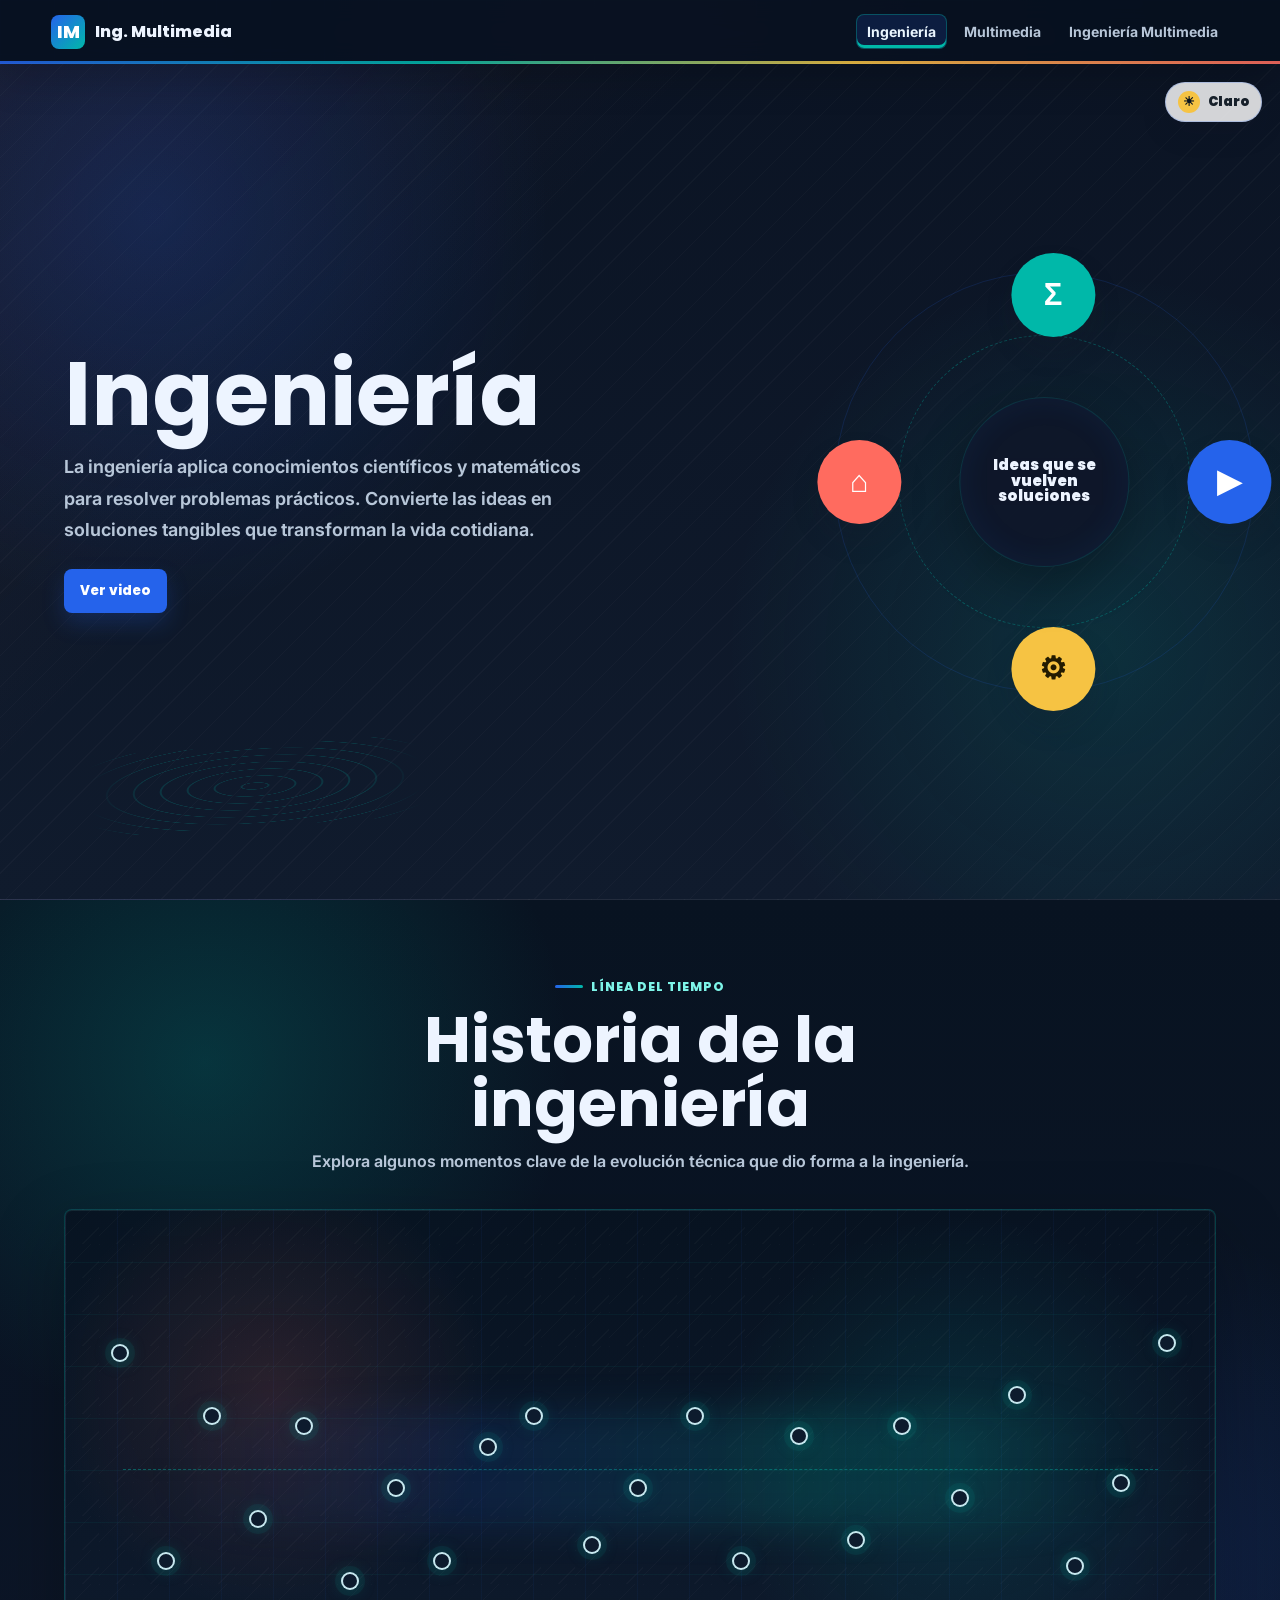
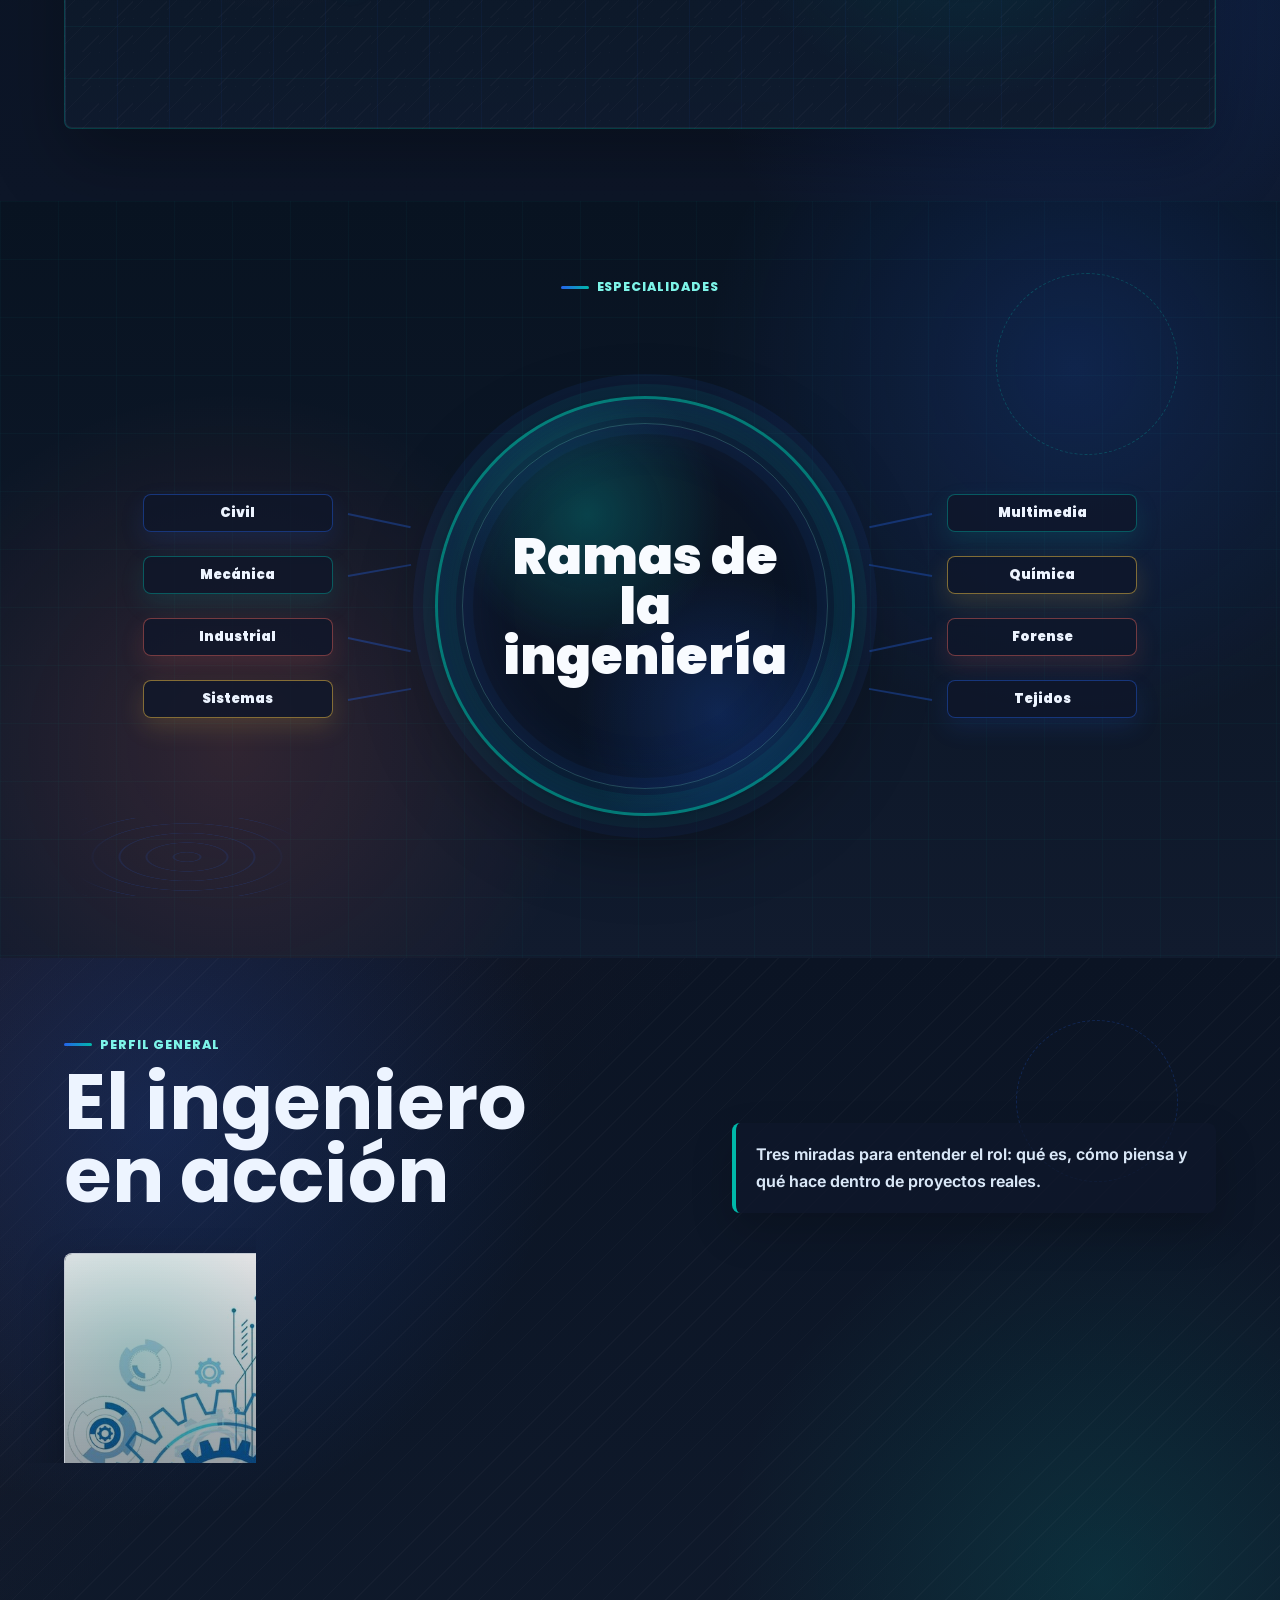
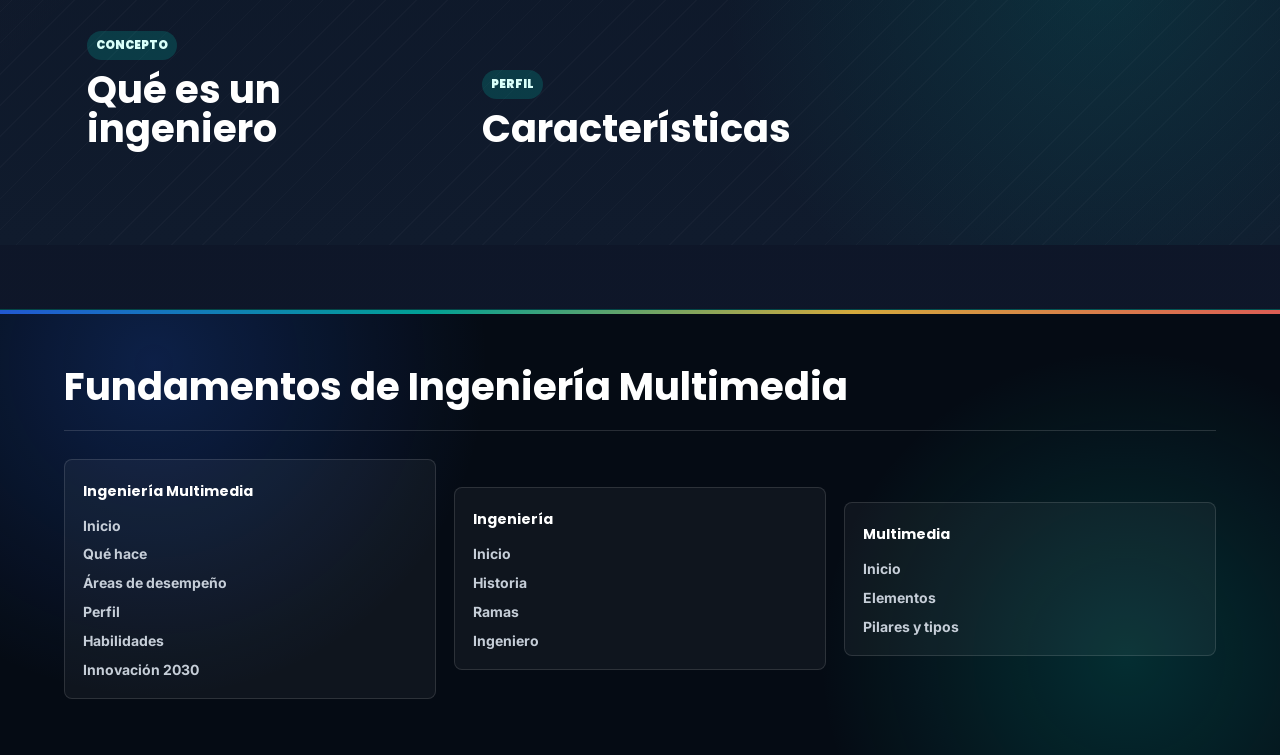
==== commit 11036fd3: "Optimizar carga de paginas" ====
--- a/ingenieria.html
+++ b/ingenieria.html
@@ -95,7 +95,7 @@
 
         <article class="history-detail" id="historyDetail" aria-live="polite">
           <button class="history-close" type="button" aria-label="Cerrar información" title="Cerrar información">X</button>
-          <img src="assets/img/ingenieria/PALEOLITICO.jpg" alt="Paleolítico">
+          <img src="assets/img/ingenieria/PALEOLITICO.jpg" alt="Paleolítico" loading="lazy" decoding="async">
           <div>
             <span class="mini-label">2,5 millones a.C.</span>
             <h3>Paleolítico</h3>
@@ -154,7 +154,7 @@
         <article class="engineer-flip-card" tabindex="0">
           <div class="engineer-flip-inner">
             <div class="engineer-card-face engineer-card-front">
-              <img src="assets/img/ingenieria/que-es-un-ingeniero.jpg" alt="Qué es un ingeniero">
+              <img src="assets/img/ingenieria/que-es-un-ingeniero.jpg" alt="Qué es un ingeniero" loading="lazy" decoding="async">
               <div class="engineer-front-copy">
                 <span>Concepto</span>
                 <h3>Qué es un ingeniero</h3>
@@ -170,7 +170,7 @@
         <article class="engineer-flip-card" tabindex="0">
           <div class="engineer-flip-inner">
             <div class="engineer-card-face engineer-card-front">
-              <img src="assets/img/ingenieria/perfil-de-un-ingeniero.jpg" alt="Características del ingeniero">
+              <img src="assets/img/ingenieria/perfil-de-un-ingeniero.jpg" alt="Características del ingeniero" loading="lazy" decoding="async">
               <div class="engineer-front-copy">
                 <span>Perfil</span>
                 <h3>Características</h3>
@@ -186,7 +186,7 @@
         <article class="engineer-flip-card" tabindex="0">
           <div class="engineer-flip-inner">
             <div class="engineer-card-face engineer-card-front">
-              <img src="assets/img/ingenieria/funciones-de-un-ingeniero.jpg" alt="Funciones principales del ingeniero">
+              <img src="assets/img/ingenieria/funciones-de-un-ingeniero.jpg" alt="Funciones principales del ingeniero" loading="lazy" decoding="async">
               <div class="engineer-front-copy">
                 <span>Acción</span>
                 <h3>Funciones principales</h3>
@@ -249,7 +249,7 @@
         <button class="close" type="button" id="closeVideo" aria-label="Cerrar" title="Cerrar video">X</button>
         <h2 id="videoTitle">Video de ingeniería</h2>
       </div>
-      <video id="introVideo" controls>
+      <video id="introVideo" controls preload="none">
         <source src="assets/video/ingenieria/Que-es-la-ingenieria.mp4" type="video/mp4">
         Tu navegador no puede reproducir este video.
       </video>
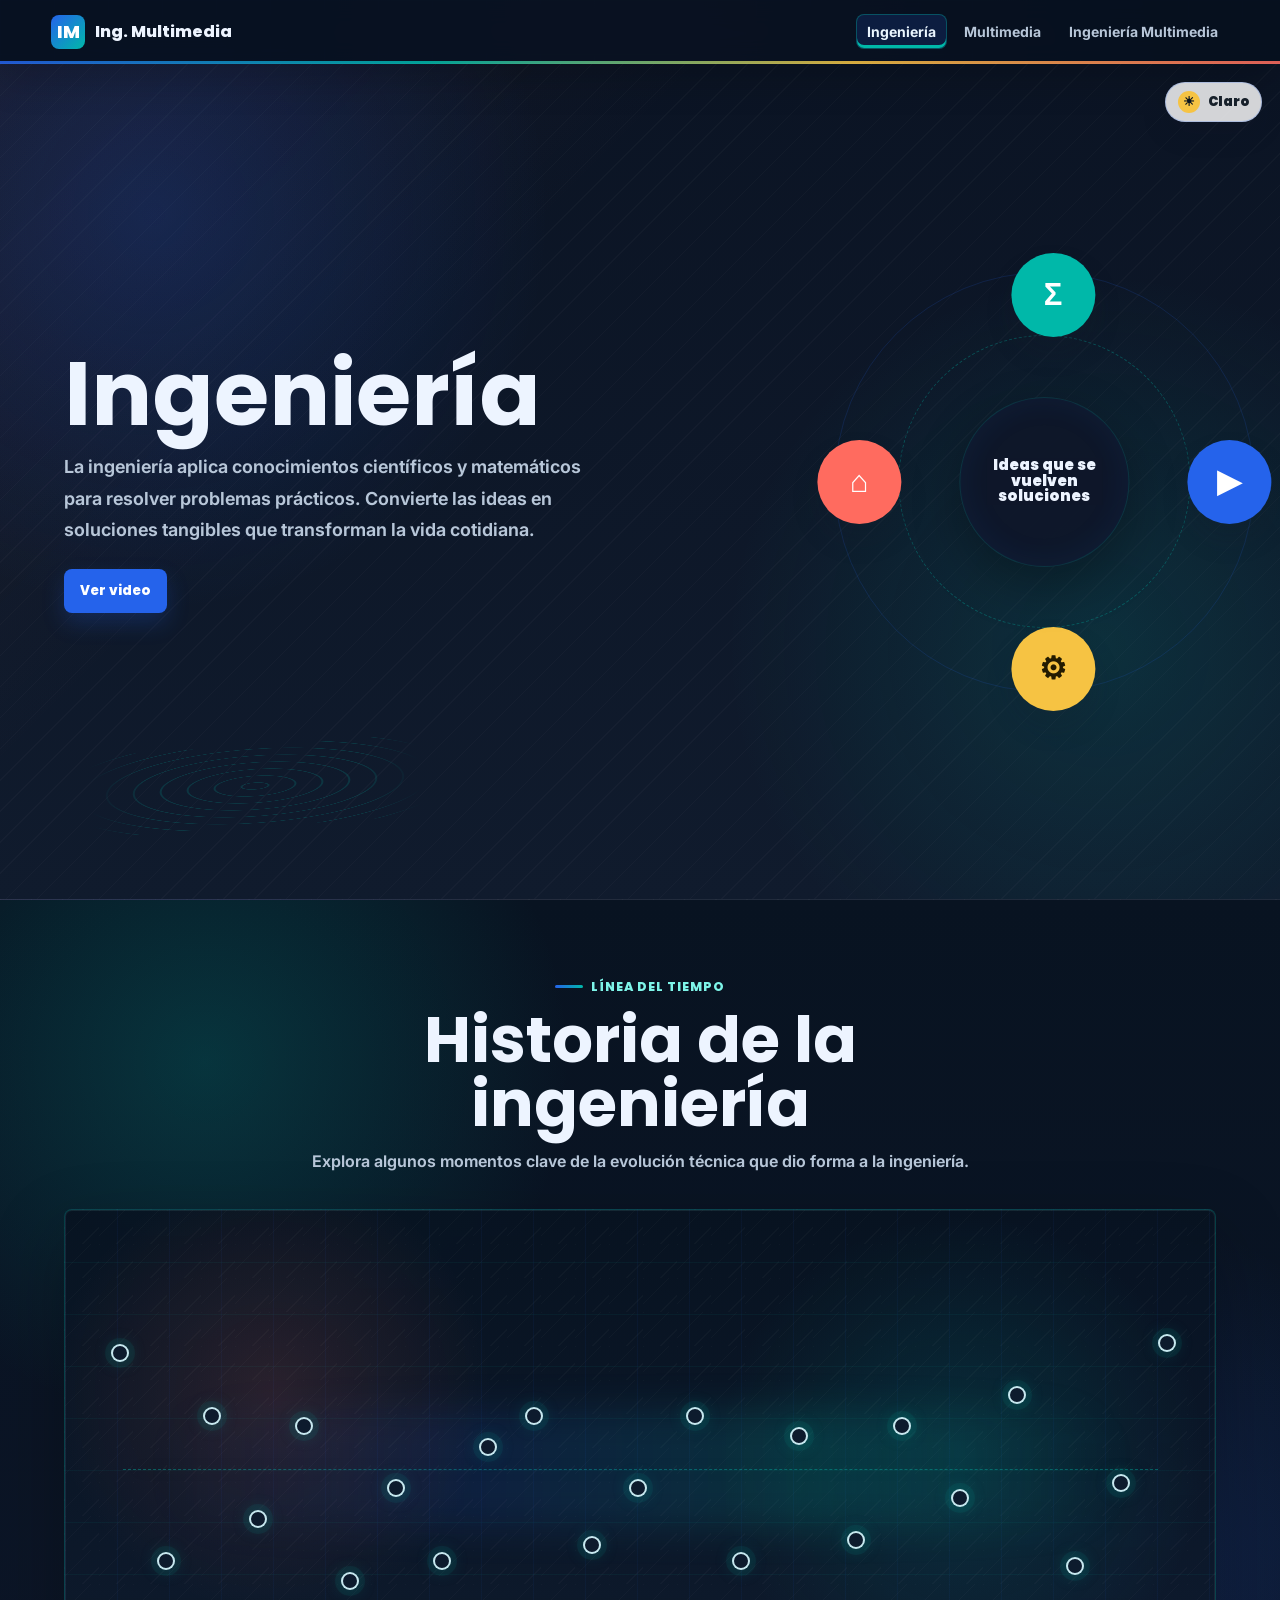
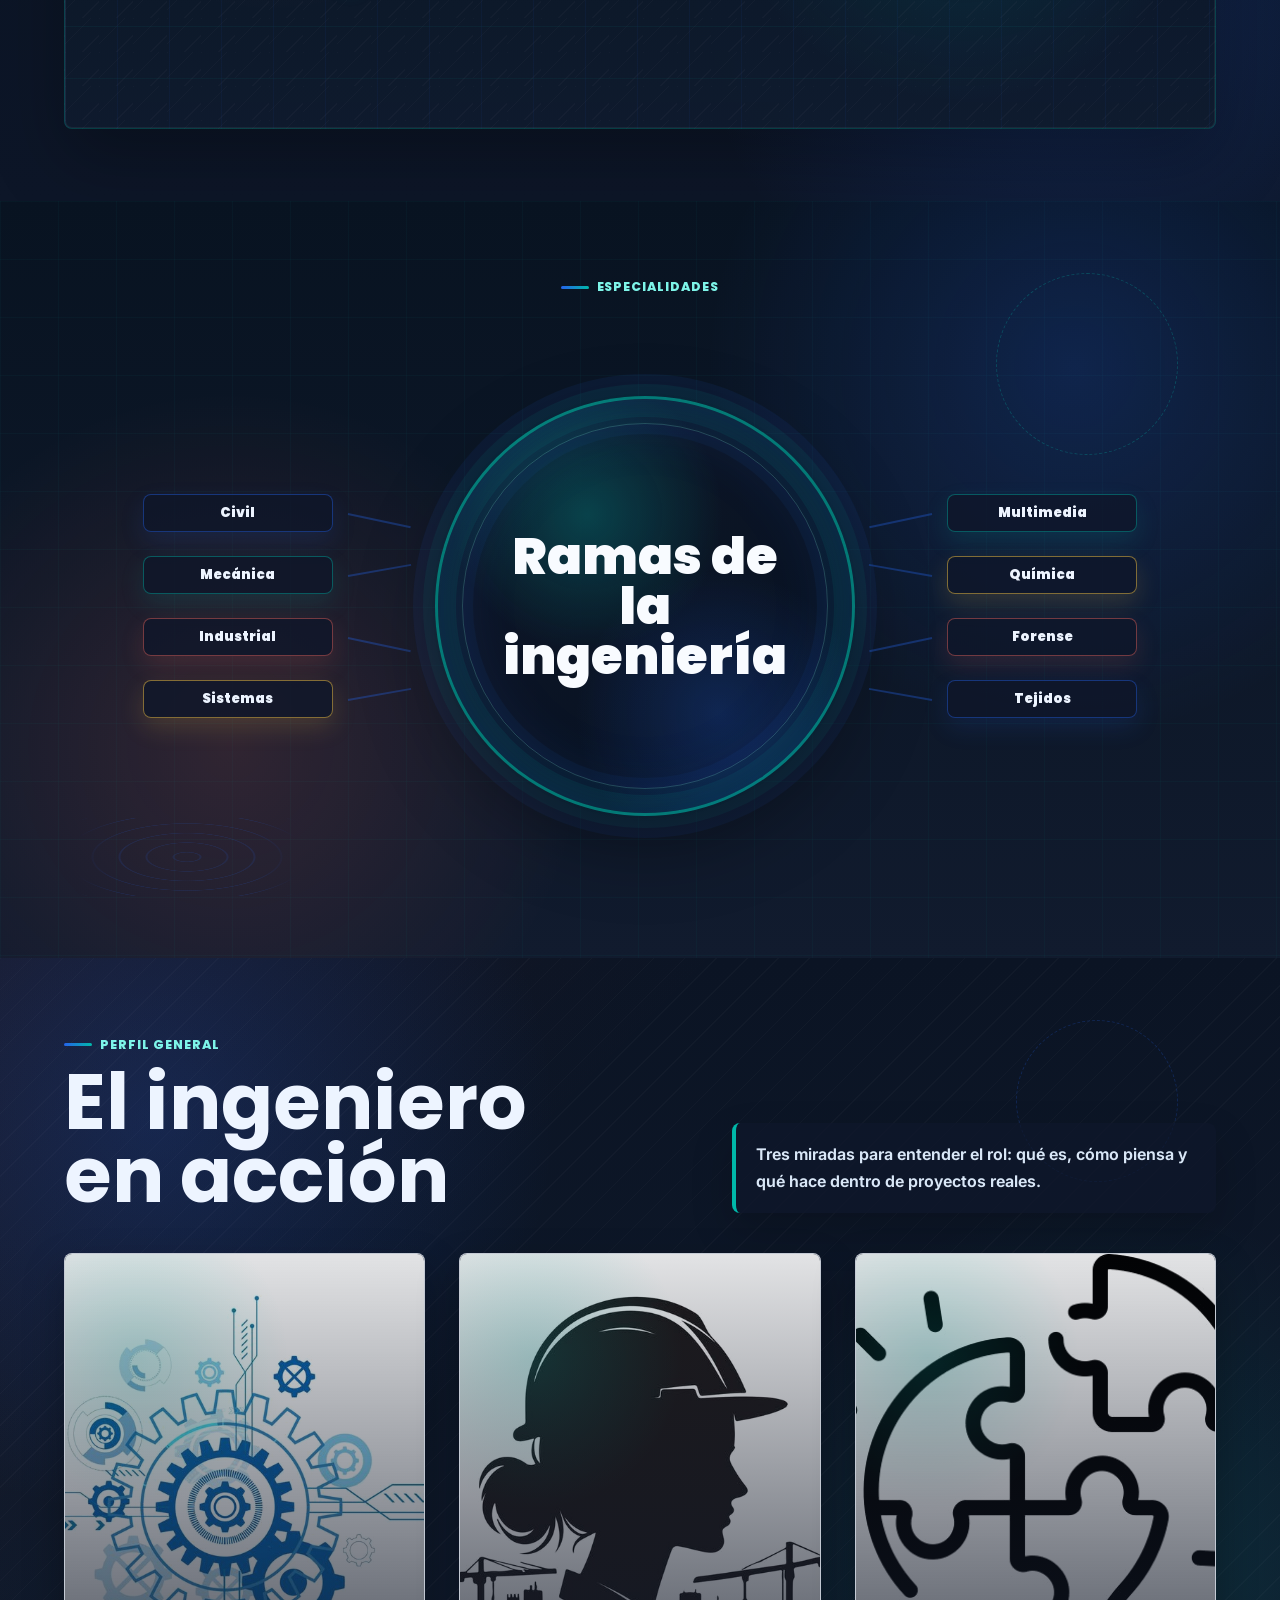
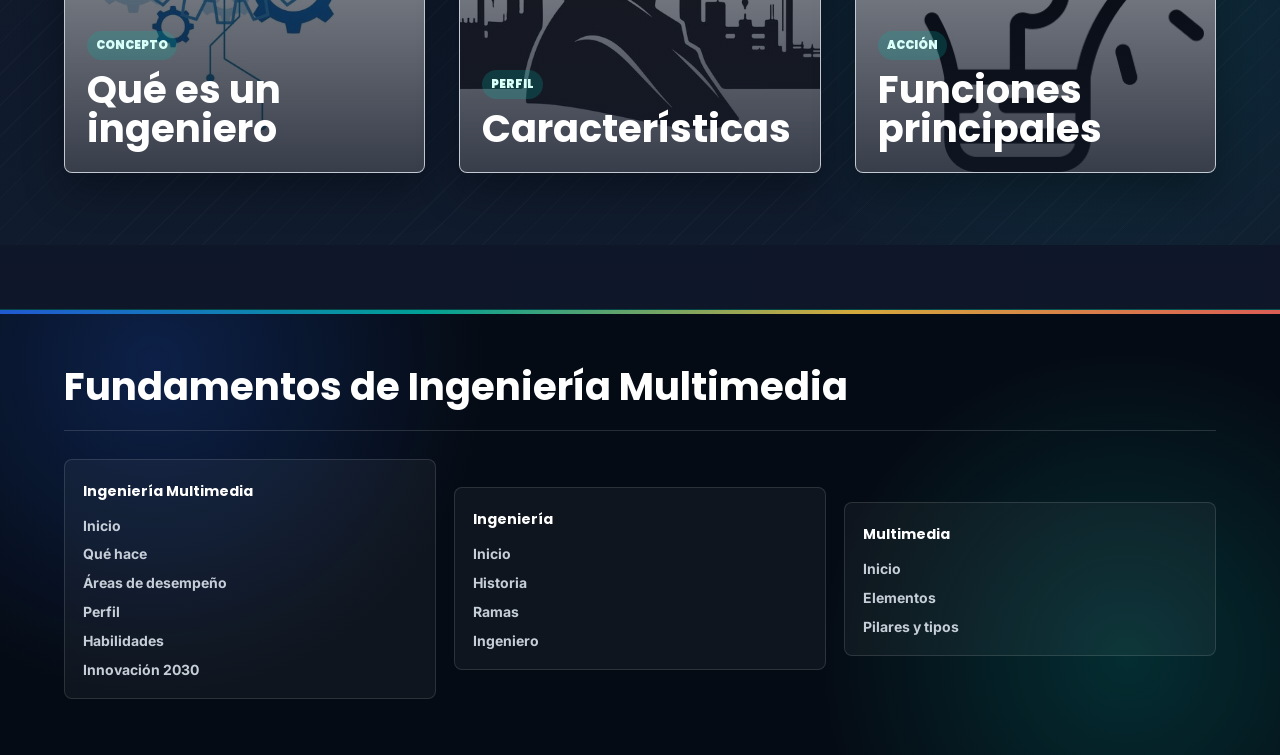
==== commit 6de69eb7: "Ajustar interacciones multimedia" ====
--- a/ingenieria.html
+++ b/ingenieria.html
@@ -4,6 +4,7 @@
   <meta charset="utf-8">
   <meta name="viewport" content="width=device-width, initial-scale=1">
   <title>Ingeniería</title>
+  <link rel="icon" type="image/svg+xml" href="assets/img/ui/favicon.svg">
   <!-- Fuentes principales del sitio: Poppins para títulos e Inter para lectura. -->
   <link rel="preconnect" href="https://fonts.googleapis.com">
   <link rel="preconnect" href="https://fonts.gstatic.com" crossorigin>
--- a/css/styles.css
+++ b/css/styles.css
@@ -1661,6 +1661,7 @@
       color: var(--ink);
       text-align: center;
       background: transparent;
+      cursor: pointer;
       animation: elementFloat 4.8s ease-in-out infinite;
       transition: translate 0.25s ease, scale 0.25s ease, box-shadow 0.25s ease;
     }
@@ -1691,13 +1692,22 @@
       pointer-events: none;
     }
 
-    .media-element-card:hover {
+    .media-element-card:hover,
+    .media-element-card.active {
       z-index: 2;
       scale: 1.08;
     }
 
-    .media-element-card:hover::after {
+    .media-element-card:hover::after,
+    .media-element-card.active::after {
       opacity: 1;
+    }
+
+    .media-element-card.active .media-element-icon {
+      animation: mediaIconPop 0.62s ease both;
+      box-shadow:
+        0 22px 46px rgba(17, 24, 39, 0.22),
+        0 0 0 10px rgba(0, 184, 169, 0.1);
     }
 
     .media-element-icon {
@@ -1732,6 +1742,80 @@
       box-shadow: 0 12px 26px rgba(17, 24, 39, 0.08);
     }
 
+    .media-element-detail {
+      position: absolute;
+      left: 50%;
+      bottom: 28px;
+      z-index: 3;
+      width: min(520px, calc(100% - 32px));
+      min-height: 0;
+      max-height: 0;
+      padding: 0 22px;
+      border: 1px solid transparent;
+      border-radius: 8px;
+      color: rgba(241, 245, 249, 0.92);
+      background:
+        linear-gradient(135deg, rgba(37, 99, 235, 0.16), transparent 44%),
+        rgba(7, 20, 33, 0.94);
+      box-shadow: 0 26px 60px rgba(0, 0, 0, 0.24);
+      opacity: 0;
+      transform: translateX(-50%) translateY(12px);
+      overflow: hidden;
+      pointer-events: none;
+      transition:
+        opacity 0.22s ease,
+        transform 0.22s ease,
+        max-height 0.22s ease,
+        padding 0.22s ease,
+        border-color 0.22s ease;
+    }
+
+    .media-element-detail.show {
+      min-height: 104px;
+      max-height: 180px;
+      padding: 18px 22px;
+      border-color: rgba(0, 184, 169, 0.34);
+      opacity: 1;
+      transform: translateX(-50%) translateY(0);
+    }
+
+    .media-element-detail::before {
+      content: "";
+      position: absolute;
+      inset: 0;
+      opacity: 0.32;
+      background:
+        linear-gradient(rgba(0, 184, 169, 0.18) 1px, transparent 1px),
+        linear-gradient(90deg, rgba(0, 184, 169, 0.18) 1px, transparent 1px);
+      background-size: 24px 24px;
+      pointer-events: none;
+    }
+
+    .media-element-detail strong,
+    .media-element-detail p {
+      position: relative;
+      z-index: 1;
+    }
+
+    .media-element-detail strong {
+      display: block;
+      margin-bottom: 8px;
+      color: white;
+      font-family: "Poppins", "Segoe UI", Arial, sans-serif;
+      font-size: 1.04rem;
+      font-weight: 800;
+    }
+
+    .media-element-detail p {
+      margin: 0;
+      line-height: 1.55;
+      font-weight: 700;
+    }
+
+    .media-element-detail.updating {
+      animation: detailReveal 0.42s ease both;
+    }
+
     .text-element {
       left: 5%;
       top: 120px;
@@ -1878,6 +1962,12 @@
       background: rgba(255, 255, 255, 0.72);
       box-shadow: 0 16px 34px rgba(17, 24, 39, 0.08);
       animation: branchFloat 4.6s ease-in-out infinite;
+      transition: transform 0.25s ease, box-shadow 0.25s ease;
+    }
+
+    .pillar-list li:hover {
+      transform: translateY(-8px);
+      box-shadow: 0 26px 58px rgba(37, 99, 235, 0.16);
     }
 
     .pillar-list li:nth-child(even) {
@@ -3789,6 +3879,22 @@
       50% { translate: 0 -14px; }
     }
 
+    @keyframes mediaIconPop {
+      0% { transform: scale(1) rotate(0deg); }
+      45% { transform: scale(1.16) rotate(-5deg); }
+      100% { transform: scale(1) rotate(0deg); }
+    }
+
+    @keyframes detailReveal {
+      0% { opacity: 0; transform: translateX(-50%) translateY(12px); }
+      100% { opacity: 1; transform: translateX(-50%) translateY(0); }
+    }
+
+    @keyframes detailMobileReveal {
+      0% { opacity: 0; transform: translateY(10px); }
+      100% { opacity: 1; transform: translateY(0); }
+    }
+
     @keyframes historyFloat {
       0%, 100% { translate: 0 0; }
       50% { translate: 0 -8px; }
@@ -4055,6 +4161,23 @@
         right: auto;
         top: auto;
         width: auto;
+      }
+
+      .media-element-detail {
+        position: relative;
+        left: auto;
+        bottom: auto;
+        grid-column: 1 / -1;
+        width: 100%;
+        transform: translateY(10px);
+      }
+
+      .media-element-detail.show {
+        transform: translateY(0);
+      }
+
+      .media-element-detail.updating {
+        animation: detailMobileReveal 0.42s ease both;
       }
 
       .pillars-types-shell {
@@ -5020,6 +5143,22 @@
       box-shadow: inset 0 -3px 0 var(--blue);
     }
 
+    body.light-mode .section-kicker {
+      padding: 7px 12px;
+      border: 1px solid rgba(0, 184, 169, 0.28);
+      border-radius: 999px;
+      color: #075e57;
+      background:
+        linear-gradient(135deg, rgba(255, 255, 255, 0.92), rgba(232, 251, 248, 0.86)),
+        rgba(255, 255, 255, 0.9);
+      box-shadow: 0 12px 26px rgba(17, 24, 39, 0.08);
+    }
+
+    body.light-mode .section-kicker::before {
+      background: linear-gradient(90deg, var(--blue), var(--teal));
+      box-shadow: 0 0 0 3px rgba(0, 184, 169, 0.1);
+    }
+
     body.light-mode .theme-toggle {
       color: #edf4ff;
       border-color: rgba(15, 23, 42, 0.16);
